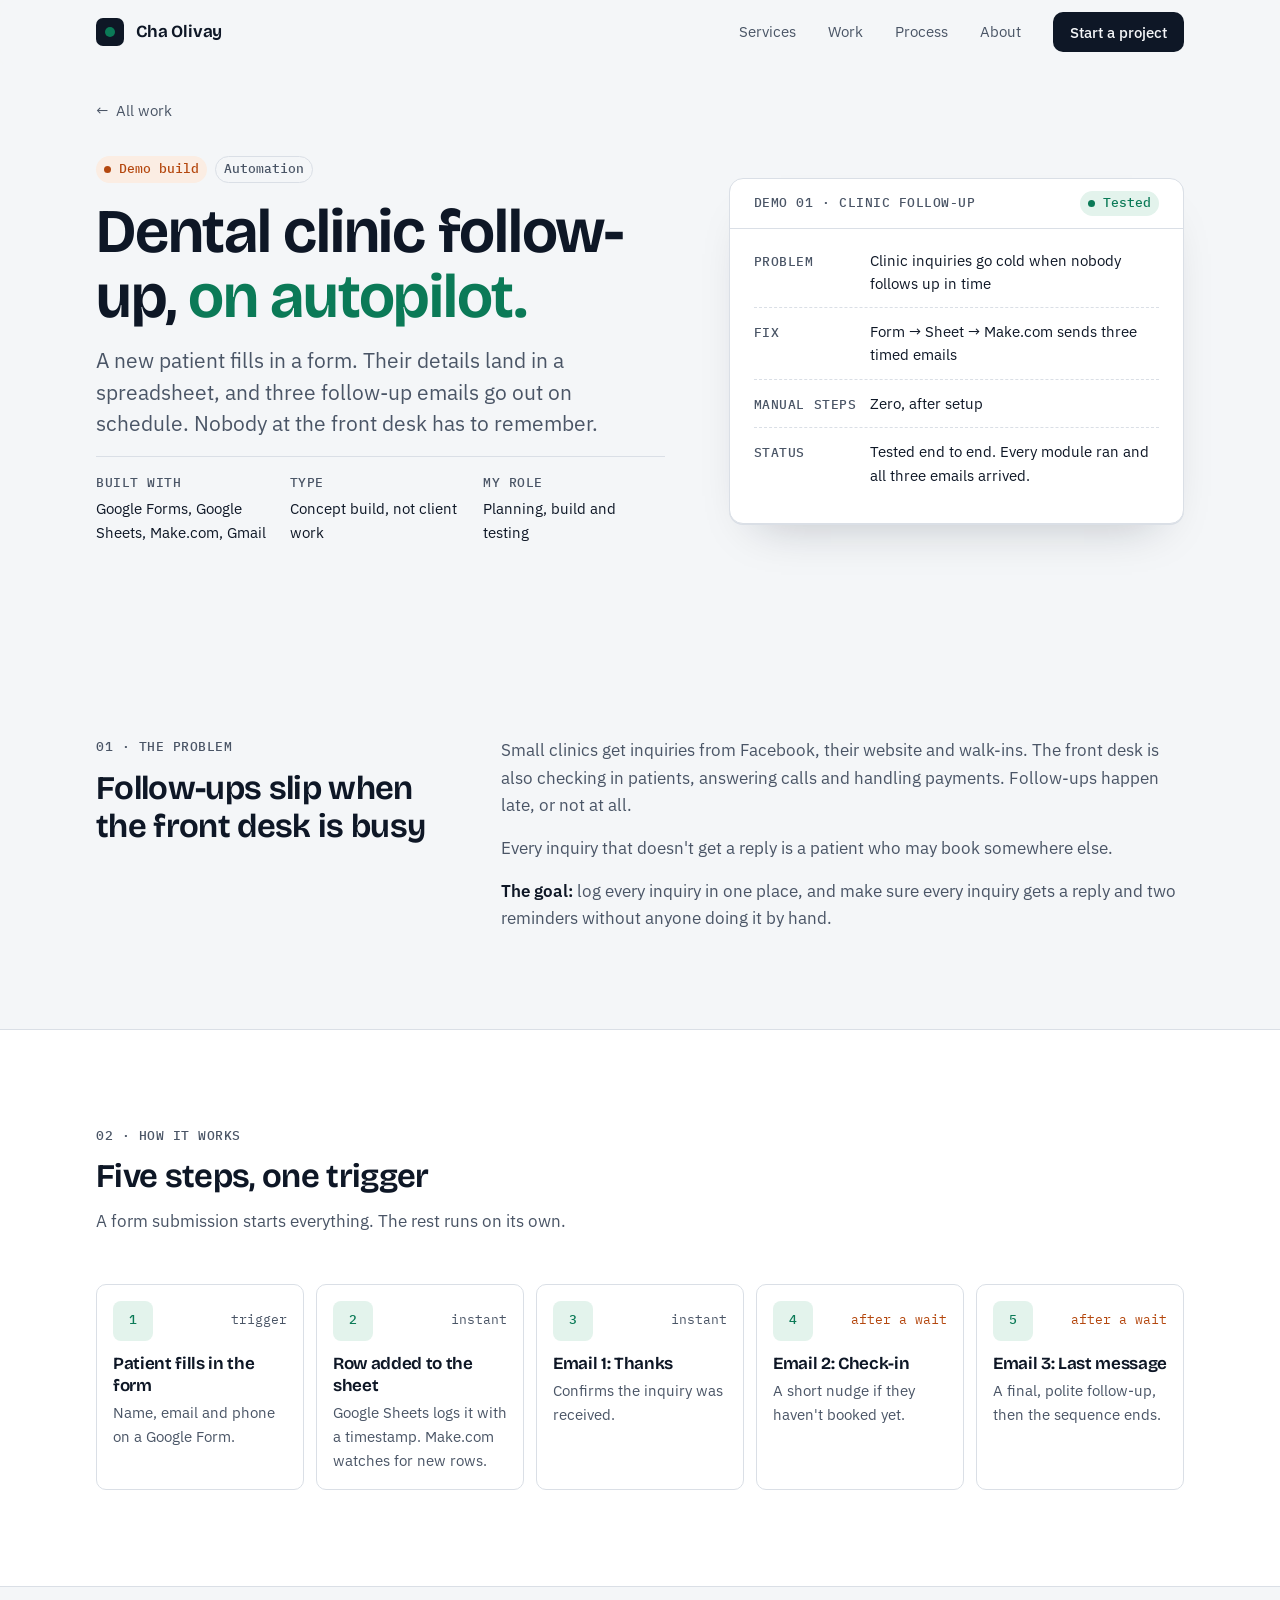
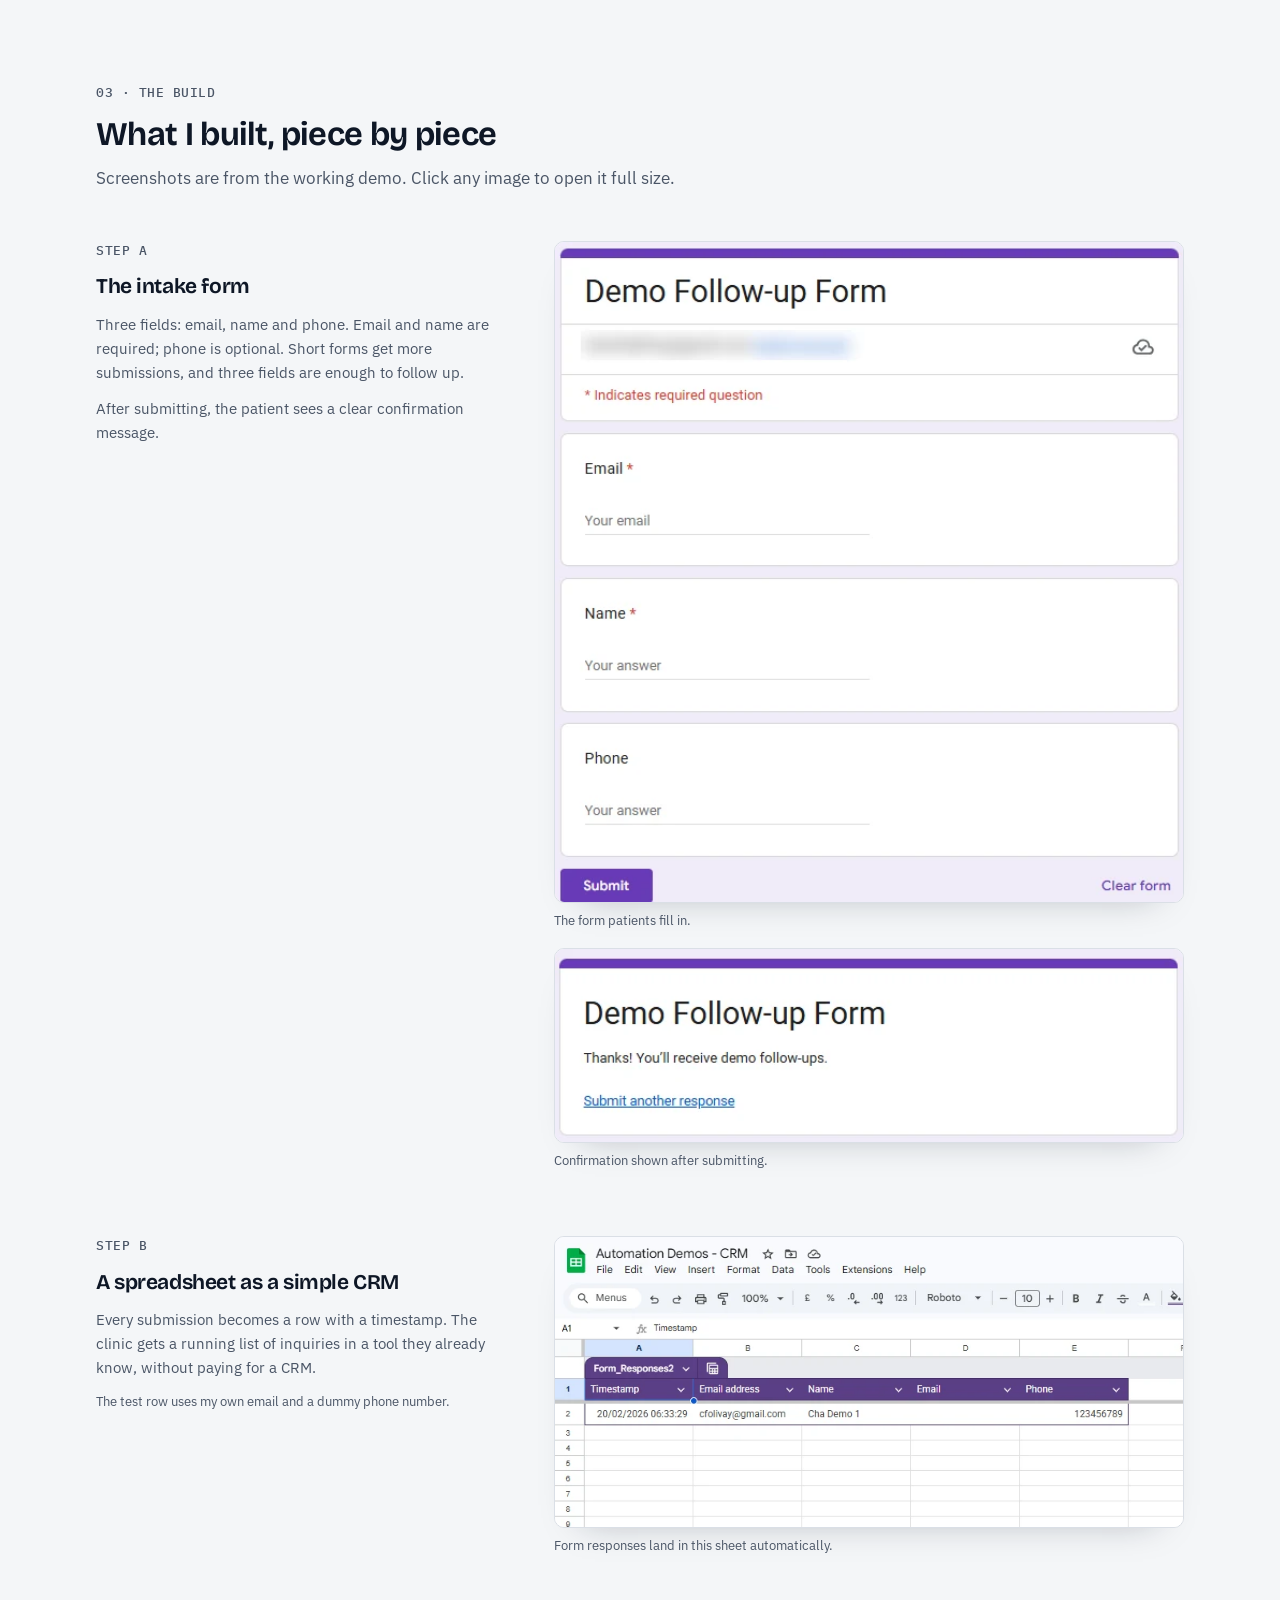
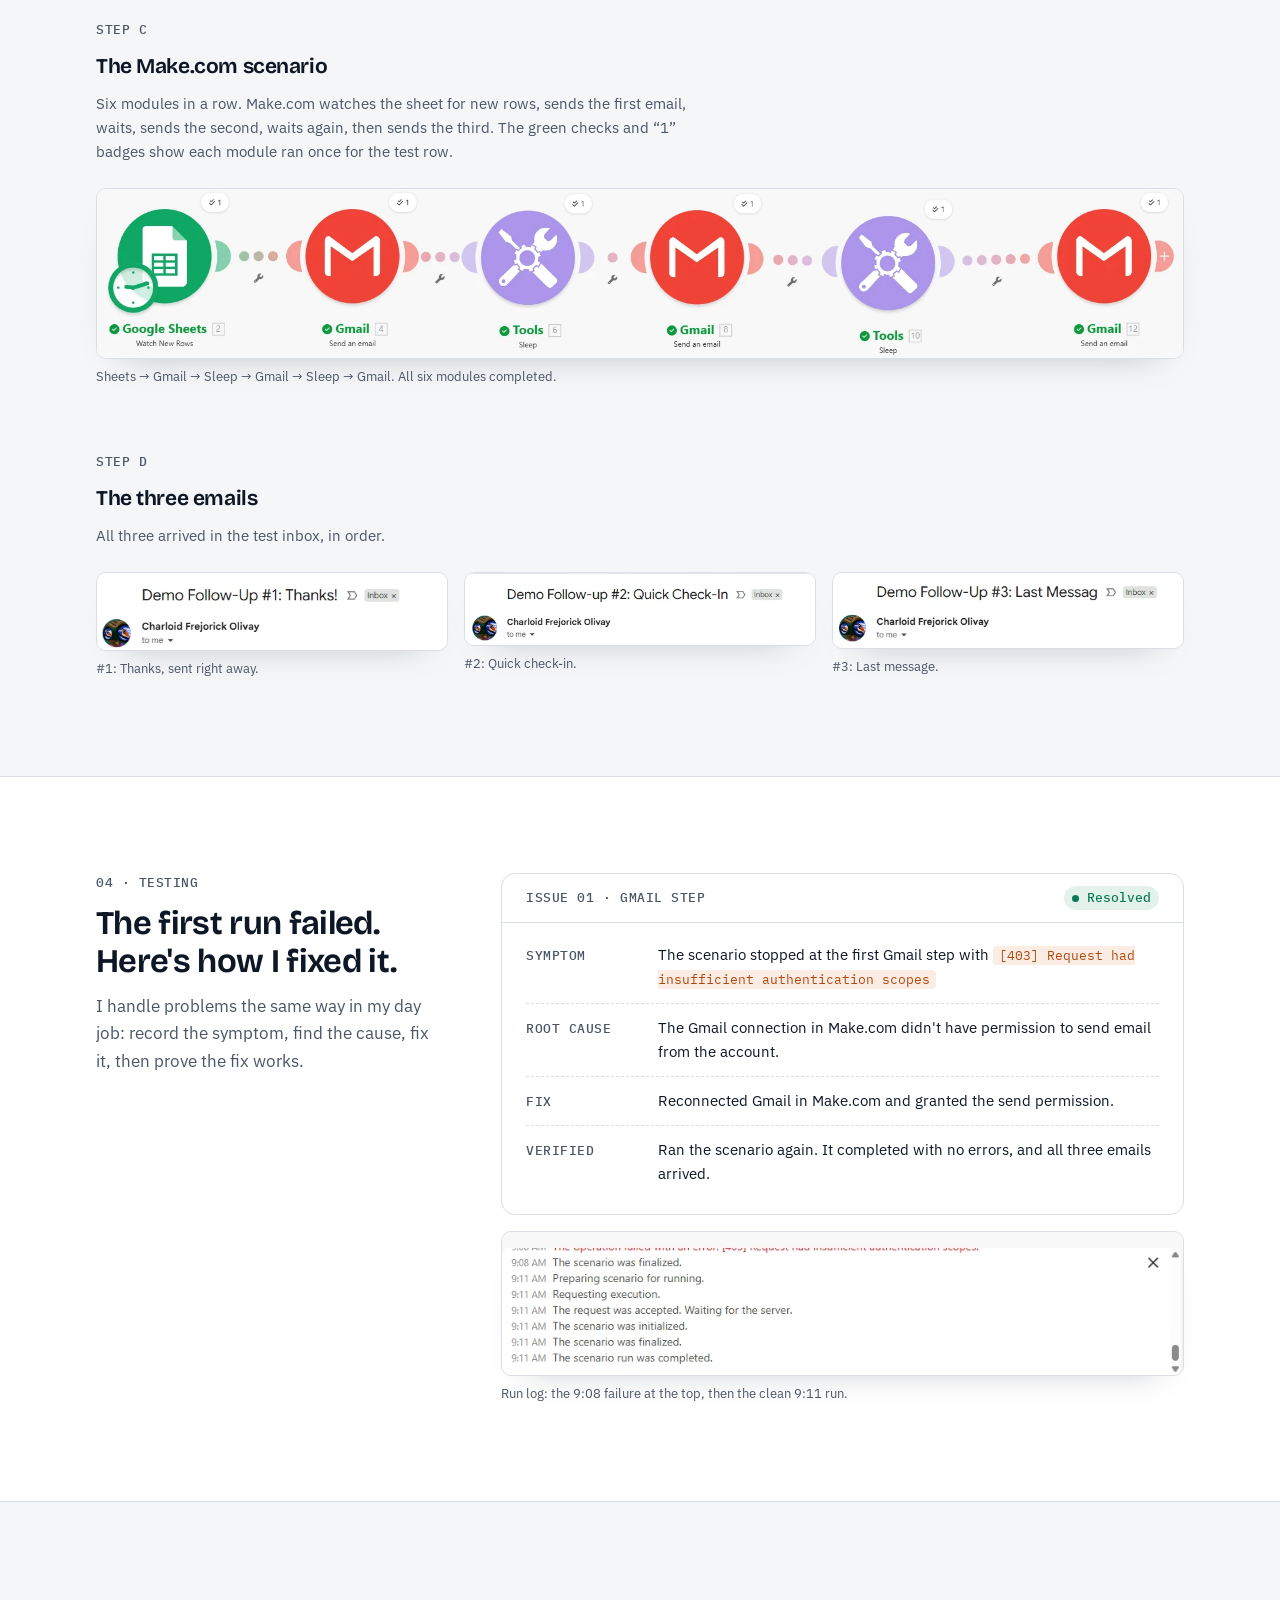
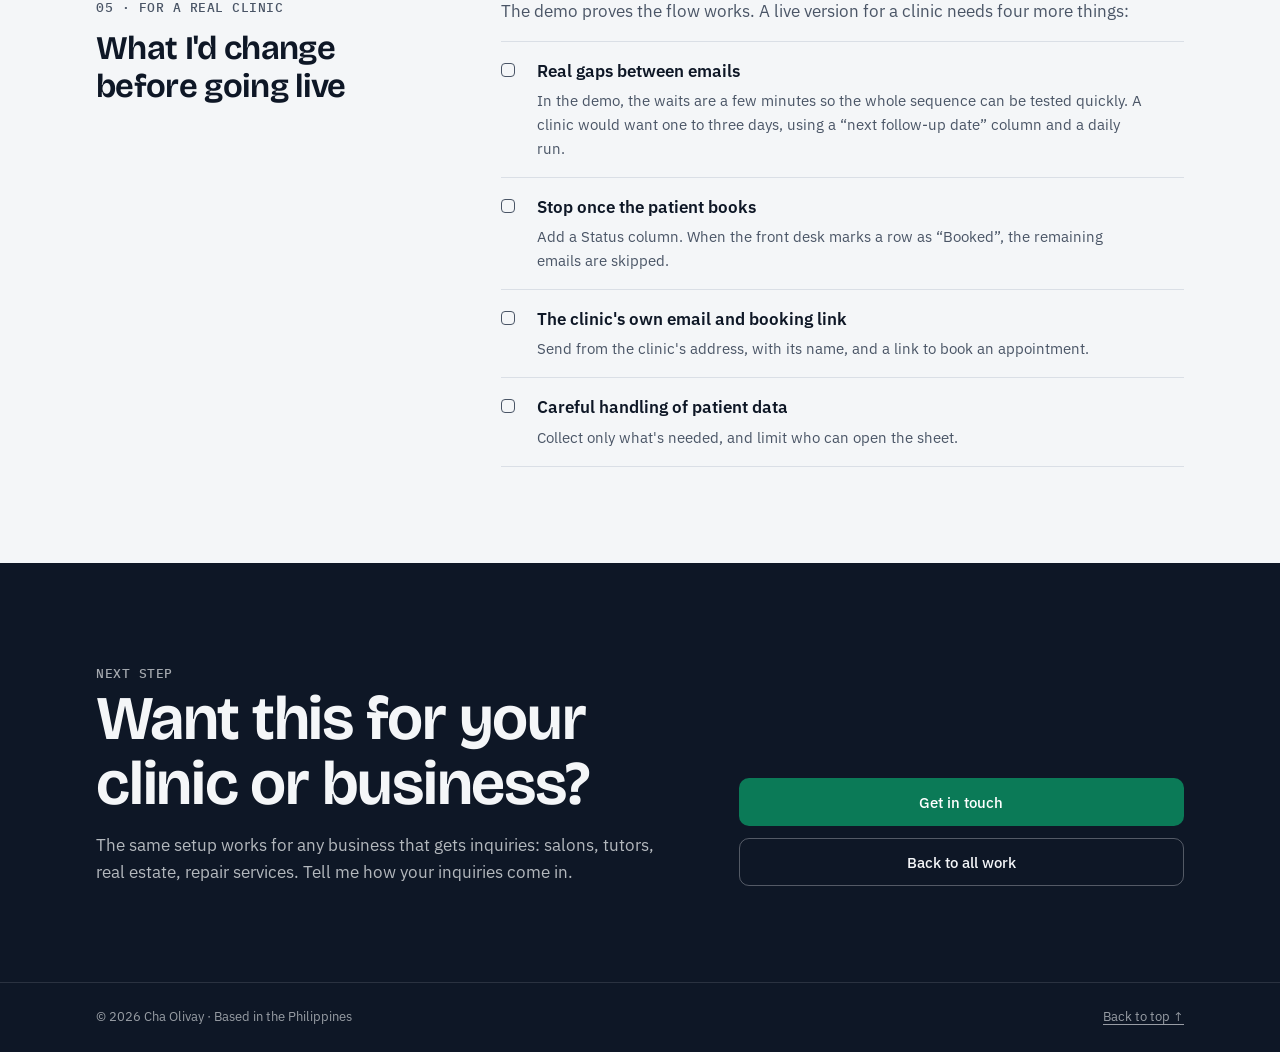
==== dental.html @ 1ecbb74f "Add dental clinic follow-up case study; share CSS/JS across pages - dental.html: problem, flow, buil" ====
<!doctype html>
<html lang="en">
<head>
  <meta charset="utf-8">
  <meta name="viewport" content="width=device-width, initial-scale=1">
  <title>Dental Clinic Follow-up Automation — Cha Olivay</title>
  <meta name="description" content="Demo build: a Google Form, Google Sheets and Make.com system that logs new patient inquiries and sends three timed follow-up emails automatically.">
  <meta property="og:title" content="Dental Clinic Follow-up Automation — Cha Olivay">
  <meta property="og:description" content="New patient inquiries get logged and followed up three times, with no manual steps.">
  <meta property="og:type" content="article">
  <link rel="icon" href="data:image/svg+xml,%3Csvg xmlns='http://www.w3.org/2000/svg' viewBox='0 0 32 32'%3E%3Crect width='32' height='32' rx='7' fill='%230E1726'/%3E%3Ccircle cx='16' cy='16' r='6' fill='%2316A374'/%3E%3C/svg%3E">
  <link rel="preconnect" href="https://fonts.googleapis.com">
  <link rel="preconnect" href="https://fonts.gstatic.com" crossorigin>
  <link href="https://fonts.googleapis.com/css2?family=Bricolage+Grotesque:opsz,wght@12..96,500;12..96,650&family=IBM+Plex+Mono:wght@400;500&family=IBM+Plex+Sans:ital,wght@0,400;0,500;0,600;1,400&display=swap" rel="stylesheet">
  <link rel="stylesheet" href="assets/css/site.css">
</head>

<body>
  <a class="skip" href="#main">Skip to content</a>

  <!-- ============================== HEADER ============================== -->
  <header class="site-header" id="top">
    <div class="wrap">
      <a class="brand" href="index.html" aria-label="Cha Olivay, home">
        <span class="brand-mark" aria-hidden="true"></span>
        Cha Olivay
      </a>

      <button class="nav-toggle" type="button" aria-expanded="false" aria-controls="site-nav" aria-label="Open menu">
        <svg viewBox="0 0 24 24" fill="none" stroke="currentColor" stroke-width="2" stroke-linecap="round" aria-hidden="true">
          <path d="M4 7h16M4 12h16M4 17h16"/>
        </svg>
      </button>

      <nav class="site-nav" id="site-nav" aria-label="Main">
        <ul>
          <li><a href="index.html#services">Services</a></li>
          <li><a href="index.html#work">Work</a></li>
          <li><a href="index.html#process">Process</a></li>
          <li><a href="index.html#about">About</a></li>
          <li class="nav-cta"><a class="btn btn--primary" href="index.html#contact">Start a project</a></li>
        </ul>
      </nav>
    </div>
  </header>

  <main id="main">

    <!-- ============================== HERO ============================== -->
    <section class="hero cs-hero" aria-labelledby="cs-title">
      <div class="wrap">
        <a class="crumb" href="index.html#work"><span aria-hidden="true">←</span> All work</a>
      </div>
      <div class="wrap hero-grid" style="margin-top: var(--s-6)">
        <div class="hero-copy">
          <div class="case-meta">
            <span class="tag tag--open">Demo build</span>
            <span class="tag tag--muted">Automation</span>
          </div>
          <h1 id="cs-title">Dental clinic follow-up, <em>on autopilot.</em></h1>
          <p class="hero-lede">
            A new patient fills in a form. Their details land in a spreadsheet, and three
            follow-up emails go out on schedule. Nobody at the front desk has to remember.
          </p>
          <dl class="cs-meta">
            <div>
              <dt class="label">Built with</dt>
              <dd>Google Forms, Google Sheets, Make.com, Gmail</dd>
            </div>
            <div>
              <dt class="label">Type</dt>
              <dd>Concept build, not client work</dd>
            </div>
            <div>
              <dt class="label">My role</dt>
              <dd>Planning, build and testing</dd>
            </div>
          </dl>
        </div>

        <article class="casefile reveal" aria-label="Case summary">
          <div class="casefile-top">
            <span class="label">Demo 01 · Clinic follow-up</span>
            <span class="tag">Tested</span>
          </div>
          <dl>
            <div class="row">
              <dt class="label">Problem</dt>
              <dd>Clinic inquiries go cold when nobody follows up in time</dd>
            </div>
            <div class="row">
              <dt class="label">Fix</dt>
              <dd>Form → Sheet → Make.com sends three timed emails</dd>
            </div>
            <div class="row">
              <dt class="label">Manual steps</dt>
              <dd>Zero, after setup</dd>
            </div>
            <div class="row">
              <dt class="label">Status</dt>
              <dd>Tested end to end. Every module ran and all three emails arrived.</dd>
            </div>
          </dl>
        </article>
      </div>
    </section>

    <!-- ============================== PROBLEM ============================== -->
    <section aria-labelledby="problem-title">
      <div class="wrap cs-block reveal">
        <header class="cs-block-head">
          <span class="label">01 · The problem</span>
          <h2 id="problem-title">Follow-ups slip when the front desk is busy</h2>
        </header>
        <div class="cs-block-body">
          <p>
            Small clinics get inquiries from Facebook, their website and walk-ins.
            The front desk is also checking in patients, answering calls and handling payments.
            Follow-ups happen late, or not at all.
          </p>
          <p>
            Every inquiry that doesn't get a reply is a patient who may book somewhere else.
          </p>
          <p>
            <strong>The goal:</strong> log every inquiry in one place, and make sure every inquiry
            gets a reply and two reminders without anyone doing it by hand.
          </p>
        </div>
      </div>
    </section>

    <!-- ============================== FLOW ============================== -->
    <section class="work" aria-labelledby="flow-title">
      <div class="wrap">
        <header class="section-head reveal">
          <span class="label">02 · How it works</span>
          <h2 id="flow-title">Five steps, one trigger</h2>
          <p>A form submission starts everything. The rest runs on its own.</p>
        </header>

        <ol class="flow reveal" aria-label="Automation flow">
          <li class="flow-node">
            <div class="flow-node-top"><span class="num">1</span><span class="when">trigger</span></div>
            <div><h3>Patient fills in the form</h3><p>Name, email and phone on a Google Form.</p></div>
          </li>
          <li class="flow-link" aria-hidden="true">instant</li>
          <li class="flow-node">
            <div class="flow-node-top"><span class="num">2</span><span class="when">instant</span></div>
            <div><h3>Row added to the sheet</h3><p>Google Sheets logs it with a timestamp. Make.com watches for new rows.</p></div>
          </li>
          <li class="flow-link" aria-hidden="true">instant</li>
          <li class="flow-node">
            <div class="flow-node-top"><span class="num">3</span><span class="when">instant</span></div>
            <div><h3>Email 1: Thanks</h3><p>Confirms the inquiry was received.</p></div>
          </li>
          <li class="flow-link flow-link--wait" aria-hidden="true">wait</li>
          <li class="flow-node">
            <div class="flow-node-top"><span class="num">4</span><span class="when when--wait">after a wait</span></div>
            <div><h3>Email 2: Check-in</h3><p>A short nudge if they haven't booked yet.</p></div>
          </li>
          <li class="flow-link flow-link--wait" aria-hidden="true">wait</li>
          <li class="flow-node">
            <div class="flow-node-top"><span class="num">5</span><span class="when when--wait">after a wait</span></div>
            <div><h3>Email 3: Last message</h3><p>A final, polite follow-up, then the sequence ends.</p></div>
          </li>
        </ol>
      </div>
    </section>

    <!-- ============================== BUILD ============================== -->
    <section aria-labelledby="build-title">
      <div class="wrap">
        <header class="section-head reveal">
          <span class="label">03 · The build</span>
          <h2 id="build-title">What I built, piece by piece</h2>
          <p>Screenshots are from the working demo. Click any image to open it full size.</p>
        </header>

        <ol class="build-steps">
          <!-- Step A: Form -->
          <li class="build-step reveal">
            <div class="build-step-copy">
              <span class="label">Step A</span>
              <h3>The intake form</h3>
              <p>
                Three fields: email, name and phone. Email and name are required; phone is optional.
                Short forms get more submissions, and three fields are enough to follow up.
              </p>
              <p>After submitting, the patient sees a clear confirmation message.</p>
            </div>
            <div class="shot-stack">
              <figure class="shot">
                <a class="shot-frame" href="assets/img/dental/form.webp" target="_blank" rel="noopener">
                  <img src="assets/img/dental/form.webp" width="585" height="615" loading="lazy"
                       alt="Google Form titled Demo Follow-up Form with Email, Name and Phone fields and a Submit button">
                </a>
                <figcaption>The form patients fill in.</figcaption>
              </figure>
              <figure class="shot">
                <a class="shot-frame" href="assets/img/dental/form-done.webp" target="_blank" rel="noopener">
                  <img src="assets/img/dental/form-done.webp" width="585" height="180" loading="lazy"
                       alt="Form confirmation reading: Thanks! You'll receive demo follow-ups.">
                </a>
                <figcaption>Confirmation shown after submitting.</figcaption>
              </figure>
            </div>
          </li>

          <!-- Step B: Sheet -->
          <li class="build-step reveal">
            <div class="build-step-copy">
              <span class="label">Step B</span>
              <h3>A spreadsheet as a simple CRM</h3>
              <p>
                Every submission becomes a row with a timestamp. The clinic gets a running list
                of inquiries in a tool they already know, without paying for a CRM.
              </p>
              <p class="note">The test row uses my own email and a dummy phone number.</p>
            </div>
            <figure class="shot">
              <a class="shot-frame" href="assets/img/dental/sheet.webp" target="_blank" rel="noopener">
                <img src="assets/img/dental/sheet.webp" width="785" height="362" loading="lazy"
                     alt="Google Sheet named Automation Demos - CRM with columns Timestamp, Email address, Name, Email and Phone, holding one test row">
              </a>
              <figcaption>Form responses land in this sheet automatically.</figcaption>
            </figure>
          </li>

          <!-- Step C: Make.com -->
          <li class="build-step build-step--wide reveal">
            <div class="build-step-copy">
              <span class="label">Step C</span>
              <h3>The Make.com scenario</h3>
              <p>
                Six modules in a row. Make.com watches the sheet for new rows, sends the first email,
                waits, sends the second, waits again, then sends the third.
                The green checks and “1” badges show each module ran once for the test row.
              </p>
            </div>
            <figure class="shot">
              <a class="shot-frame shot-scroll" href="assets/img/dental/scenario-run.webp" target="_blank" rel="noopener">
                <img src="assets/img/dental/scenario-run.webp" width="1740" height="270" loading="lazy"
                     alt="Make.com scenario: Google Sheets Watch New Rows, Gmail Send an email, Tools Sleep, Gmail Send an email, Tools Sleep, Gmail Send an email. All six modules show a green check.">
              </a>
              <figcaption>Sheets → Gmail → Sleep → Gmail → Sleep → Gmail. All six modules completed.<span class="swipe-hint"> Swipe sideways to see the full scenario.</span></figcaption>
            </figure>
          </li>

          <!-- Step D: Emails -->
          <li class="build-step build-step--wide reveal">
            <div class="build-step-copy">
              <span class="label">Step D</span>
              <h3>The three emails</h3>
              <p>All three arrived in the test inbox, in order.</p>
            </div>
            <div class="shot-row shot-row--3">
              <figure class="shot">
                <a class="shot-frame" href="assets/img/dental/email-1.webp" target="_blank" rel="noopener">
                  <img src="assets/img/dental/email-1.webp" width="500" height="110" loading="lazy"
                       alt="Inbox email with subject Demo Follow-Up #1: Thanks!">
                </a>
                <figcaption>#1: Thanks, sent right away.</figcaption>
              </figure>
              <figure class="shot">
                <a class="shot-frame" href="assets/img/dental/email-2.webp" target="_blank" rel="noopener">
                  <img src="assets/img/dental/email-2.webp" width="568" height="110" loading="lazy"
                       alt="Inbox email with subject Demo Follow-up #2: Quick Check-In">
                </a>
                <figcaption>#2: Quick check-in.</figcaption>
              </figure>
              <figure class="shot">
                <a class="shot-frame" href="assets/img/dental/email-3.webp" target="_blank" rel="noopener">
                  <img src="assets/img/dental/email-3.webp" width="523" height="110" loading="lazy"
                       alt="Inbox email with subject Demo Follow-Up #3: Last Message">
                </a>
                <figcaption>#3: Last message.</figcaption>
              </figure>
            </div>
          </li>
        </ol>
      </div>
    </section>

    <!-- ============================== TROUBLESHOOTING ============================== -->
    <section class="work" aria-labelledby="fix-title">
      <div class="wrap cs-block">
        <header class="cs-block-head reveal">
          <span class="label">04 · Testing</span>
          <h2 id="fix-title">The first run failed. Here's how I fixed it.</h2>
          <p style="color: var(--ink-soft)">
            I handle problems the same way in my day job:
            record the symptom, find the cause, fix it, then prove the fix works.
          </p>
        </header>

        <div class="cs-block-body reveal">
          <article class="incident" aria-label="Troubleshooting record">
            <div class="incident-top">
              <span class="label">Issue 01 · Gmail step</span>
              <span class="tag">Resolved</span>
            </div>
            <dl>
              <div class="row">
                <dt class="label">Symptom</dt>
                <dd>The scenario stopped at the first Gmail step with
                  <code>[403] Request had insufficient authentication scopes</code></dd>
              </div>
              <div class="row">
                <dt class="label">Root cause</dt>
                <dd>The Gmail connection in Make.com didn't have permission to send email from the account.</dd>
              </div>
              <div class="row">
                <dt class="label">Fix</dt>
                <dd>Reconnected Gmail in Make.com and granted the send permission.</dd>
              </div>
              <div class="row">
                <dt class="label">Verified</dt>
                <dd>Ran the scenario again. It completed with no errors, and all three emails arrived.</dd>
              </div>
            </dl>
          </article>

          <figure class="shot">
            <a class="shot-frame" href="assets/img/dental/runlog.webp" target="_blank" rel="noopener">
              <img src="assets/img/dental/runlog.webp" width="860" height="180" loading="lazy"
                   alt="Make.com run log: the failed 9:08 AM run is visible at the top, followed by a 9:11 AM run ending in: The scenario run was completed.">
            </a>
            <figcaption>Run log: the 9:08 failure at the top, then the clean 9:11 run.</figcaption>
          </figure>
        </div>
      </div>
    </section>

    <!-- ============================== NEXT ============================== -->
    <section aria-labelledby="next-title">
      <div class="wrap cs-block reveal">
        <header class="cs-block-head">
          <span class="label">05 · For a real clinic</span>
          <h2 id="next-title">What I'd change before going live</h2>
        </header>
        <div class="cs-block-body">
          <p>The demo proves the flow works. A live version for a clinic needs four more things:</p>
          <ul class="todo">
            <li>
              <div>
                <strong>Real gaps between emails</strong>
                <span>In the demo, the waits are a few minutes so the whole sequence can be tested quickly.
                  A clinic would want one to three days, using a “next follow-up date” column and a daily run.</span>
              </div>
            </li>
            <li>
              <div>
                <strong>Stop once the patient books</strong>
                <span>Add a Status column. When the front desk marks a row as “Booked”, the remaining emails are skipped.</span>
              </div>
            </li>
            <li>
              <div>
                <strong>The clinic's own email and booking link</strong>
                <span>Send from the clinic's address, with its name, and a link to book an appointment.</span>
              </div>
            </li>
            <li>
              <div>
                <strong>Careful handling of patient data</strong>
                <span>Collect only what's needed, and limit who can open the sheet.</span>
              </div>
            </li>
          </ul>
        </div>
      </div>
    </section>

    <!-- ============================== CTA ============================== -->
    <section class="contact" aria-labelledby="cta-title">
      <div class="wrap contact-grid">
        <div class="reveal">
          <span class="label">Next step</span>
          <h2 id="cta-title">Want this for your clinic or business?</h2>
          <p>
            The same setup works for any business that gets inquiries: salons, tutors,
            real estate, repair services. Tell me how your inquiries come in.
          </p>
        </div>
        <div class="contact-actions reveal">
          <a class="btn btn--primary" href="index.html#contact">Get in touch</a>
          <a class="btn btn--ghost" href="index.html#work">Back to all work</a>
        </div>
      </div>
    </section>
  </main>

  <!-- ============================== FOOTER ============================== -->
  <footer class="site-footer">
    <div class="wrap">
      <span>© <span id="year">2026</span> Cha Olivay · Based in the Philippines</span>
      <a href="#top">Back to top ↑</a>
    </div>
  </footer>

  <script src="assets/js/site.js"></script>
</body>
</html>
---- assets/css/site.css ----
/* Shared styles for every page. Edit tokens in :root to restyle the site. */
/* ============================================================
   1. TOKENS — change colours and spacing here, nowhere else
   ============================================================ */
:root {
  /* Colour */
  --bg:        #F4F6F8;   /* cool grey-white page */
  --surface:   #FFFFFF;
  --ink:       #0E1726;   /* near-black navy text */
  --ink-soft:  #4A5566;   /* secondary text */
  --line:      #DADFE6;
  --accent:    #0B7A57;   /* "resolved" green */
  --accent-ink:#FFFFFF;
  --accent-bg: #E3F3EC;
  --signal:    #B4470E;   /* "open problem" amber */
  --signal-bg: #FBEDE3;
  --focus:     #2563EB;

  /* Type — 1.25 scale on a 17px base */
  --font-display: "Bricolage Grotesque", "Segoe UI", system-ui, sans-serif;
  --font-body:    "IBM Plex Sans", "Segoe UI", system-ui, sans-serif;
  --font-mono:    "IBM Plex Mono", ui-monospace, Consolas, monospace;
  --fs-xs:  0.8125rem;  /* 13 */
  --fs-sm:  0.9375rem;  /* 15 */
  --fs-md:  1.0625rem;  /* 17 */
  --fs-lg:  1.3125rem;  /* 21 */
  --fs-xl:  1.625rem;   /* 26 */
  --fs-2xl: 2.0625rem;  /* 33 */
  --fs-3xl: clamp(2.375rem, 1.6rem + 3.4vw, 3.875rem); /* 38 → 62 */

  /* Space — 4px base */
  --s-1: 0.25rem; --s-2: 0.5rem;  --s-3: 0.75rem; --s-4: 1rem;
  --s-5: 1.5rem;  --s-6: 2rem;    --s-7: 3rem;    --s-8: 4rem;
  --s-9: 6rem;

  --radius: 10px;
  --wrap: 72rem;
  --measure: 68ch;
  --ease: cubic-bezier(.2, .7, .2, 1);
}

@media (prefers-color-scheme: dark) {
  :root {
    --bg:        #0D131C;
    --surface:   #151D29;
    --ink:       #E7ECF2;
    --ink-soft:  #9AA6B6;
    --line:      #253142;
    --accent:    #2FBF8A;
    --accent-ink:#06150F;
    --accent-bg: #10291F;
    --signal:    #F08A4B;
    --signal-bg: #2A1A10;
    --focus:     #7AA7FF;
  }
}

/* ============================================================
   2. BASE
   ============================================================ */
*, *::before, *::after { box-sizing: border-box; }
html { scroll-behavior: smooth; -webkit-text-size-adjust: 100%; }
body {
  margin: 0;
  background: var(--bg);
  color: var(--ink);
  font-family: var(--font-body);
  font-size: var(--fs-md);
  line-height: 1.6;
  -webkit-font-smoothing: antialiased;
}
h1, h2, h3 {
  font-family: var(--font-display);
  font-weight: 650;
  letter-spacing: -0.02em;
  margin: 0;
}
h1 { font-size: var(--fs-3xl); line-height: 1.05; }
h2 { font-size: var(--fs-2xl); line-height: 1.15; }
h3 { font-size: var(--fs-lg);  line-height: 1.3; }
p  { margin: 0; max-width: var(--measure); }
a  { color: inherit; }
ul, ol { margin: 0; padding: 0; }
img { max-width: 100%; display: block; }
:focus-visible { outline: 2px solid var(--focus); outline-offset: 3px; border-radius: 4px; }

.wrap { width: 100%; max-width: var(--wrap); margin: 0 auto; padding: 0 var(--s-4); }
@media (min-width: 640px) { .wrap { padding: 0 var(--s-6); } }

.skip {
  position: absolute; left: var(--s-4); top: -100px;
  background: var(--ink); color: var(--bg); padding: var(--s-2) var(--s-4);
  border-radius: var(--radius); z-index: 100; text-decoration: none;
}
.skip:focus { top: var(--s-4); }

/* Mono label used as section eyebrow and ticket IDs */
.label {
  font-family: var(--font-mono);
  font-size: var(--fs-xs);
  font-weight: 500;
  letter-spacing: 0.04em;
  text-transform: uppercase;
  color: var(--ink-soft);
}

.tag {
  display: inline-flex; align-items: center; gap: var(--s-2);
  font-family: var(--font-mono); font-size: var(--fs-xs); font-weight: 500;
  padding: 2px var(--s-2); border-radius: 999px;
  background: var(--accent-bg); color: var(--accent);
  white-space: nowrap;
}
.tag::before {
  content: ""; width: 7px; height: 7px; border-radius: 50%; background: currentColor;
}
.tag { justify-self: start; }
.tag--open { background: var(--signal-bg); color: var(--signal); }
.tag--muted { background: transparent; color: var(--ink-soft); border: 1px solid var(--line); }
.tag--muted::before { display: none; }

/* Buttons */
.btn {
  display: inline-flex; align-items: center; justify-content: center; gap: var(--s-2);
  min-height: 48px; padding: 0 var(--s-5);
  font: 500 var(--fs-sm)/1 var(--font-body);
  border-radius: var(--radius); text-decoration: none; cursor: pointer;
  border: 1px solid transparent;
  transition: transform .2s var(--ease), background-color .2s var(--ease), border-color .2s var(--ease);
}
.btn:hover { transform: translateY(-1px); }
.btn--primary { background: var(--ink); color: var(--bg); }
.btn--primary:hover { background: var(--accent); color: var(--accent-ink); }
.btn--ghost { background: transparent; color: var(--ink); border-color: var(--line); }
.btn--ghost:hover { border-color: var(--ink); }
.btn[aria-disabled="true"] {
  color: var(--ink-soft); border-style: dashed; cursor: not-allowed; transform: none;
}

/* Section rhythm */
section { padding: var(--s-8) 0; }
@media (min-width: 900px) { section { padding: var(--s-9) 0; } }
.section-head { display: grid; gap: var(--s-3); margin-bottom: var(--s-7); }
.section-head p { color: var(--ink-soft); }

/* Scroll reveal (only when JS is on and motion is allowed) */
.js .reveal { opacity: 0; transform: translateY(14px); transition: opacity .6s var(--ease), transform .6s var(--ease); }
.js .reveal.is-in { opacity: 1; transform: none; }
@media (prefers-reduced-motion: reduce) {
  html { scroll-behavior: auto; }
  .js .reveal { opacity: 1; transform: none; transition: none; }
  .btn { transition: none; }
}

/* ============================================================
   3. HEADER
   ============================================================ */
.site-header {
  position: sticky; top: 0; z-index: 50;
  background: color-mix(in srgb, var(--bg) 88%, transparent);
  backdrop-filter: saturate(140%) blur(10px);
  -webkit-backdrop-filter: saturate(140%) blur(10px);
  border-bottom: 1px solid transparent;
  transition: border-color .25s var(--ease);
}
.site-header.is-scrolled { border-bottom-color: var(--line); }
.site-header .wrap {
  display: flex; align-items: center; justify-content: space-between;
  min-height: 64px; gap: var(--s-4);
}
.brand {
  display: inline-flex; align-items: center; gap: var(--s-3);
  font-family: var(--font-display); font-weight: 650; font-size: var(--fs-md);
  text-decoration: none; letter-spacing: -0.01em;
}
.brand-mark {
  width: 28px; height: 28px; border-radius: 7px; background: var(--ink);
  display: grid; place-items: center;
}
.brand-mark::after { content: ""; width: 10px; height: 10px; border-radius: 50%; background: var(--accent); }

.nav-toggle {
  display: inline-flex; align-items: center; justify-content: center;
  width: 44px; height: 44px; border-radius: var(--radius);
  background: transparent; border: 1px solid var(--line); color: var(--ink); cursor: pointer;
}
.nav-toggle svg { width: 20px; height: 20px; }
.site-nav {
  position: absolute; left: 0; right: 0; top: 100%;
  background: var(--bg); border-bottom: 1px solid var(--line);
  padding: var(--s-2) var(--s-4) var(--s-5);
  display: none;
}
.site-nav.is-open { display: block; }
.site-nav ul { list-style: none; display: grid; gap: var(--s-1); }
.site-nav a {
  display: block; padding: var(--s-3) 0; text-decoration: none;
  font-size: var(--fs-md); color: var(--ink-soft);
  transition: color .2s var(--ease);
}
.site-nav a:hover { color: var(--ink); }
.site-nav .nav-cta { margin-top: var(--s-3); }
.site-nav .nav-cta a { color: var(--bg); padding: 0 var(--s-5); display: inline-flex; }

@media (min-width: 860px) {
  .nav-toggle { display: none; }
  .site-nav {
    position: static; display: block; background: none; border: 0; padding: 0;
  }
  .site-nav ul { display: flex; align-items: center; gap: var(--s-6); }
  .site-nav a { padding: var(--s-2) 0; font-size: var(--fs-sm); }
  .site-nav .nav-cta { margin-top: 0; }
  .site-nav .nav-cta a { min-height: 40px; padding: 0 var(--s-4); }
}

/* ============================================================
   4. HERO
   ============================================================ */
.hero { padding-top: var(--s-7); }
.hero-grid { display: grid; gap: var(--s-7); align-items: center; }
@media (min-width: 960px) {
  .hero { padding-top: var(--s-8); }
  .hero-grid { grid-template-columns: 1.25fr 1fr; gap: var(--s-8); }
}
.hero-copy { display: grid; gap: var(--s-5); }
.hero h1 em { font-style: normal; color: var(--accent); }
.hero-lede { font-size: var(--fs-lg); line-height: 1.5; color: var(--ink-soft); max-width: 34ch; }
@media (min-width: 640px) { .hero-lede { max-width: 44ch; } }
.hero-actions { display: flex; flex-wrap: wrap; gap: var(--s-3); padding-top: var(--s-2); }
.hero-facts {
  list-style: none; display: flex; flex-wrap: wrap; gap: var(--s-2) var(--s-5);
  padding-top: var(--s-4); border-top: 1px solid var(--line);
  font-size: var(--fs-sm); color: var(--ink-soft);
}
.hero-facts strong { color: var(--ink); font-weight: 600; }

/* Case-file card — the signature element */
.casefile {
  background: var(--surface); border: 1px solid var(--line); border-radius: 14px;
  box-shadow: 0 1px 0 var(--line), 0 24px 48px -28px rgba(14, 23, 38, .28);
  overflow: hidden;
}
.casefile-top {
  display: flex; justify-content: space-between; align-items: center; gap: var(--s-3);
  padding: var(--s-3) var(--s-5); border-bottom: 1px solid var(--line);
}
.casefile dl { margin: 0; padding: var(--s-2) var(--s-5) var(--s-5); }
.casefile .row {
  display: grid; grid-template-columns: 6.5rem 1fr; gap: var(--s-3);
  padding: var(--s-3) 0; border-bottom: 1px dashed var(--line);
}
.casefile .row:last-child { border-bottom: 0; }
.casefile dt { padding-top: 3px; }
.casefile dd { margin: 0; font-size: var(--fs-sm); line-height: 1.55; }
@media (max-width: 420px) {
  .casefile .row { grid-template-columns: 1fr; gap: var(--s-1); }
}

/* ============================================================
   5. SERVICES
   ============================================================ */
.services-list { list-style: none; display: grid; gap: var(--s-4); }
@media (min-width: 760px) { .services-list { grid-template-columns: 1fr 1fr; } }
.service {
  display: grid; gap: var(--s-3); align-content: start;
  background: var(--surface); border: 1px solid var(--line); border-radius: 14px;
  padding: var(--s-5);
  transition: border-color .25s var(--ease), transform .25s var(--ease);
}
@media (min-width: 640px) { .service { padding: var(--s-6); } }
.service:hover { border-color: var(--ink-soft); }
.service p { color: var(--ink-soft); font-size: var(--fs-sm); }
.service ul {
  list-style: none; display: grid; gap: var(--s-2); padding-top: var(--s-2);
  font-size: var(--fs-sm);
}
.service li { display: grid; grid-template-columns: 1rem 1fr; gap: var(--s-2); }
.service li::before { content: "→"; color: var(--accent); font-family: var(--font-mono); }
.service .good-for {
  margin-top: var(--s-2); padding-top: var(--s-3); border-top: 1px solid var(--line);
  font-size: var(--fs-xs); color: var(--ink-soft);
}
.service .good-for b { font-family: var(--font-mono); font-weight: 500; text-transform: uppercase; letter-spacing: .04em; }

/* ============================================================
   6. WORK
   ============================================================ */
.work { background: var(--surface); border-top: 1px solid var(--line); border-bottom: 1px solid var(--line); }
.case {
  display: grid; gap: var(--s-6);
  padding-bottom: var(--s-7); margin-bottom: var(--s-7); border-bottom: 1px solid var(--line);
}
@media (min-width: 960px) { .case { grid-template-columns: 1fr 1.4fr; gap: var(--s-8); } }
.case-intro { display: grid; gap: var(--s-4); align-content: start; }
.case-intro p { color: var(--ink-soft); }
.case-meta { display: flex; flex-wrap: wrap; gap: var(--s-2); }
.case-steps { list-style: none; display: grid; gap: 0; counter-reset: step; }
.case-steps li {
  display: grid; grid-template-columns: 7rem 1fr; gap: var(--s-4);
  padding: var(--s-4) 0; border-top: 1px solid var(--line);
}
.case-steps li:last-child { border-bottom: 1px solid var(--line); }
.case-steps .label { padding-top: 4px; }
.case-steps p { font-size: var(--fs-sm); }
.case-steps .chips { display: flex; flex-wrap: wrap; gap: var(--s-2); }
.chip {
  font-size: var(--fs-xs); padding: 3px var(--s-3); border-radius: 999px;
  border: 1px solid var(--line); background: var(--bg);
}
@media (max-width: 560px) {
  .case-steps li { grid-template-columns: 1fr; gap: var(--s-2); }
}

.demos-head { display: grid; gap: var(--s-2); margin-bottom: var(--s-5); }
.demos-head p { color: var(--ink-soft); font-size: var(--fs-sm); }
.demos { list-style: none; display: grid; gap: var(--s-4); }
@media (min-width: 760px) { .demos { grid-template-columns: repeat(3, 1fr); } }
.demo {
  display: grid; gap: var(--s-3); align-content: start;
  border: 1px solid var(--line); border-radius: 14px; padding: var(--s-5);
  background: var(--bg);
}
.demo p { color: var(--ink-soft); font-size: var(--fs-sm); }
.demo .btn { margin-top: var(--s-2); justify-self: start; min-height: 40px; padding: 0 var(--s-4); font-size: var(--fs-xs); }

/* ============================================================
   7. PROCESS
   ============================================================ */
.steps { list-style: none; display: grid; gap: var(--s-5); counter-reset: step; }
@media (min-width: 760px) { .steps { grid-template-columns: repeat(2, 1fr); gap: var(--s-6); } }
@media (min-width: 1080px) { .steps { grid-template-columns: repeat(4, 1fr); } }
.step { display: grid; gap: var(--s-3); align-content: start; padding-top: var(--s-4); border-top: 2px solid var(--ink); }
.step p { color: var(--ink-soft); font-size: var(--fs-sm); }
.step .num { font-family: var(--font-mono); font-size: var(--fs-xs); color: var(--accent); }

/* ============================================================
   8. ABOUT
   ============================================================ */
.about-grid { display: grid; gap: var(--s-7); }
@media (min-width: 960px) { .about-grid { grid-template-columns: 1.2fr 1fr; gap: var(--s-8); } }
.about-copy { display: grid; gap: var(--s-4); }
.about-copy p { color: var(--ink-soft); }
.about-copy p:first-of-type { color: var(--ink); font-size: var(--fs-lg); line-height: 1.5; }
.ledger { list-style: none; display: grid; }
.ledger li {
  display: grid; grid-template-columns: 1fr auto; gap: var(--s-4); align-items: baseline;
  padding: var(--s-4) 0; border-bottom: 1px solid var(--line);
}
.ledger li:first-child { border-top: 1px solid var(--line); }
.ledger span:first-child { font-size: var(--fs-sm); }
.tools { display: flex; flex-wrap: wrap; gap: var(--s-2); margin-top: var(--s-5); }
.tools-note { margin-top: var(--s-3); font-size: var(--fs-xs); color: var(--ink-soft); }

/* ============================================================
   9. CONTACT
   ============================================================ */
.contact { background: var(--ink); color: var(--bg); }
.contact .label { color: color-mix(in srgb, var(--bg) 65%, transparent); }
.contact-grid { display: grid; gap: var(--s-6); }
@media (min-width: 960px) { .contact-grid { grid-template-columns: 1.3fr 1fr; align-items: end; gap: var(--s-8); } }
.contact h2 { font-size: var(--fs-3xl); line-height: 1.05; }
.contact p { color: color-mix(in srgb, var(--bg) 72%, transparent); margin-top: var(--s-4); }
.contact-actions { display: grid; gap: var(--s-3); }
.contact .btn--primary { background: var(--accent); color: var(--accent-ink); }
.contact .btn--primary:hover { background: var(--bg); color: var(--ink); }
.contact .btn--ghost { color: var(--bg); border-color: color-mix(in srgb, var(--bg) 30%, transparent); }
.contact .btn--ghost:hover { border-color: var(--bg); }
.copy-status { min-height: 1.4em; font-family: var(--font-mono); font-size: var(--fs-xs); }
.copy-status.is-ok { color: var(--accent); }
.copy-status.is-error { color: var(--signal); }
.btn-icon { width: 18px; height: 18px; flex: none; }
.btn--sm { min-height: 40px; padding: 0 var(--s-4); font-size: var(--fs-xs); flex: 1 1 0; }
.email-options {
  display: grid; gap: var(--s-2);
  padding: var(--s-4); border-radius: var(--radius);
  border: 1px solid color-mix(in srgb, var(--bg) 18%, transparent);
  animation: drop .25s var(--ease);
}
.email-options[hidden] { display: none; }
.contact .email-options-label { margin: 0; font-size: var(--fs-xs); font-family: var(--font-mono); text-transform: uppercase; letter-spacing: .04em; }
.email-options-row { display: flex; flex-wrap: wrap; gap: var(--s-2); }
@keyframes drop { from { opacity: 0; transform: translateY(-6px); } to { opacity: 1; transform: none; } }
@media (prefers-reduced-motion: reduce) { .email-options { animation: none; } }

/* ============================================================
   10. FOOTER
   ============================================================ */
.site-footer { background: var(--ink); color: color-mix(in srgb, var(--bg) 60%, transparent); border-top: 1px solid color-mix(in srgb, var(--bg) 12%, transparent); }
.site-footer .wrap { display: flex; flex-wrap: wrap; justify-content: space-between; gap: var(--s-3); padding-top: var(--s-5); padding-bottom: var(--s-5); font-size: var(--fs-xs); }
.site-footer a { text-underline-offset: 3px; }

/* ============================================================
   11. CASE STUDY PAGES
   ============================================================ */
.crumb {
  display: inline-flex; align-items: center; gap: var(--s-2);
  font-size: var(--fs-sm); color: var(--ink-soft); text-decoration: none;
  transition: color .2s var(--ease);
}
.crumb:hover { color: var(--ink); }

.cs-hero { padding-top: var(--s-6); }
.cs-hero .hero-copy { gap: var(--s-4); }
.cs-meta {
  display: grid; gap: var(--s-3); margin: 0; padding-top: var(--s-4);
  border-top: 1px solid var(--line);
}
@media (min-width: 640px) { .cs-meta { grid-template-columns: repeat(3, 1fr); } }
.cs-meta dd { margin: var(--s-1) 0 0; font-size: var(--fs-sm); }

/* Prose block: heading left, text right on wide screens */
.cs-block { display: grid; gap: var(--s-4); }
@media (min-width: 960px) { .cs-block { grid-template-columns: 1fr 2fr; gap: var(--s-8); } }
.cs-block-head { display: grid; gap: var(--s-3); align-content: start; }
.cs-block-body { display: grid; gap: var(--s-4); align-content: start; }
.cs-block-body > p { color: var(--ink-soft); }
.cs-block-body > p strong { color: var(--ink); font-weight: 600; }

/* Flow diagram */
.flow { list-style: none; display: grid; gap: 0; }
.flow-node {
  display: grid; grid-template-columns: 2.5rem 1fr; gap: var(--s-3); align-items: start;
  background: var(--surface); border: 1px solid var(--line); border-radius: var(--radius);
  padding: var(--s-4);
}
.flow-node .num {
  width: 2.5rem; height: 2.5rem; border-radius: 8px; display: grid; place-items: center;
  font-family: var(--font-mono); font-size: var(--fs-xs); font-weight: 500;
  background: var(--accent-bg); color: var(--accent);
}
.flow-node h3 { font-size: var(--fs-md); line-height: 1.3; }
.flow-node p { font-size: var(--fs-sm); color: var(--ink-soft); margin-top: var(--s-1); }
.flow-link {
  display: flex; align-items: center; gap: var(--s-2);
  padding: var(--s-2) 0 var(--s-2) calc(var(--s-4) + 1.25rem - 1px);
  font-family: var(--font-mono); font-size: var(--fs-xs); color: var(--ink-soft);
}
.flow-link::before { content: ""; width: 2px; height: 1.5rem; background: var(--line); }
.flow-link--wait { color: var(--signal); }
.flow-link--wait::before { background: repeating-linear-gradient(to bottom, var(--signal) 0 3px, transparent 3px 6px); }
.flow-node-top { display: contents; }
.when { display: none; }
@media (min-width: 1080px) {
  .flow { grid-template-columns: repeat(5, minmax(0, 1fr)); gap: var(--s-3); }
  .flow-link { display: none; }
  .flow-node { grid-template-columns: 1fr; align-content: start; gap: var(--s-3); }
  .flow-node-top { display: flex; align-items: center; justify-content: space-between; gap: var(--s-2); }
  .when { display: inline; font-family: var(--font-mono); font-size: var(--fs-xs); color: var(--ink-soft); }
  .when--wait { color: var(--signal); }
}

/* Build steps */
.build-steps { list-style: none; display: grid; gap: var(--s-8); }
.build-step { display: grid; gap: var(--s-5); }
@media (min-width: 960px) {
  .build-step { grid-template-columns: 1fr 1.6fr; gap: var(--s-8); align-items: start; }
  .build-step--wide { grid-template-columns: 1fr; gap: var(--s-5); }
}
.build-step-copy { display: grid; gap: var(--s-3); align-content: start; }
.build-step-copy p { color: var(--ink-soft); font-size: var(--fs-sm); }
.build-step-copy .note { font-size: var(--fs-xs); }

/* Screenshot frames */
.shot { margin: 0; display: grid; gap: var(--s-2); }
.shot-frame {
  display: block; background: #FFFFFF; border: 1px solid var(--line); border-radius: var(--radius);
  overflow: hidden; box-shadow: 0 18px 36px -28px rgba(14, 23, 38, .35);
  transition: transform .25s var(--ease), box-shadow .25s var(--ease);
}
a.shot-frame:hover { transform: translateY(-2px); box-shadow: 0 22px 40px -26px rgba(14, 23, 38, .4); }
.shot-frame img { width: 100%; height: auto; }
.shot figcaption { font-size: var(--fs-xs); color: var(--ink-soft); }
.shot-stack { display: grid; gap: var(--s-4); }
.shot-row { display: grid; gap: var(--s-4); }
@media (min-width: 760px) { .shot-row--3 { grid-template-columns: repeat(3, 1fr); } }
.shot-scroll { overflow-x: auto; -webkit-overflow-scrolling: touch; }
.shot-scroll img { min-width: 720px; }
@media (min-width: 900px) { .shot-scroll img { min-width: 0; } }

/* Incident-style troubleshooting record */
.incident {
  background: var(--surface); border: 1px solid var(--line); border-radius: 14px; overflow: hidden;
}
.incident-top {
  display: flex; justify-content: space-between; align-items: center; gap: var(--s-3); flex-wrap: wrap;
  padding: var(--s-3) var(--s-5); border-bottom: 1px solid var(--line);
}
.incident dl { margin: 0; padding: var(--s-2) var(--s-5) var(--s-4); }
.incident .row {
  display: grid; grid-template-columns: 7.5rem 1fr; gap: var(--s-3);
  padding: var(--s-3) 0; border-bottom: 1px dashed var(--line);
}
.incident .row:last-child { border-bottom: 0; }
.incident dt { padding-top: 3px; }
.incident dd { margin: 0; font-size: var(--fs-sm); }
.incident code {
  font-family: var(--font-mono); font-size: 0.85em; background: var(--signal-bg); color: var(--signal);
  padding: 1px 6px; border-radius: 4px; overflow-wrap: anywhere;
}
@media (max-width: 480px) { .incident .row { grid-template-columns: 1fr; gap: var(--s-1); } }

/* Next-steps list */
.todo { list-style: none; display: grid; }
.todo li {
  display: grid; grid-template-columns: 1.5rem 1fr; gap: var(--s-3);
  padding: var(--s-4) 0; border-bottom: 1px solid var(--line);
}
.todo li:first-child { border-top: 1px solid var(--line); }
.todo li::before {
  content: ""; width: 14px; height: 14px; margin-top: 5px; border-radius: 4px;
  border: 1.5px solid var(--ink-soft);
}
.todo strong { display: block; font-weight: 600; }
.todo span { display: block; font-size: var(--fs-sm); color: var(--ink-soft); margin-top: var(--s-1); max-width: var(--measure); }

.cs-divider { border: 0; border-top: 1px solid var(--line); margin: 0; }
.swipe-hint { color: var(--signal); }
@media (min-width: 900px) { .swipe-hint { display: none; } }
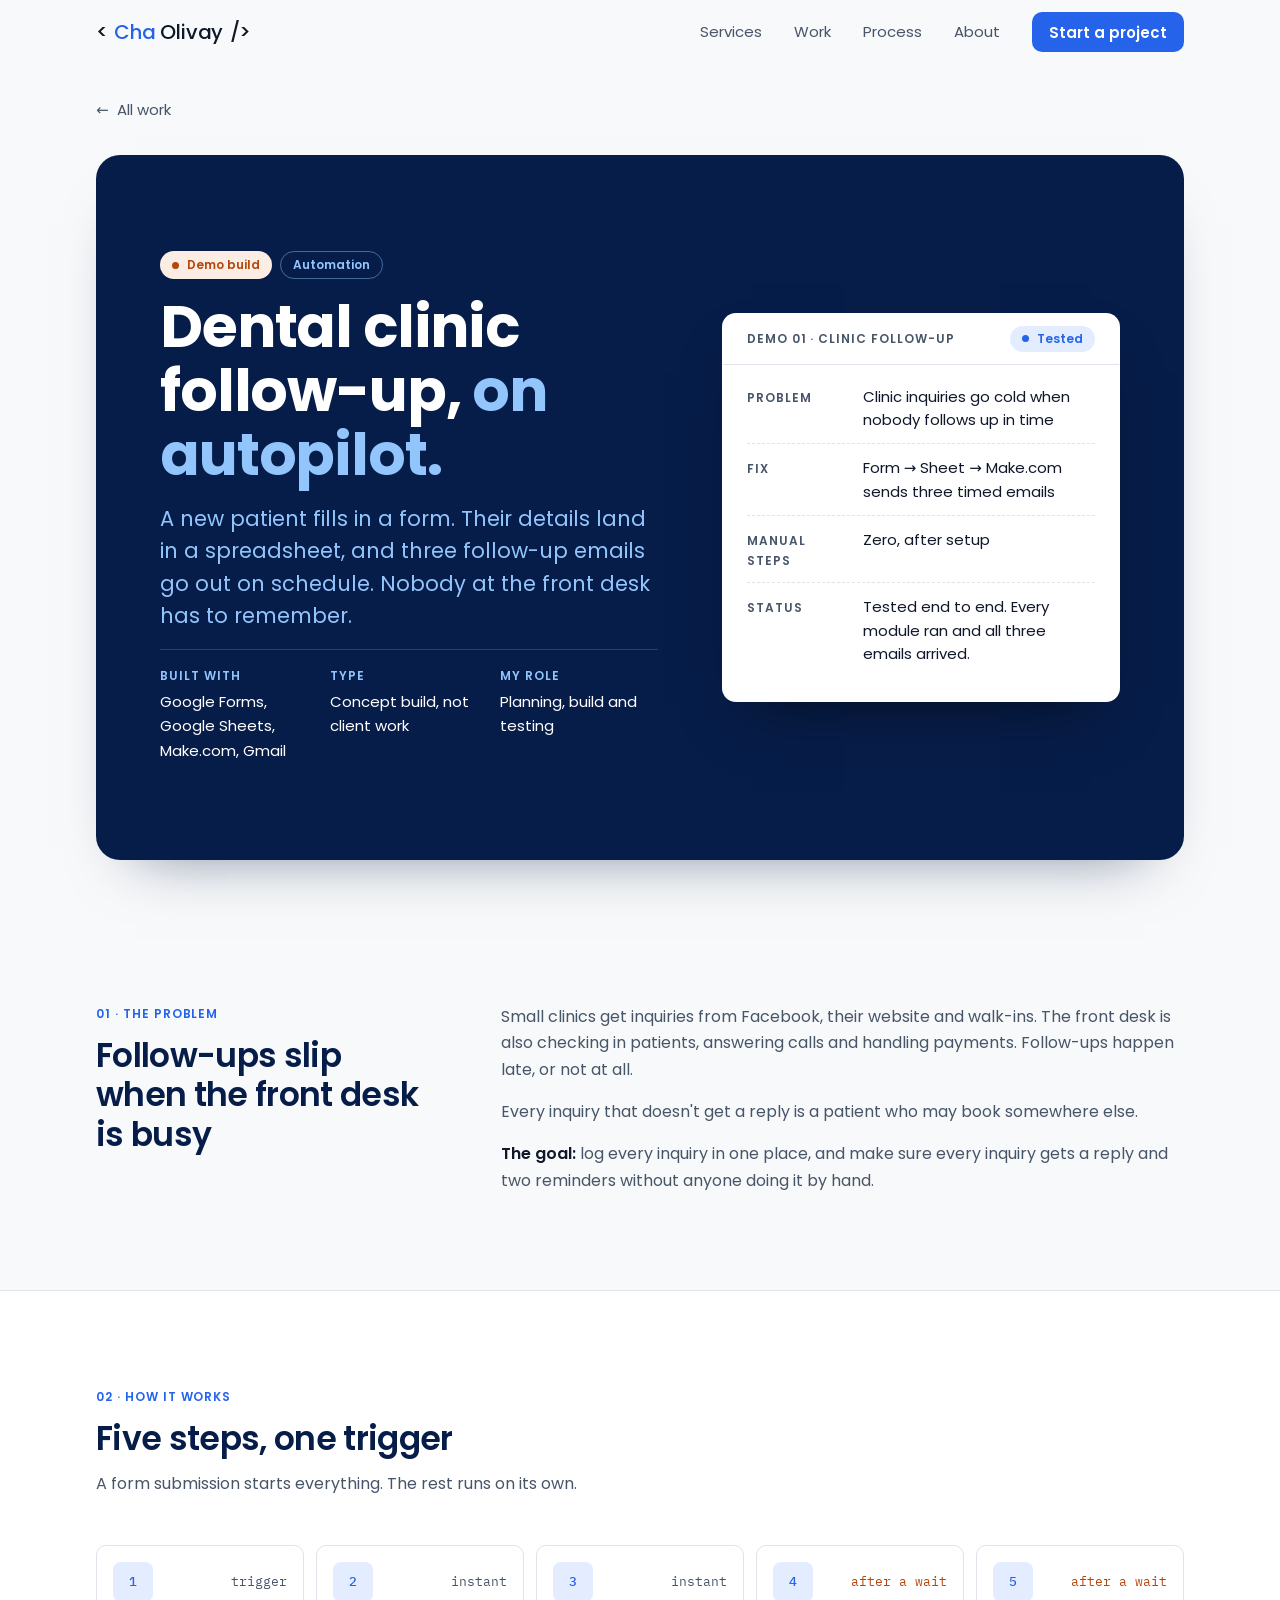
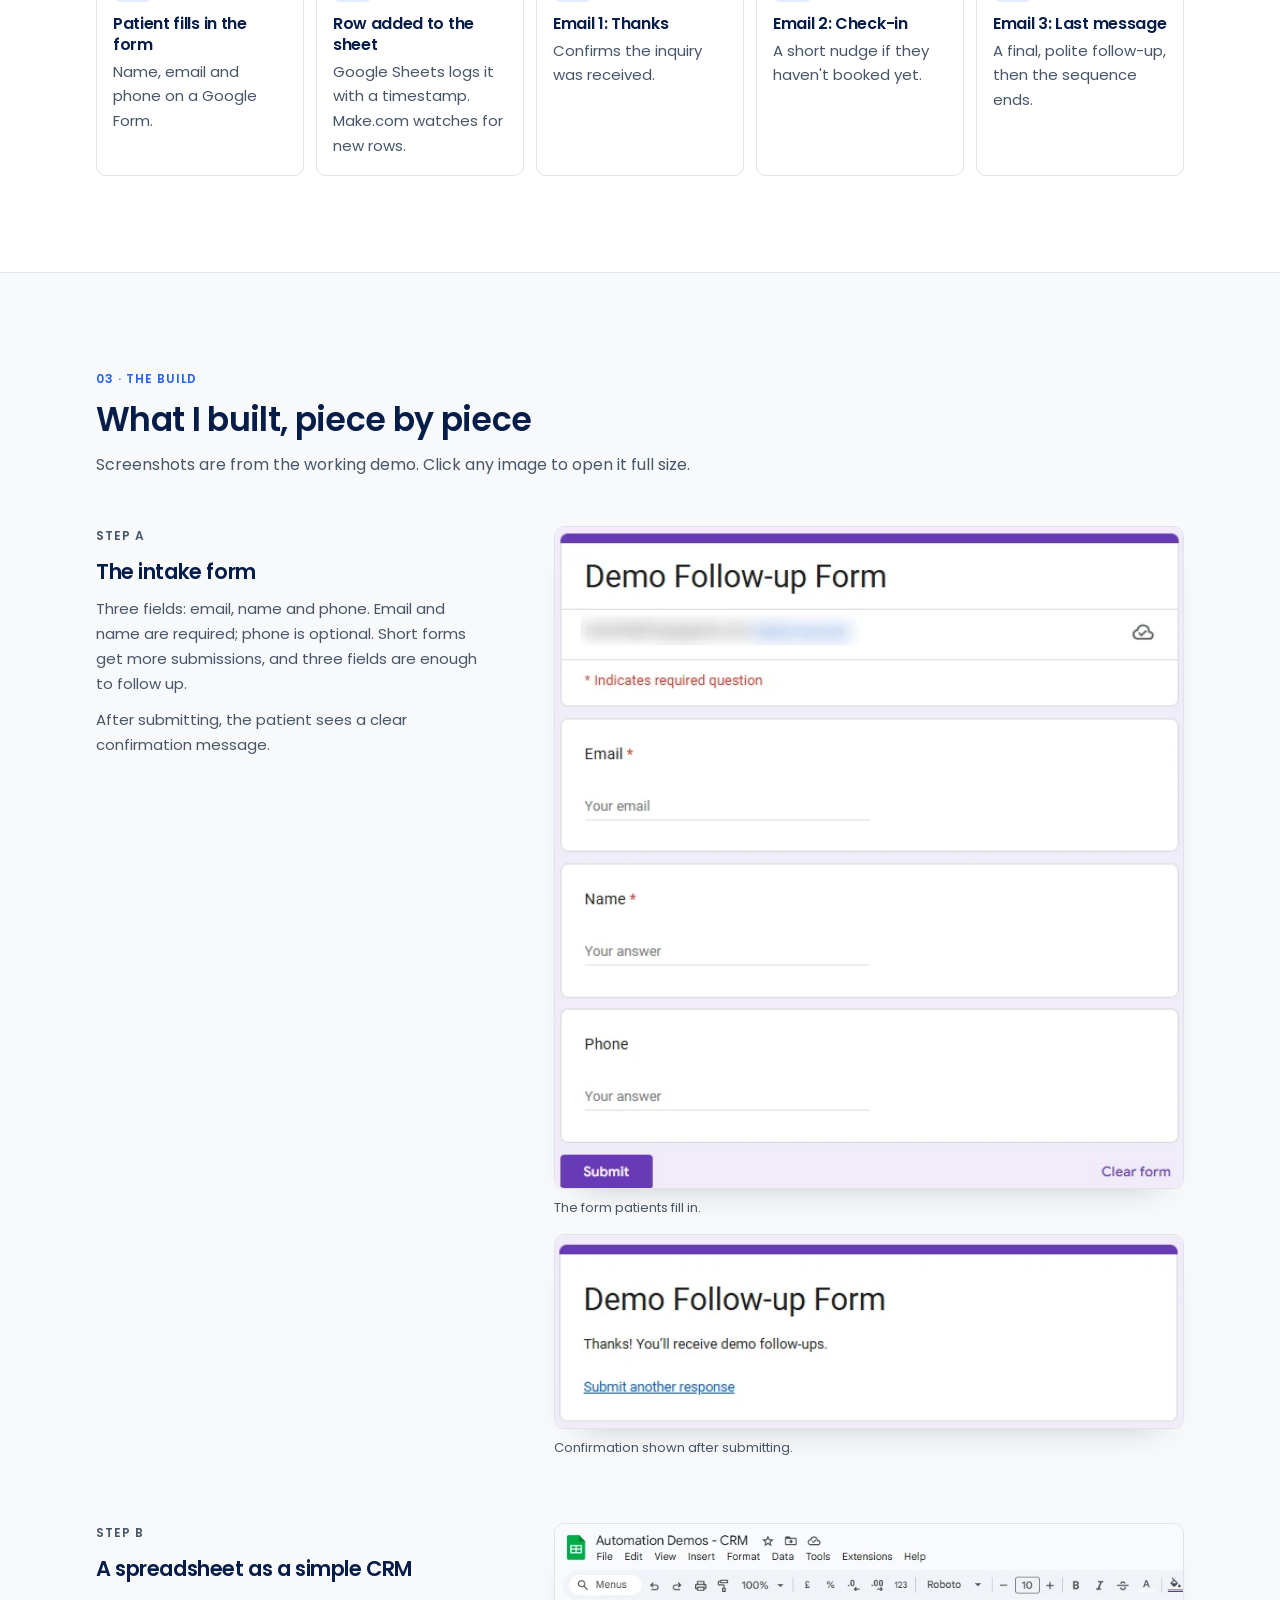
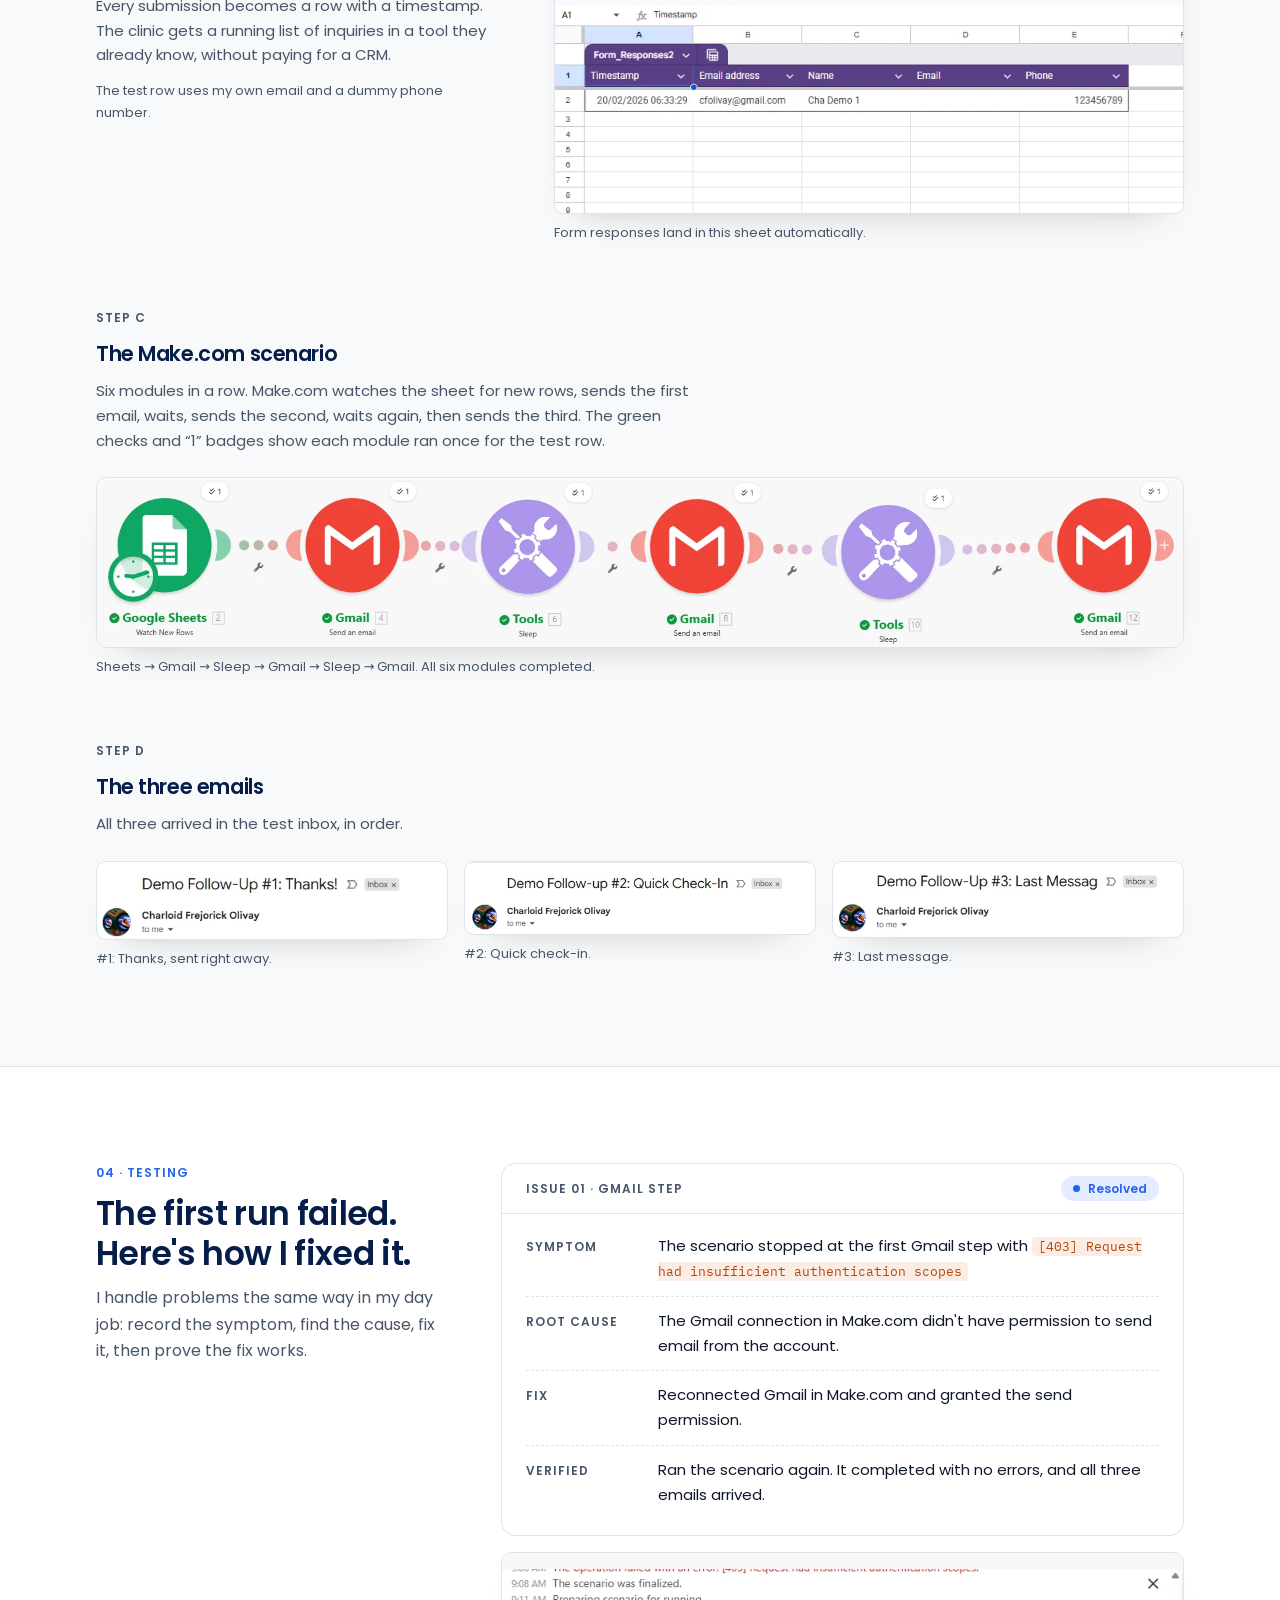
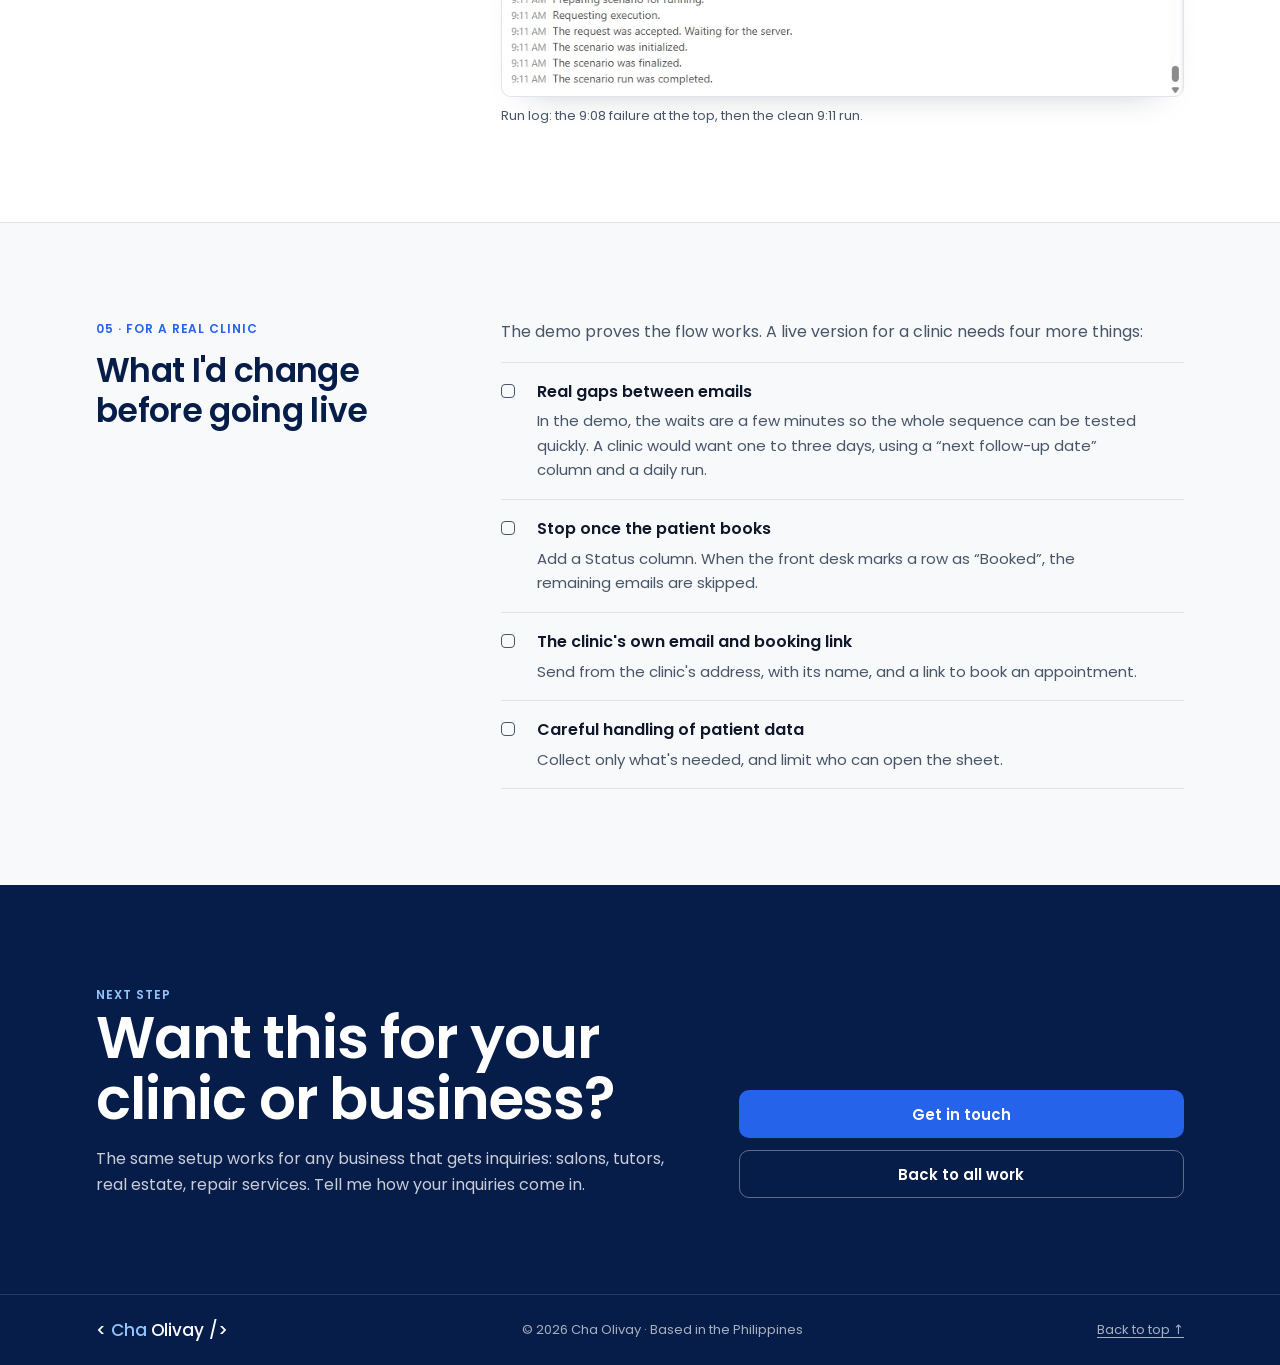
==== commit e1c7ff58: "Rebrand: navy/blue palette, Poppins, < Cha Olivay /> logo - Brand tokens from color.png: navy #071D4" ====
--- a/dental.html
+++ b/dental.html
@@ -8,10 +8,11 @@
   <meta property="og:title" content="Dental Clinic Follow-up Automation — Cha Olivay">
   <meta property="og:description" content="New patient inquiries get logged and followed up three times, with no manual steps.">
   <meta property="og:type" content="article">
-  <link rel="icon" href="data:image/svg+xml,%3Csvg xmlns='http://www.w3.org/2000/svg' viewBox='0 0 32 32'%3E%3Crect width='32' height='32' rx='7' fill='%230E1726'/%3E%3Ccircle cx='16' cy='16' r='6' fill='%2316A374'/%3E%3C/svg%3E">
+  <link rel="icon" type="image/svg+xml" href="assets/img/favicon.svg">
+  <meta name="theme-color" content="#071D49">
   <link rel="preconnect" href="https://fonts.googleapis.com">
   <link rel="preconnect" href="https://fonts.gstatic.com" crossorigin>
-  <link href="https://fonts.googleapis.com/css2?family=Bricolage+Grotesque:opsz,wght@12..96,500;12..96,650&family=IBM+Plex+Mono:wght@400;500&family=IBM+Plex+Sans:ital,wght@0,400;0,500;0,600;1,400&display=swap" rel="stylesheet">
+  <link href="https://fonts.googleapis.com/css2?family=Poppins:wght@400;500;600;700&family=IBM+Plex+Mono:wght@500&display=swap" rel="stylesheet">
   <link rel="stylesheet" href="assets/css/site.css">
 </head>
 
@@ -21,9 +22,10 @@
   <!-- ============================== HEADER ============================== -->
   <header class="site-header" id="top">
     <div class="wrap">
-      <a class="brand" href="index.html" aria-label="Cha Olivay, home">
-        <span class="brand-mark" aria-hidden="true"></span>
-        Cha Olivay
+      <a class="logo" href="index.html" aria-label="Cha Olivay, home">
+        <span class="logo-br" aria-hidden="true">&lt;</span>
+        <span><span class="logo-first">Cha</span> Olivay</span>
+        <span class="logo-br" aria-hidden="true">/&gt;</span>
       </a>
 
       <button class="nav-toggle" type="button" aria-expanded="false" aria-controls="site-nav" aria-label="Open menu">
@@ -51,7 +53,8 @@
       <div class="wrap">
         <a class="crumb" href="index.html#work"><span aria-hidden="true">←</span> All work</a>
       </div>
-      <div class="wrap hero-grid" style="margin-top: var(--s-6)">
+      <div class="wrap" style="margin-top: var(--s-6)">
+        <div class="hero-panel hero-grid">
         <div class="hero-copy">
           <div class="case-meta">
             <span class="tag tag--open">Demo build</span>
@@ -102,6 +105,7 @@
             </div>
           </dl>
         </article>
+        </div>
       </div>
     </section>
 
@@ -393,6 +397,11 @@
   <!-- ============================== FOOTER ============================== -->
   <footer class="site-footer">
     <div class="wrap">
+      <a class="logo logo--on-navy" href="index.html" aria-label="Cha Olivay, home">
+        <span class="logo-br" aria-hidden="true">&lt;</span>
+          <span><span class="logo-first">Cha</span> Olivay</span>
+          <span class="logo-br" aria-hidden="true">/&gt;</span>
+      </a>
       <span>© <span id="year">2026</span> Cha Olivay · Based in the Philippines</span>
       <a href="#top">Back to top ↑</a>
     </div>
--- a/assets/css/site.css
+++ b/assets/css/site.css
@@ -3,30 +3,35 @@
    1. TOKENS — change colours and spacing here, nowhere else
    ============================================================ */
 :root {
-  /* Colour */
-  --bg:        #F4F6F8;   /* cool grey-white page */
-  --surface:   #FFFFFF;
-  --ink:       #0E1726;   /* near-black navy text */
-  --ink-soft:  #4A5566;   /* secondary text */
-  --line:      #DADFE6;
-  --accent:    #0B7A57;   /* "resolved" green */
-  --accent-ink:#FFFFFF;
-  --accent-bg: #E3F3EC;
-  --signal:    #B4470E;   /* "open problem" amber */
-  --signal-bg: #FBEDE3;
-  --focus:     #2563EB;
+  /* Colour — brand palette (from color.png) */
+  --bg:          #F8F9FA;   /* page */
+  --surface:     #FFFFFF;
+  --ink:         #0F172A;   /* body text, logo */
+  --heading:     #071D49;   /* headings */
+  --ink-soft:    #475569;   /* secondary text */
+  --line:        #E0E3E9;
+  --navy:        #071D49;   /* hero panel, contact, footer */
+  --on-navy:     #FFFFFF;
+  --sky:         #93C5FD;   /* pill tags, text on navy */
+  --accent:      #2563EB;   /* primary blue */
+  --accent-hover:#1D4ED8;
+  --accent-ink:  #FFFFFF;
+  --accent-bg:   #E3EDFF;
+  --signal:      #B4470E;   /* "demo / wait" amber */
+  --signal-bg:   #FBEDE3;
+  --focus:       #2563EB;
 
   /* Type — 1.25 scale on a 17px base */
-  --font-display: "Bricolage Grotesque", "Segoe UI", system-ui, sans-serif;
-  --font-body:    "IBM Plex Sans", "Segoe UI", system-ui, sans-serif;
+  --font-display: "Poppins", "Segoe UI", system-ui, sans-serif;
+  --font-body:    "Poppins", "Segoe UI", system-ui, sans-serif;
   --font-mono:    "IBM Plex Mono", ui-monospace, Consolas, monospace;
   --fs-xs:  0.8125rem;  /* 13 */
   --fs-sm:  0.9375rem;  /* 15 */
-  --fs-md:  1.0625rem;  /* 17 */
+  --fs-md:  1rem;       /* 16 — Poppins runs wide */
   --fs-lg:  1.3125rem;  /* 21 */
   --fs-xl:  1.625rem;   /* 26 */
   --fs-2xl: 2.0625rem;  /* 33 */
-  --fs-3xl: clamp(2.375rem, 1.6rem + 3.4vw, 3.875rem); /* 38 → 62 */
+  --fs-3xl: clamp(2.25rem, 1.5rem + 3.2vw, 3.625rem); /* 36 → 58 */
 
   /* Space — 4px base */
   --s-1: 0.25rem; --s-2: 0.5rem;  --s-3: 0.75rem; --s-4: 1rem;
@@ -34,6 +39,7 @@
   --s-9: 6rem;
 
   --radius: 10px;
+  --radius-lg: 24px;
   --wrap: 72rem;
   --measure: 68ch;
   --ease: cubic-bezier(.2, .7, .2, 1);
@@ -41,17 +47,20 @@
 
 @media (prefers-color-scheme: dark) {
   :root {
-    --bg:        #0D131C;
-    --surface:   #151D29;
-    --ink:       #E7ECF2;
-    --ink-soft:  #9AA6B6;
-    --line:      #253142;
-    --accent:    #2FBF8A;
-    --accent-ink:#06150F;
-    --accent-bg: #10291F;
-    --signal:    #F08A4B;
-    --signal-bg: #2A1A10;
-    --focus:     #7AA7FF;
+    --bg:          #050E24;
+    --surface:     #0C1A3A;
+    --ink:         #E6ECF7;
+    --heading:     #FFFFFF;
+    --ink-soft:    #A3B2CC;
+    --line:        #1D2E55;
+    --navy:        #0A1838;
+    --accent:      #4F86F7;
+    --accent-hover:#6E9BFA;
+    --accent-ink:  #FFFFFF;
+    --accent-bg:   #132A5E;
+    --signal:      #F08A4B;
+    --signal-bg:   #2A1A10;
+    --focus:       #93C5FD;
   }
 }
 
@@ -66,17 +75,18 @@
   color: var(--ink);
   font-family: var(--font-body);
   font-size: var(--fs-md);
-  line-height: 1.6;
+  line-height: 1.65;
   -webkit-font-smoothing: antialiased;
 }
 h1, h2, h3 {
   font-family: var(--font-display);
-  font-weight: 650;
+  font-weight: 600;
   letter-spacing: -0.02em;
+  color: var(--heading);
   margin: 0;
 }
-h1 { font-size: var(--fs-3xl); line-height: 1.05; }
-h2 { font-size: var(--fs-2xl); line-height: 1.15; }
+h1 { font-size: var(--fs-3xl); line-height: 1.1; font-weight: 700; }
+h2 { font-size: var(--fs-2xl); line-height: 1.2; }
 h3 { font-size: var(--fs-lg);  line-height: 1.3; }
 p  { margin: 0; max-width: var(--measure); }
 a  { color: inherit; }
@@ -89,25 +99,25 @@
 
 .skip {
   position: absolute; left: var(--s-4); top: -100px;
-  background: var(--ink); color: var(--bg); padding: var(--s-2) var(--s-4);
+  background: var(--accent); color: var(--accent-ink); padding: var(--s-2) var(--s-4);
   border-radius: var(--radius); z-index: 100; text-decoration: none;
 }
 .skip:focus { top: var(--s-4); }
 
 /* Mono label used as section eyebrow and ticket IDs */
 .label {
-  font-family: var(--font-mono);
-  font-size: var(--fs-xs);
-  font-weight: 500;
-  letter-spacing: 0.04em;
+  font-family: var(--font-body);
+  font-size: 0.75rem;
+  font-weight: 600;
+  letter-spacing: 0.08em;
   text-transform: uppercase;
   color: var(--ink-soft);
 }
 
 .tag {
   display: inline-flex; align-items: center; gap: var(--s-2);
-  font-family: var(--font-mono); font-size: var(--fs-xs); font-weight: 500;
-  padding: 2px var(--s-2); border-radius: 999px;
+  font-family: var(--font-body); font-size: 0.75rem; font-weight: 600;
+  padding: 3px var(--s-3); border-radius: 999px;
   background: var(--accent-bg); color: var(--accent);
   white-space: nowrap;
 }
@@ -123,16 +133,16 @@
 .btn {
   display: inline-flex; align-items: center; justify-content: center; gap: var(--s-2);
   min-height: 48px; padding: 0 var(--s-5);
-  font: 500 var(--fs-sm)/1 var(--font-body);
+  font: 600 var(--fs-sm)/1 var(--font-body);
   border-radius: var(--radius); text-decoration: none; cursor: pointer;
   border: 1px solid transparent;
   transition: transform .2s var(--ease), background-color .2s var(--ease), border-color .2s var(--ease);
 }
 .btn:hover { transform: translateY(-1px); }
-.btn--primary { background: var(--ink); color: var(--bg); }
-.btn--primary:hover { background: var(--accent); color: var(--accent-ink); }
+.btn--primary { background: var(--accent); color: var(--accent-ink); }
+.btn--primary:hover { background: var(--accent-hover); }
 .btn--ghost { background: transparent; color: var(--ink); border-color: var(--line); }
-.btn--ghost:hover { border-color: var(--ink); }
+.btn--ghost:hover { border-color: var(--accent); color: var(--accent); }
 .btn[aria-disabled="true"] {
   color: var(--ink-soft); border-style: dashed; cursor: not-allowed; transform: none;
 }
@@ -168,16 +178,19 @@
   display: flex; align-items: center; justify-content: space-between;
   min-height: 64px; gap: var(--s-4);
 }
-.brand {
-  display: inline-flex; align-items: center; gap: var(--s-3);
-  font-family: var(--font-display); font-weight: 650; font-size: var(--fs-md);
-  text-decoration: none; letter-spacing: -0.01em;
-}
-.brand-mark {
-  width: 28px; height: 28px; border-radius: 7px; background: var(--ink);
-  display: grid; place-items: center;
-}
-.brand-mark::after { content: ""; width: 10px; height: 10px; border-radius: 50%; background: var(--accent); }
+/* Logo: < Cha Olivay />  — set in Poppins, "Cha" in primary blue */
+.logo {
+  display: inline-flex; align-items: baseline; gap: 0.32em;
+  font-family: var(--font-display); font-weight: 500; font-size: 1.25rem; line-height: 1;
+  color: var(--ink); text-decoration: none; letter-spacing: -0.01em; white-space: nowrap;
+}
+.logo-first { color: var(--accent); }
+.logo-br { font-weight: 500; transition: transform .25s var(--ease); }
+.logo:hover .logo-br:first-child { transform: translateX(-3px); }
+.logo:hover .logo-br:last-child  { transform: translateX(3px); }
+.logo--on-navy { color: var(--on-navy); font-size: 1.0625rem; }
+.logo--on-navy .logo-first { color: var(--sky); }
+@media (prefers-reduced-motion: reduce) { .logo-br { transition: none; } }
 
 .nav-toggle {
   display: inline-flex; align-items: center; justify-content: center;
@@ -200,7 +213,7 @@
 }
 .site-nav a:hover { color: var(--ink); }
 .site-nav .nav-cta { margin-top: var(--s-3); }
-.site-nav .nav-cta a { color: var(--bg); padding: 0 var(--s-5); display: inline-flex; }
+.site-nav .nav-cta a { color: var(--accent-ink); padding: 0 var(--s-5); display: inline-flex; }
 
 @media (min-width: 860px) {
   .nav-toggle { display: none; }
@@ -216,26 +229,50 @@
 /* ============================================================
    4. HERO
    ============================================================ */
-.hero { padding-top: var(--s-7); }
+.hero { padding-top: var(--s-4); padding-bottom: var(--s-7); }
+@media (min-width: 640px) { .hero { padding-top: var(--s-5); } }
 .hero-grid { display: grid; gap: var(--s-7); align-items: center; }
 @media (min-width: 960px) {
-  .hero { padding-top: var(--s-8); }
   .hero-grid { grid-template-columns: 1.25fr 1fr; gap: var(--s-8); }
 }
+
+/* The navy panel from the brand reference */
+.hero-panel {
+  background: var(--navy); color: var(--on-navy);
+  border-radius: var(--radius-lg);
+  padding: var(--s-7) var(--s-5);
+  box-shadow: 0 30px 60px -40px rgba(7, 29, 73, .6);
+}
+@media (min-width: 640px) { .hero-panel { padding: var(--s-8) var(--s-7); } }
+@media (min-width: 1080px) { .hero-panel { padding: var(--s-9) var(--s-8); } }
+.hero-panel h1 { color: var(--on-navy); }
+.hero-panel h1 em { font-style: normal; color: var(--sky); }
+
 .hero-copy { display: grid; gap: var(--s-5); }
-.hero h1 em { font-style: normal; color: var(--accent); }
-.hero-lede { font-size: var(--fs-lg); line-height: 1.5; color: var(--ink-soft); max-width: 34ch; }
+.hero-chip {
+  justify-self: start;
+  background: var(--sky); color: var(--navy);
+  font-size: 0.75rem; font-weight: 600; letter-spacing: 0.06em; text-transform: uppercase;
+  padding: var(--s-2) var(--s-4); border-radius: 999px; line-height: 1.4;
+}
+.hero-lede { font-size: var(--fs-lg); line-height: 1.55; color: var(--sky); max-width: 34ch; }
 @media (min-width: 640px) { .hero-lede { max-width: 44ch; } }
 .hero-actions { display: flex; flex-wrap: wrap; gap: var(--s-3); padding-top: var(--s-2); }
+.hero-panel .btn--ghost { color: var(--on-navy); border: 2px solid var(--on-navy); }
+.hero-panel .btn--ghost:hover { background: var(--on-navy); color: var(--navy); border-color: var(--on-navy); }
 .hero-facts {
   list-style: none; display: flex; flex-wrap: wrap; gap: var(--s-2) var(--s-5);
-  padding-top: var(--s-4); border-top: 1px solid var(--line);
-  font-size: var(--fs-sm); color: var(--ink-soft);
-}
-.hero-facts strong { color: var(--ink); font-weight: 600; }
+  padding-top: var(--s-2);
+  font-size: var(--fs-xs); color: #CBD5E1;
+}
+.hero-facts li { display: inline-flex; align-items: center; gap: var(--s-2); }
+.hero-facts li::before { content: ""; width: 10px; height: 10px; border-radius: 50%; background: #A5D9EF; flex: none; }
+.hero-facts strong { color: var(--on-navy); font-weight: 600; }
+.hero-panel .casefile { box-shadow: 0 30px 60px -30px rgba(0, 0, 0, .55); border-color: transparent; }
 
 /* Case-file card — the signature element */
 .casefile {
+  color: var(--ink);
   background: var(--surface); border: 1px solid var(--line); border-radius: 14px;
   box-shadow: 0 1px 0 var(--line), 0 24px 48px -28px rgba(14, 23, 38, .28);
   overflow: hidden;
@@ -329,7 +366,7 @@
 .steps { list-style: none; display: grid; gap: var(--s-5); counter-reset: step; }
 @media (min-width: 760px) { .steps { grid-template-columns: repeat(2, 1fr); gap: var(--s-6); } }
 @media (min-width: 1080px) { .steps { grid-template-columns: repeat(4, 1fr); } }
-.step { display: grid; gap: var(--s-3); align-content: start; padding-top: var(--s-4); border-top: 2px solid var(--ink); }
+.step { display: grid; gap: var(--s-3); align-content: start; padding-top: var(--s-4); border-top: 2px solid var(--accent); }
 .step p { color: var(--ink-soft); font-size: var(--fs-sm); }
 .step .num { font-family: var(--font-mono); font-size: var(--fs-xs); color: var(--accent); }
 
@@ -354,30 +391,31 @@
 /* ============================================================
    9. CONTACT
    ============================================================ */
-.contact { background: var(--ink); color: var(--bg); }
-.contact .label { color: color-mix(in srgb, var(--bg) 65%, transparent); }
+.contact { background: var(--navy); color: var(--on-navy); }
+.contact h2 { color: var(--on-navy); }
+.contact .label { color: var(--sky); }
 .contact-grid { display: grid; gap: var(--s-6); }
 @media (min-width: 960px) { .contact-grid { grid-template-columns: 1.3fr 1fr; align-items: end; gap: var(--s-8); } }
 .contact h2 { font-size: var(--fs-3xl); line-height: 1.05; }
-.contact p { color: color-mix(in srgb, var(--bg) 72%, transparent); margin-top: var(--s-4); }
+.contact p { color: color-mix(in srgb, var(--on-navy) 78%, transparent); margin-top: var(--s-4); }
 .contact-actions { display: grid; gap: var(--s-3); }
 .contact .btn--primary { background: var(--accent); color: var(--accent-ink); }
-.contact .btn--primary:hover { background: var(--bg); color: var(--ink); }
-.contact .btn--ghost { color: var(--bg); border-color: color-mix(in srgb, var(--bg) 30%, transparent); }
-.contact .btn--ghost:hover { border-color: var(--bg); }
+.contact .btn--primary:hover { background: var(--on-navy); color: var(--navy); }
+.contact .btn--ghost { color: var(--on-navy); border-color: color-mix(in srgb, var(--on-navy) 35%, transparent); }
+.contact .btn--ghost:hover { border-color: var(--on-navy); color: var(--on-navy); }
 .copy-status { min-height: 1.4em; font-family: var(--font-mono); font-size: var(--fs-xs); }
-.copy-status.is-ok { color: var(--accent); }
+.copy-status.is-ok { color: var(--sky); }
 .copy-status.is-error { color: var(--signal); }
 .btn-icon { width: 18px; height: 18px; flex: none; }
 .btn--sm { min-height: 40px; padding: 0 var(--s-4); font-size: var(--fs-xs); flex: 1 1 0; }
 .email-options {
   display: grid; gap: var(--s-2);
   padding: var(--s-4); border-radius: var(--radius);
-  border: 1px solid color-mix(in srgb, var(--bg) 18%, transparent);
+  border: 1px solid color-mix(in srgb, var(--on-navy) 20%, transparent);
   animation: drop .25s var(--ease);
 }
 .email-options[hidden] { display: none; }
-.contact .email-options-label { margin: 0; font-size: var(--fs-xs); font-family: var(--font-mono); text-transform: uppercase; letter-spacing: .04em; }
+.contact .email-options-label { margin: 0; font-size: var(--fs-xs); font-weight: 600; text-transform: uppercase; letter-spacing: .08em; color: var(--sky); }
 .email-options-row { display: flex; flex-wrap: wrap; gap: var(--s-2); }
 @keyframes drop { from { opacity: 0; transform: translateY(-6px); } to { opacity: 1; transform: none; } }
 @media (prefers-reduced-motion: reduce) { .email-options { animation: none; } }
@@ -385,8 +423,8 @@
 /* ============================================================
    10. FOOTER
    ============================================================ */
-.site-footer { background: var(--ink); color: color-mix(in srgb, var(--bg) 60%, transparent); border-top: 1px solid color-mix(in srgb, var(--bg) 12%, transparent); }
-.site-footer .wrap { display: flex; flex-wrap: wrap; justify-content: space-between; gap: var(--s-3); padding-top: var(--s-5); padding-bottom: var(--s-5); font-size: var(--fs-xs); }
+.site-footer { background: var(--navy); color: color-mix(in srgb, var(--on-navy) 65%, transparent); border-top: 1px solid color-mix(in srgb, var(--on-navy) 12%, transparent); }
+.site-footer .wrap { display: flex; flex-wrap: wrap; justify-content: space-between; gap: var(--s-3); padding-top: var(--s-5); padding-bottom: var(--s-5); font-size: var(--fs-xs); align-items: center; }
 .site-footer a { text-underline-offset: 3px; }
 
 /* ============================================================
@@ -516,3 +554,18 @@
 .cs-divider { border: 0; border-top: 1px solid var(--line); margin: 0; }
 .swipe-hint { color: var(--signal); }
 @media (min-width: 900px) { .swipe-hint { display: none; } }
+
+/* ============================================================
+   12. BRAND ACCENTS
+   ============================================================ */
+.section-head > .label,
+.cs-block-head > .label,
+.about-copy > .label,
+.demos-head .label { color: var(--accent); }
+::selection { background: var(--sky); color: var(--navy); }
+
+/* Case study hero bits that sit on the navy panel */
+.hero-panel .cs-meta { border-top-color: color-mix(in srgb, var(--on-navy) 15%, transparent); }
+.hero-panel .cs-meta .label { color: var(--sky); }
+.hero-panel .cs-meta dd { color: var(--on-navy); }
+.hero-panel .tag--muted { color: var(--sky); border-color: color-mix(in srgb, var(--sky) 45%, transparent); }
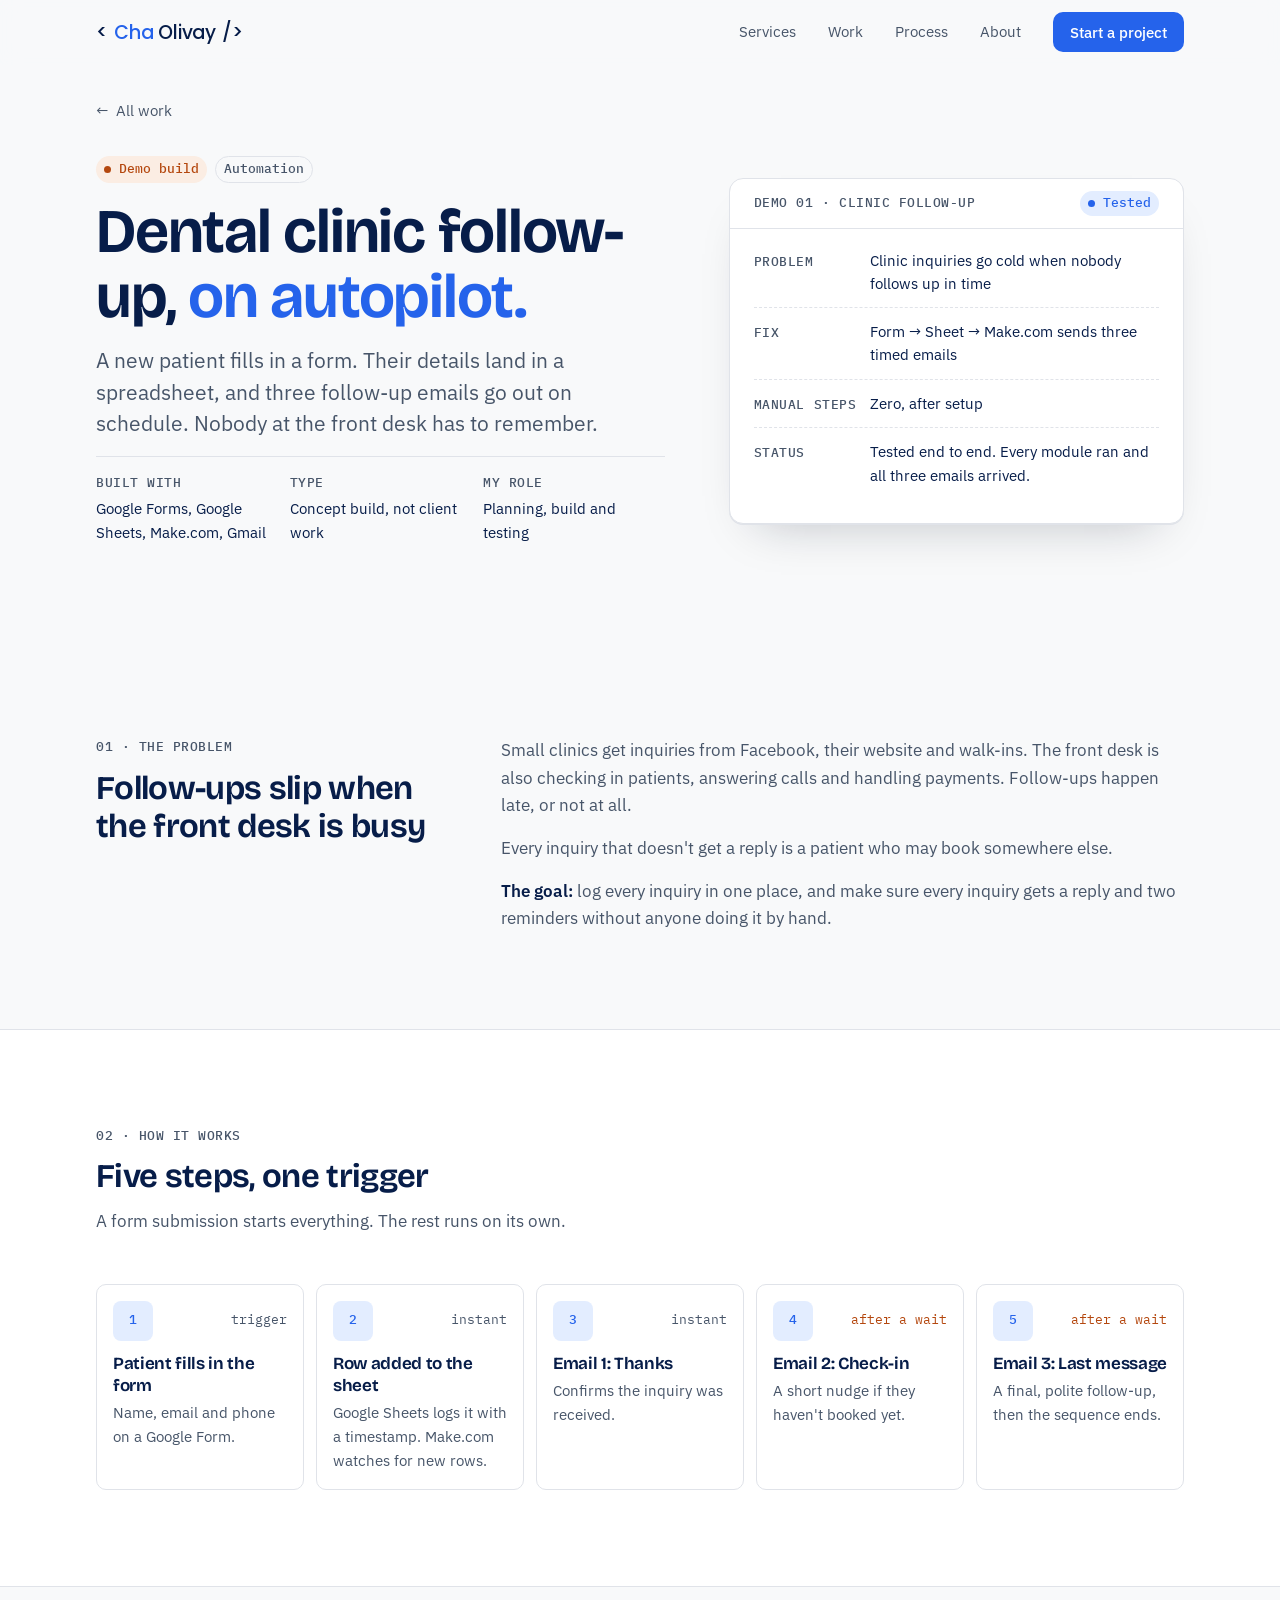
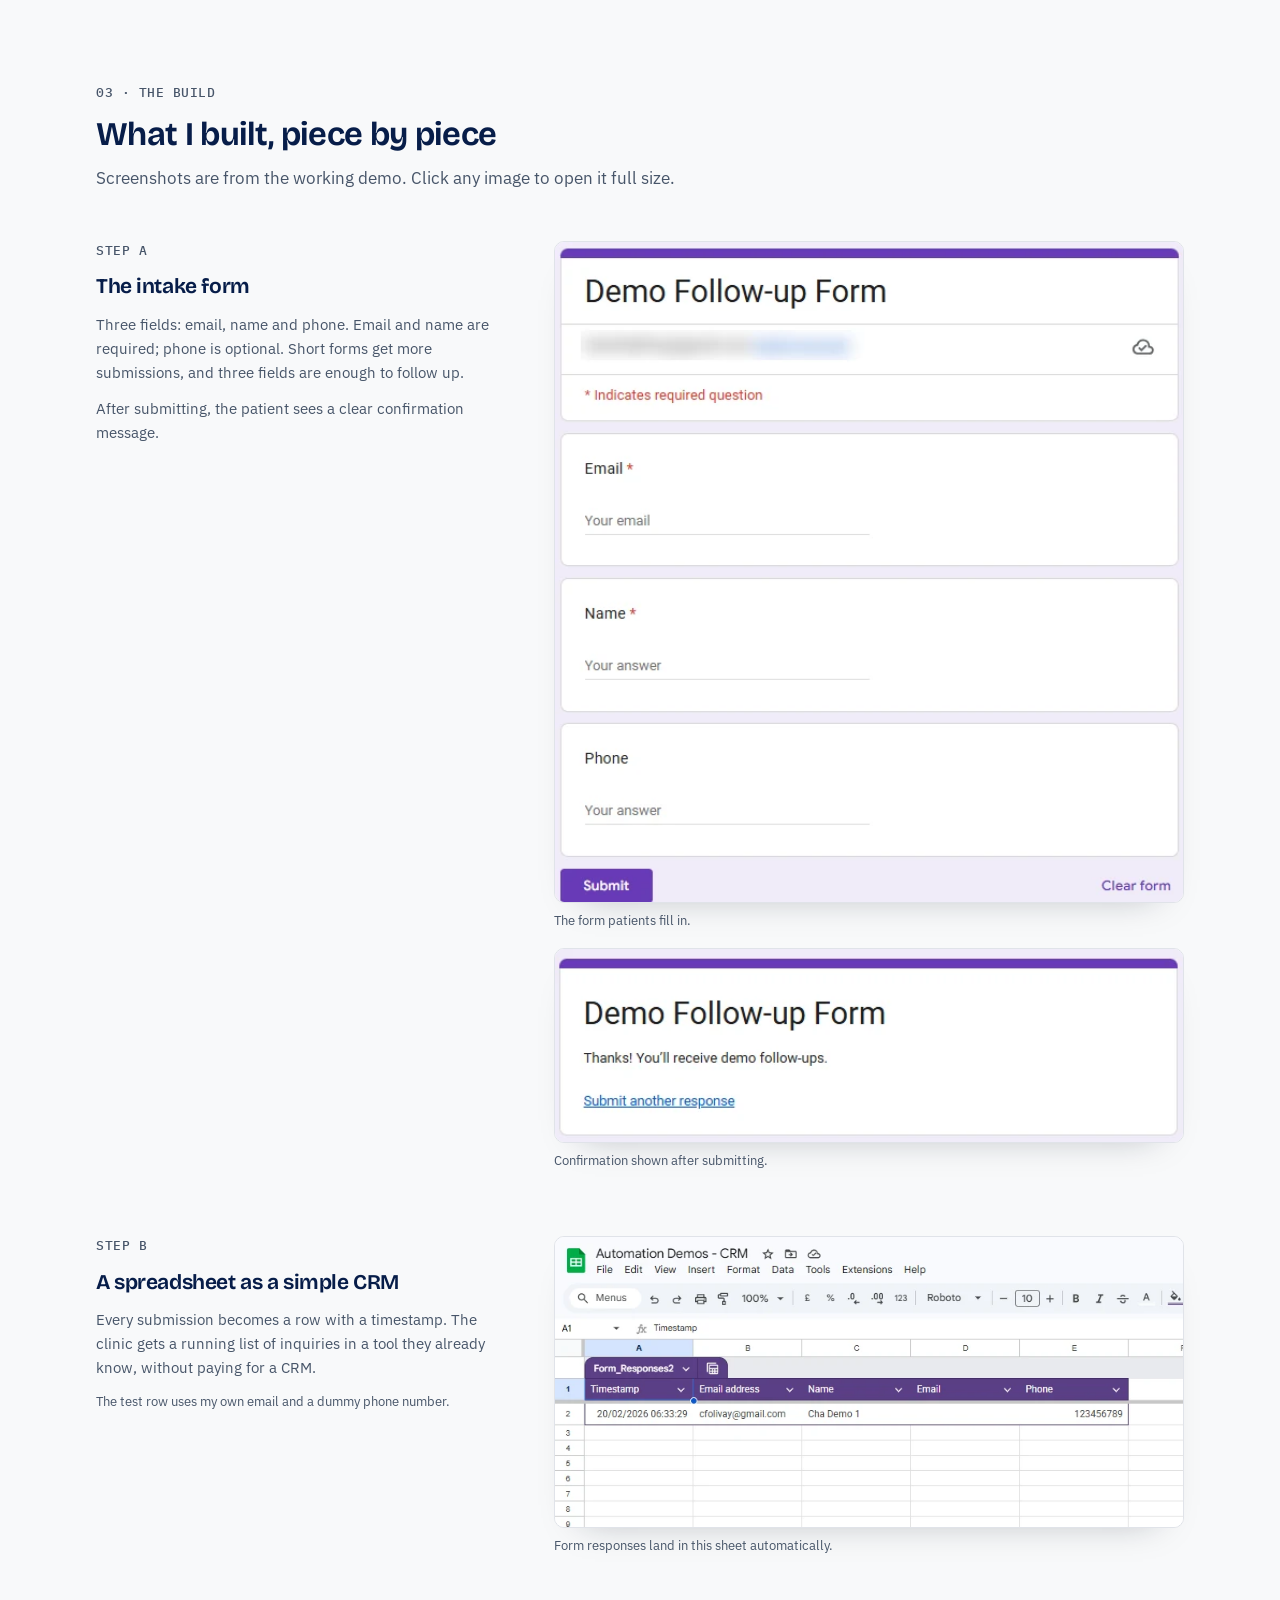
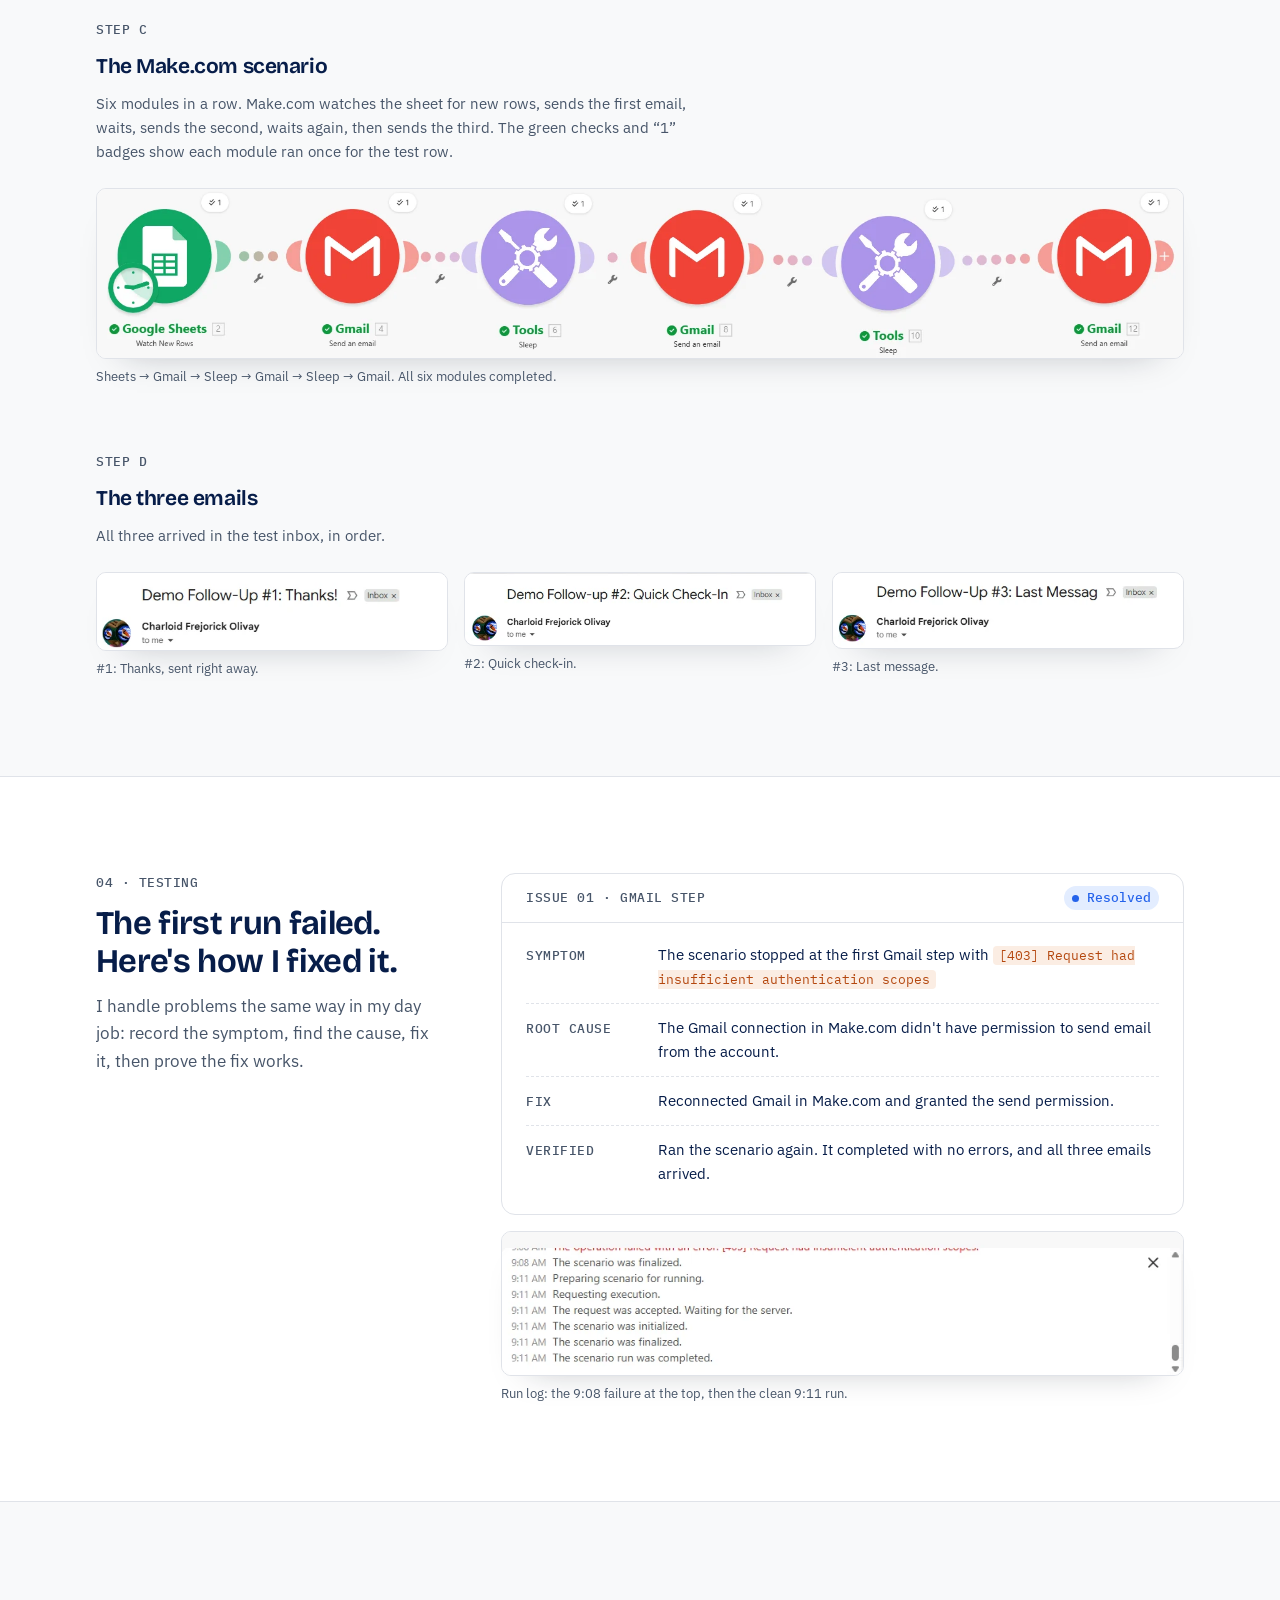
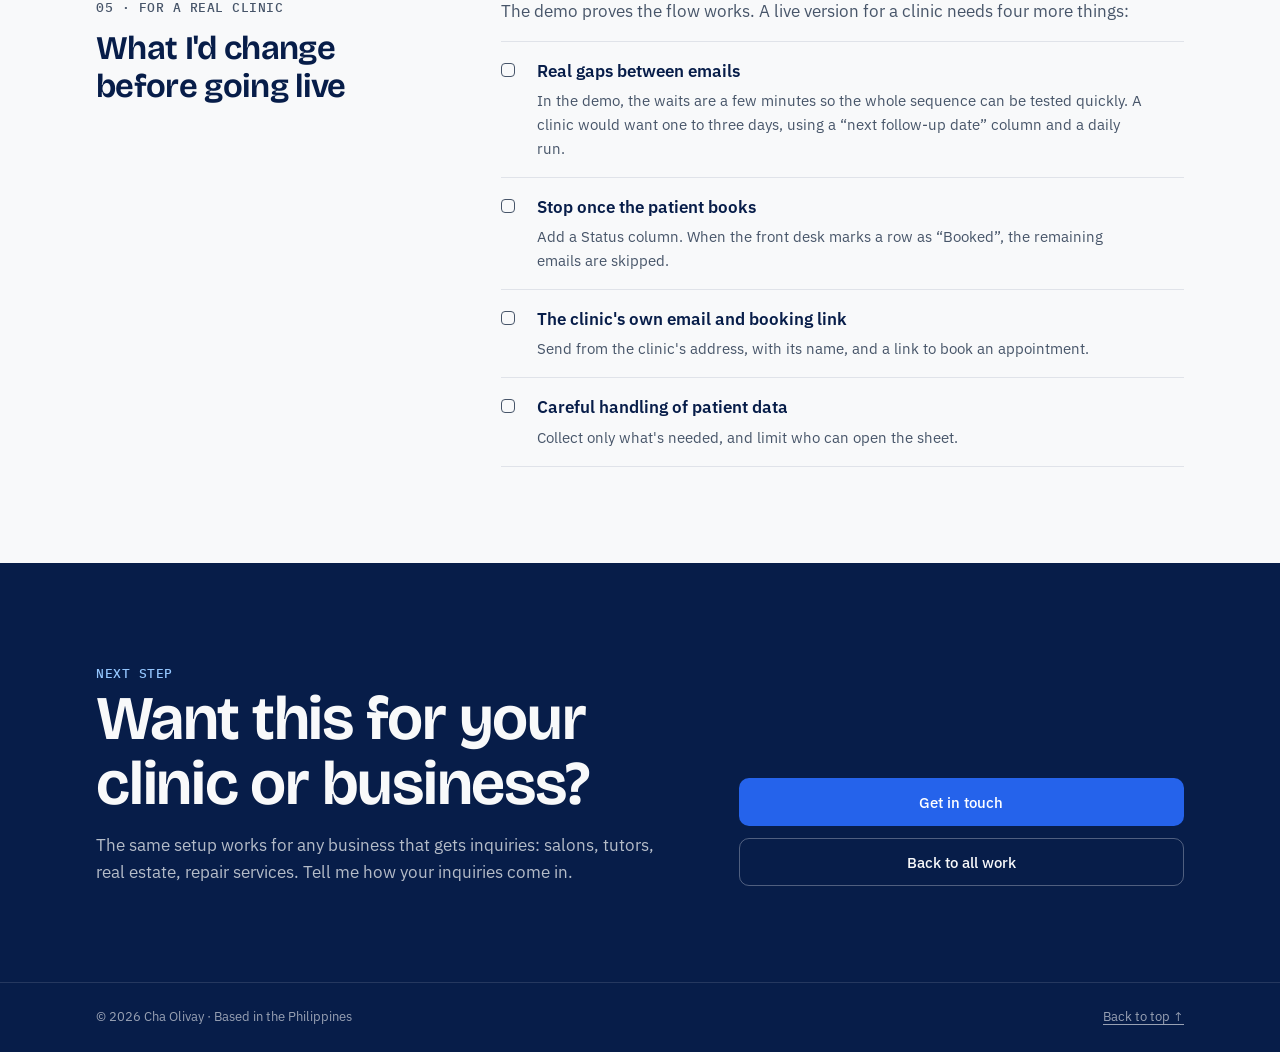
==== commit 5361a613: "Restore previous fonts and layout; keep brand colours and logo Reverts the navy hero panel, Poppins " ====
--- a/dental.html
+++ b/dental.html
@@ -12,8 +12,8 @@
   <meta name="theme-color" content="#071D49">
   <link rel="preconnect" href="https://fonts.googleapis.com">
   <link rel="preconnect" href="https://fonts.gstatic.com" crossorigin>
-  <link href="https://fonts.googleapis.com/css2?family=Poppins:wght@400;500;600;700&family=IBM+Plex+Mono:wght@500&display=swap" rel="stylesheet">
-  <link rel="stylesheet" href="assets/css/site.css">
+  <link href="https://fonts.googleapis.com/css2?family=Bricolage+Grotesque:opsz,wght@12..96,500;12..96,650&family=IBM+Plex+Mono:wght@400;500&family=IBM+Plex+Sans:ital,wght@0,400;0,500;0,600;1,400&family=Poppins:wght@500&display=swap" rel="stylesheet">
+  <link rel="stylesheet" href="assets/css/site.css?v=3">
 </head>
 
 <body>
@@ -53,8 +53,7 @@
       <div class="wrap">
         <a class="crumb" href="index.html#work"><span aria-hidden="true">←</span> All work</a>
       </div>
-      <div class="wrap" style="margin-top: var(--s-6)">
-        <div class="hero-panel hero-grid">
+      <div class="wrap hero-grid" style="margin-top: var(--s-6)">
         <div class="hero-copy">
           <div class="case-meta">
             <span class="tag tag--open">Demo build</span>
@@ -105,7 +104,6 @@
             </div>
           </dl>
         </article>
-        </div>
       </div>
     </section>
 
@@ -397,16 +395,11 @@
   <!-- ============================== FOOTER ============================== -->
   <footer class="site-footer">
     <div class="wrap">
-      <a class="logo logo--on-navy" href="index.html" aria-label="Cha Olivay, home">
-        <span class="logo-br" aria-hidden="true">&lt;</span>
-          <span><span class="logo-first">Cha</span> Olivay</span>
-          <span class="logo-br" aria-hidden="true">/&gt;</span>
-      </a>
       <span>© <span id="year">2026</span> Cha Olivay · Based in the Philippines</span>
       <a href="#top">Back to top ↑</a>
     </div>
   </footer>
 
-  <script src="assets/js/site.js"></script>
+  <script src="assets/js/site.js?v=3"></script>
 </body>
 </html>
--- a/assets/css/site.css
+++ b/assets/css/site.css
@@ -3,35 +3,32 @@
    1. TOKENS — change colours and spacing here, nowhere else
    ============================================================ */
 :root {
-  /* Colour — brand palette (from color.png) */
-  --bg:          #F8F9FA;   /* page */
-  --surface:     #FFFFFF;
-  --ink:         #0F172A;   /* body text, logo */
-  --heading:     #071D49;   /* headings */
-  --ink-soft:    #475569;   /* secondary text */
-  --line:        #E0E3E9;
-  --navy:        #071D49;   /* hero panel, contact, footer */
-  --on-navy:     #FFFFFF;
-  --sky:         #93C5FD;   /* pill tags, text on navy */
-  --accent:      #2563EB;   /* primary blue */
-  --accent-hover:#1D4ED8;
-  --accent-ink:  #FFFFFF;
-  --accent-bg:   #E3EDFF;
-  --signal:      #B4470E;   /* "demo / wait" amber */
-  --signal-bg:   #FBEDE3;
-  --focus:       #2563EB;
+  /* Colour */
+  /* Brand palette from color.png */
+  --bg:        #F8F9FA;   /* page */
+  --surface:   #FFFFFF;
+  --ink:       #071D49;   /* navy: text, dark sections */
+  --ink-soft:  #475569;   /* secondary text */
+  --line:      #E0E3E9;
+  --accent:    #2563EB;   /* primary blue */
+  --accent-ink:#FFFFFF;
+  --accent-bg: #E3EDFF;
+  --sky:       #93C5FD;   /* light blue on navy */
+  --signal:    #B4470E;   /* "open problem" amber */
+  --signal-bg: #FBEDE3;
+  --focus:     #2563EB;
 
   /* Type — 1.25 scale on a 17px base */
-  --font-display: "Poppins", "Segoe UI", system-ui, sans-serif;
-  --font-body:    "Poppins", "Segoe UI", system-ui, sans-serif;
+  --font-display: "Bricolage Grotesque", "Segoe UI", system-ui, sans-serif;
+  --font-body:    "IBM Plex Sans", "Segoe UI", system-ui, sans-serif;
   --font-mono:    "IBM Plex Mono", ui-monospace, Consolas, monospace;
   --fs-xs:  0.8125rem;  /* 13 */
   --fs-sm:  0.9375rem;  /* 15 */
-  --fs-md:  1rem;       /* 16 — Poppins runs wide */
+  --fs-md:  1.0625rem;  /* 17 */
   --fs-lg:  1.3125rem;  /* 21 */
   --fs-xl:  1.625rem;   /* 26 */
   --fs-2xl: 2.0625rem;  /* 33 */
-  --fs-3xl: clamp(2.25rem, 1.5rem + 3.2vw, 3.625rem); /* 36 → 58 */
+  --fs-3xl: clamp(2.375rem, 1.6rem + 3.4vw, 3.875rem); /* 38 → 62 */
 
   /* Space — 4px base */
   --s-1: 0.25rem; --s-2: 0.5rem;  --s-3: 0.75rem; --s-4: 1rem;
@@ -39,7 +36,6 @@
   --s-9: 6rem;
 
   --radius: 10px;
-  --radius-lg: 24px;
   --wrap: 72rem;
   --measure: 68ch;
   --ease: cubic-bezier(.2, .7, .2, 1);
@@ -47,20 +43,17 @@
 
 @media (prefers-color-scheme: dark) {
   :root {
-    --bg:          #050E24;
-    --surface:     #0C1A3A;
-    --ink:         #E6ECF7;
-    --heading:     #FFFFFF;
-    --ink-soft:    #A3B2CC;
-    --line:        #1D2E55;
-    --navy:        #0A1838;
-    --accent:      #4F86F7;
-    --accent-hover:#6E9BFA;
-    --accent-ink:  #FFFFFF;
-    --accent-bg:   #132A5E;
-    --signal:      #F08A4B;
-    --signal-bg:   #2A1A10;
-    --focus:       #93C5FD;
+    --bg:        #050E24;
+    --surface:   #0C1A3A;
+    --ink:       #E6ECF7;
+    --ink-soft:  #A3B2CC;
+    --line:      #1D2E55;
+    --accent:    #4F86F7;
+    --accent-ink:#FFFFFF;
+    --accent-bg: #132A5E;
+    --signal:    #F08A4B;
+    --signal-bg: #2A1A10;
+    --focus:     #7AA7FF;
   }
 }
 
@@ -75,18 +68,17 @@
   color: var(--ink);
   font-family: var(--font-body);
   font-size: var(--fs-md);
-  line-height: 1.65;
+  line-height: 1.6;
   -webkit-font-smoothing: antialiased;
 }
 h1, h2, h3 {
   font-family: var(--font-display);
-  font-weight: 600;
+  font-weight: 650;
   letter-spacing: -0.02em;
-  color: var(--heading);
   margin: 0;
 }
-h1 { font-size: var(--fs-3xl); line-height: 1.1; font-weight: 700; }
-h2 { font-size: var(--fs-2xl); line-height: 1.2; }
+h1 { font-size: var(--fs-3xl); line-height: 1.05; }
+h2 { font-size: var(--fs-2xl); line-height: 1.15; }
 h3 { font-size: var(--fs-lg);  line-height: 1.3; }
 p  { margin: 0; max-width: var(--measure); }
 a  { color: inherit; }
@@ -99,25 +91,25 @@
 
 .skip {
   position: absolute; left: var(--s-4); top: -100px;
-  background: var(--accent); color: var(--accent-ink); padding: var(--s-2) var(--s-4);
+  background: var(--ink); color: var(--bg); padding: var(--s-2) var(--s-4);
   border-radius: var(--radius); z-index: 100; text-decoration: none;
 }
 .skip:focus { top: var(--s-4); }
 
 /* Mono label used as section eyebrow and ticket IDs */
 .label {
-  font-family: var(--font-body);
-  font-size: 0.75rem;
-  font-weight: 600;
-  letter-spacing: 0.08em;
+  font-family: var(--font-mono);
+  font-size: var(--fs-xs);
+  font-weight: 500;
+  letter-spacing: 0.04em;
   text-transform: uppercase;
   color: var(--ink-soft);
 }
 
 .tag {
   display: inline-flex; align-items: center; gap: var(--s-2);
-  font-family: var(--font-body); font-size: 0.75rem; font-weight: 600;
-  padding: 3px var(--s-3); border-radius: 999px;
+  font-family: var(--font-mono); font-size: var(--fs-xs); font-weight: 500;
+  padding: 2px var(--s-2); border-radius: 999px;
   background: var(--accent-bg); color: var(--accent);
   white-space: nowrap;
 }
@@ -133,16 +125,16 @@
 .btn {
   display: inline-flex; align-items: center; justify-content: center; gap: var(--s-2);
   min-height: 48px; padding: 0 var(--s-5);
-  font: 600 var(--fs-sm)/1 var(--font-body);
+  font: 500 var(--fs-sm)/1 var(--font-body);
   border-radius: var(--radius); text-decoration: none; cursor: pointer;
   border: 1px solid transparent;
   transition: transform .2s var(--ease), background-color .2s var(--ease), border-color .2s var(--ease);
 }
 .btn:hover { transform: translateY(-1px); }
 .btn--primary { background: var(--accent); color: var(--accent-ink); }
-.btn--primary:hover { background: var(--accent-hover); }
+.btn--primary:hover { background: var(--ink); color: var(--bg); }
 .btn--ghost { background: transparent; color: var(--ink); border-color: var(--line); }
-.btn--ghost:hover { border-color: var(--accent); color: var(--accent); }
+.btn--ghost:hover { border-color: var(--ink); }
 .btn[aria-disabled="true"] {
   color: var(--ink-soft); border-style: dashed; cursor: not-allowed; transform: none;
 }
@@ -178,18 +170,22 @@
   display: flex; align-items: center; justify-content: space-between;
   min-height: 64px; gap: var(--s-4);
 }
-/* Logo: < Cha Olivay />  — set in Poppins, "Cha" in primary blue */
+.brand {
+  display: inline-flex; align-items: center; gap: var(--s-3);
+  font-family: var(--font-display); font-weight: 650; font-size: var(--fs-md);
+  text-decoration: none; letter-spacing: -0.01em;
+}
+/* Logo: < Cha Olivay />, set in Poppins to match logo.png */
 .logo {
   display: inline-flex; align-items: baseline; gap: 0.32em;
-  font-family: var(--font-display); font-weight: 500; font-size: 1.25rem; line-height: 1;
-  color: var(--ink); text-decoration: none; letter-spacing: -0.01em; white-space: nowrap;
+  font-family: "Poppins", "Segoe UI", system-ui, sans-serif; font-weight: 500;
+  font-size: 1.1875rem; line-height: 1; letter-spacing: -0.01em;
+  color: var(--ink); text-decoration: none; white-space: nowrap;
 }
 .logo-first { color: var(--accent); }
-.logo-br { font-weight: 500; transition: transform .25s var(--ease); }
+.logo-br { transition: transform .25s var(--ease); }
 .logo:hover .logo-br:first-child { transform: translateX(-3px); }
 .logo:hover .logo-br:last-child  { transform: translateX(3px); }
-.logo--on-navy { color: var(--on-navy); font-size: 1.0625rem; }
-.logo--on-navy .logo-first { color: var(--sky); }
 @media (prefers-reduced-motion: reduce) { .logo-br { transition: none; } }
 
 .nav-toggle {
@@ -229,50 +225,26 @@
 /* ============================================================
    4. HERO
    ============================================================ */
-.hero { padding-top: var(--s-4); padding-bottom: var(--s-7); }
-@media (min-width: 640px) { .hero { padding-top: var(--s-5); } }
+.hero { padding-top: var(--s-7); }
 .hero-grid { display: grid; gap: var(--s-7); align-items: center; }
 @media (min-width: 960px) {
+  .hero { padding-top: var(--s-8); }
   .hero-grid { grid-template-columns: 1.25fr 1fr; gap: var(--s-8); }
 }
-
-/* The navy panel from the brand reference */
-.hero-panel {
-  background: var(--navy); color: var(--on-navy);
-  border-radius: var(--radius-lg);
-  padding: var(--s-7) var(--s-5);
-  box-shadow: 0 30px 60px -40px rgba(7, 29, 73, .6);
-}
-@media (min-width: 640px) { .hero-panel { padding: var(--s-8) var(--s-7); } }
-@media (min-width: 1080px) { .hero-panel { padding: var(--s-9) var(--s-8); } }
-.hero-panel h1 { color: var(--on-navy); }
-.hero-panel h1 em { font-style: normal; color: var(--sky); }
-
 .hero-copy { display: grid; gap: var(--s-5); }
-.hero-chip {
-  justify-self: start;
-  background: var(--sky); color: var(--navy);
-  font-size: 0.75rem; font-weight: 600; letter-spacing: 0.06em; text-transform: uppercase;
-  padding: var(--s-2) var(--s-4); border-radius: 999px; line-height: 1.4;
-}
-.hero-lede { font-size: var(--fs-lg); line-height: 1.55; color: var(--sky); max-width: 34ch; }
+.hero h1 em { font-style: normal; color: var(--accent); }
+.hero-lede { font-size: var(--fs-lg); line-height: 1.5; color: var(--ink-soft); max-width: 34ch; }
 @media (min-width: 640px) { .hero-lede { max-width: 44ch; } }
 .hero-actions { display: flex; flex-wrap: wrap; gap: var(--s-3); padding-top: var(--s-2); }
-.hero-panel .btn--ghost { color: var(--on-navy); border: 2px solid var(--on-navy); }
-.hero-panel .btn--ghost:hover { background: var(--on-navy); color: var(--navy); border-color: var(--on-navy); }
 .hero-facts {
   list-style: none; display: flex; flex-wrap: wrap; gap: var(--s-2) var(--s-5);
-  padding-top: var(--s-2);
-  font-size: var(--fs-xs); color: #CBD5E1;
-}
-.hero-facts li { display: inline-flex; align-items: center; gap: var(--s-2); }
-.hero-facts li::before { content: ""; width: 10px; height: 10px; border-radius: 50%; background: #A5D9EF; flex: none; }
-.hero-facts strong { color: var(--on-navy); font-weight: 600; }
-.hero-panel .casefile { box-shadow: 0 30px 60px -30px rgba(0, 0, 0, .55); border-color: transparent; }
+  padding-top: var(--s-4); border-top: 1px solid var(--line);
+  font-size: var(--fs-sm); color: var(--ink-soft);
+}
+.hero-facts strong { color: var(--ink); font-weight: 600; }
 
 /* Case-file card — the signature element */
 .casefile {
-  color: var(--ink);
   background: var(--surface); border: 1px solid var(--line); border-radius: 14px;
   box-shadow: 0 1px 0 var(--line), 0 24px 48px -28px rgba(14, 23, 38, .28);
   overflow: hidden;
@@ -366,7 +338,7 @@
 .steps { list-style: none; display: grid; gap: var(--s-5); counter-reset: step; }
 @media (min-width: 760px) { .steps { grid-template-columns: repeat(2, 1fr); gap: var(--s-6); } }
 @media (min-width: 1080px) { .steps { grid-template-columns: repeat(4, 1fr); } }
-.step { display: grid; gap: var(--s-3); align-content: start; padding-top: var(--s-4); border-top: 2px solid var(--accent); }
+.step { display: grid; gap: var(--s-3); align-content: start; padding-top: var(--s-4); border-top: 2px solid var(--ink); }
 .step p { color: var(--ink-soft); font-size: var(--fs-sm); }
 .step .num { font-family: var(--font-mono); font-size: var(--fs-xs); color: var(--accent); }
 
@@ -391,18 +363,17 @@
 /* ============================================================
    9. CONTACT
    ============================================================ */
-.contact { background: var(--navy); color: var(--on-navy); }
-.contact h2 { color: var(--on-navy); }
+.contact { background: var(--ink); color: var(--bg); }
 .contact .label { color: var(--sky); }
 .contact-grid { display: grid; gap: var(--s-6); }
 @media (min-width: 960px) { .contact-grid { grid-template-columns: 1.3fr 1fr; align-items: end; gap: var(--s-8); } }
 .contact h2 { font-size: var(--fs-3xl); line-height: 1.05; }
-.contact p { color: color-mix(in srgb, var(--on-navy) 78%, transparent); margin-top: var(--s-4); }
+.contact p { color: color-mix(in srgb, var(--bg) 72%, transparent); margin-top: var(--s-4); }
 .contact-actions { display: grid; gap: var(--s-3); }
 .contact .btn--primary { background: var(--accent); color: var(--accent-ink); }
-.contact .btn--primary:hover { background: var(--on-navy); color: var(--navy); }
-.contact .btn--ghost { color: var(--on-navy); border-color: color-mix(in srgb, var(--on-navy) 35%, transparent); }
-.contact .btn--ghost:hover { border-color: var(--on-navy); color: var(--on-navy); }
+.contact .btn--primary:hover { background: var(--bg); color: var(--ink); }
+.contact .btn--ghost { color: var(--bg); border-color: color-mix(in srgb, var(--bg) 30%, transparent); }
+.contact .btn--ghost:hover { border-color: var(--bg); }
 .copy-status { min-height: 1.4em; font-family: var(--font-mono); font-size: var(--fs-xs); }
 .copy-status.is-ok { color: var(--sky); }
 .copy-status.is-error { color: var(--signal); }
@@ -411,11 +382,11 @@
 .email-options {
   display: grid; gap: var(--s-2);
   padding: var(--s-4); border-radius: var(--radius);
-  border: 1px solid color-mix(in srgb, var(--on-navy) 20%, transparent);
+  border: 1px solid color-mix(in srgb, var(--bg) 18%, transparent);
   animation: drop .25s var(--ease);
 }
 .email-options[hidden] { display: none; }
-.contact .email-options-label { margin: 0; font-size: var(--fs-xs); font-weight: 600; text-transform: uppercase; letter-spacing: .08em; color: var(--sky); }
+.contact .email-options-label { margin: 0; font-size: var(--fs-xs); font-family: var(--font-mono); text-transform: uppercase; letter-spacing: .04em; }
 .email-options-row { display: flex; flex-wrap: wrap; gap: var(--s-2); }
 @keyframes drop { from { opacity: 0; transform: translateY(-6px); } to { opacity: 1; transform: none; } }
 @media (prefers-reduced-motion: reduce) { .email-options { animation: none; } }
@@ -423,8 +394,8 @@
 /* ============================================================
    10. FOOTER
    ============================================================ */
-.site-footer { background: var(--navy); color: color-mix(in srgb, var(--on-navy) 65%, transparent); border-top: 1px solid color-mix(in srgb, var(--on-navy) 12%, transparent); }
-.site-footer .wrap { display: flex; flex-wrap: wrap; justify-content: space-between; gap: var(--s-3); padding-top: var(--s-5); padding-bottom: var(--s-5); font-size: var(--fs-xs); align-items: center; }
+.site-footer { background: var(--ink); color: color-mix(in srgb, var(--bg) 60%, transparent); border-top: 1px solid color-mix(in srgb, var(--bg) 12%, transparent); }
+.site-footer .wrap { display: flex; flex-wrap: wrap; justify-content: space-between; gap: var(--s-3); padding-top: var(--s-5); padding-bottom: var(--s-5); font-size: var(--fs-xs); }
 .site-footer a { text-underline-offset: 3px; }
 
 /* ============================================================
@@ -554,18 +525,3 @@
 .cs-divider { border: 0; border-top: 1px solid var(--line); margin: 0; }
 .swipe-hint { color: var(--signal); }
 @media (min-width: 900px) { .swipe-hint { display: none; } }
-
-/* ============================================================
-   12. BRAND ACCENTS
-   ============================================================ */
-.section-head > .label,
-.cs-block-head > .label,
-.about-copy > .label,
-.demos-head .label { color: var(--accent); }
-::selection { background: var(--sky); color: var(--navy); }
-
-/* Case study hero bits that sit on the navy panel */
-.hero-panel .cs-meta { border-top-color: color-mix(in srgb, var(--on-navy) 15%, transparent); }
-.hero-panel .cs-meta .label { color: var(--sky); }
-.hero-panel .cs-meta dd { color: var(--on-navy); }
-.hero-panel .tag--muted { color: var(--sky); border-color: color-mix(in srgb, var(--sky) 45%, transparent); }
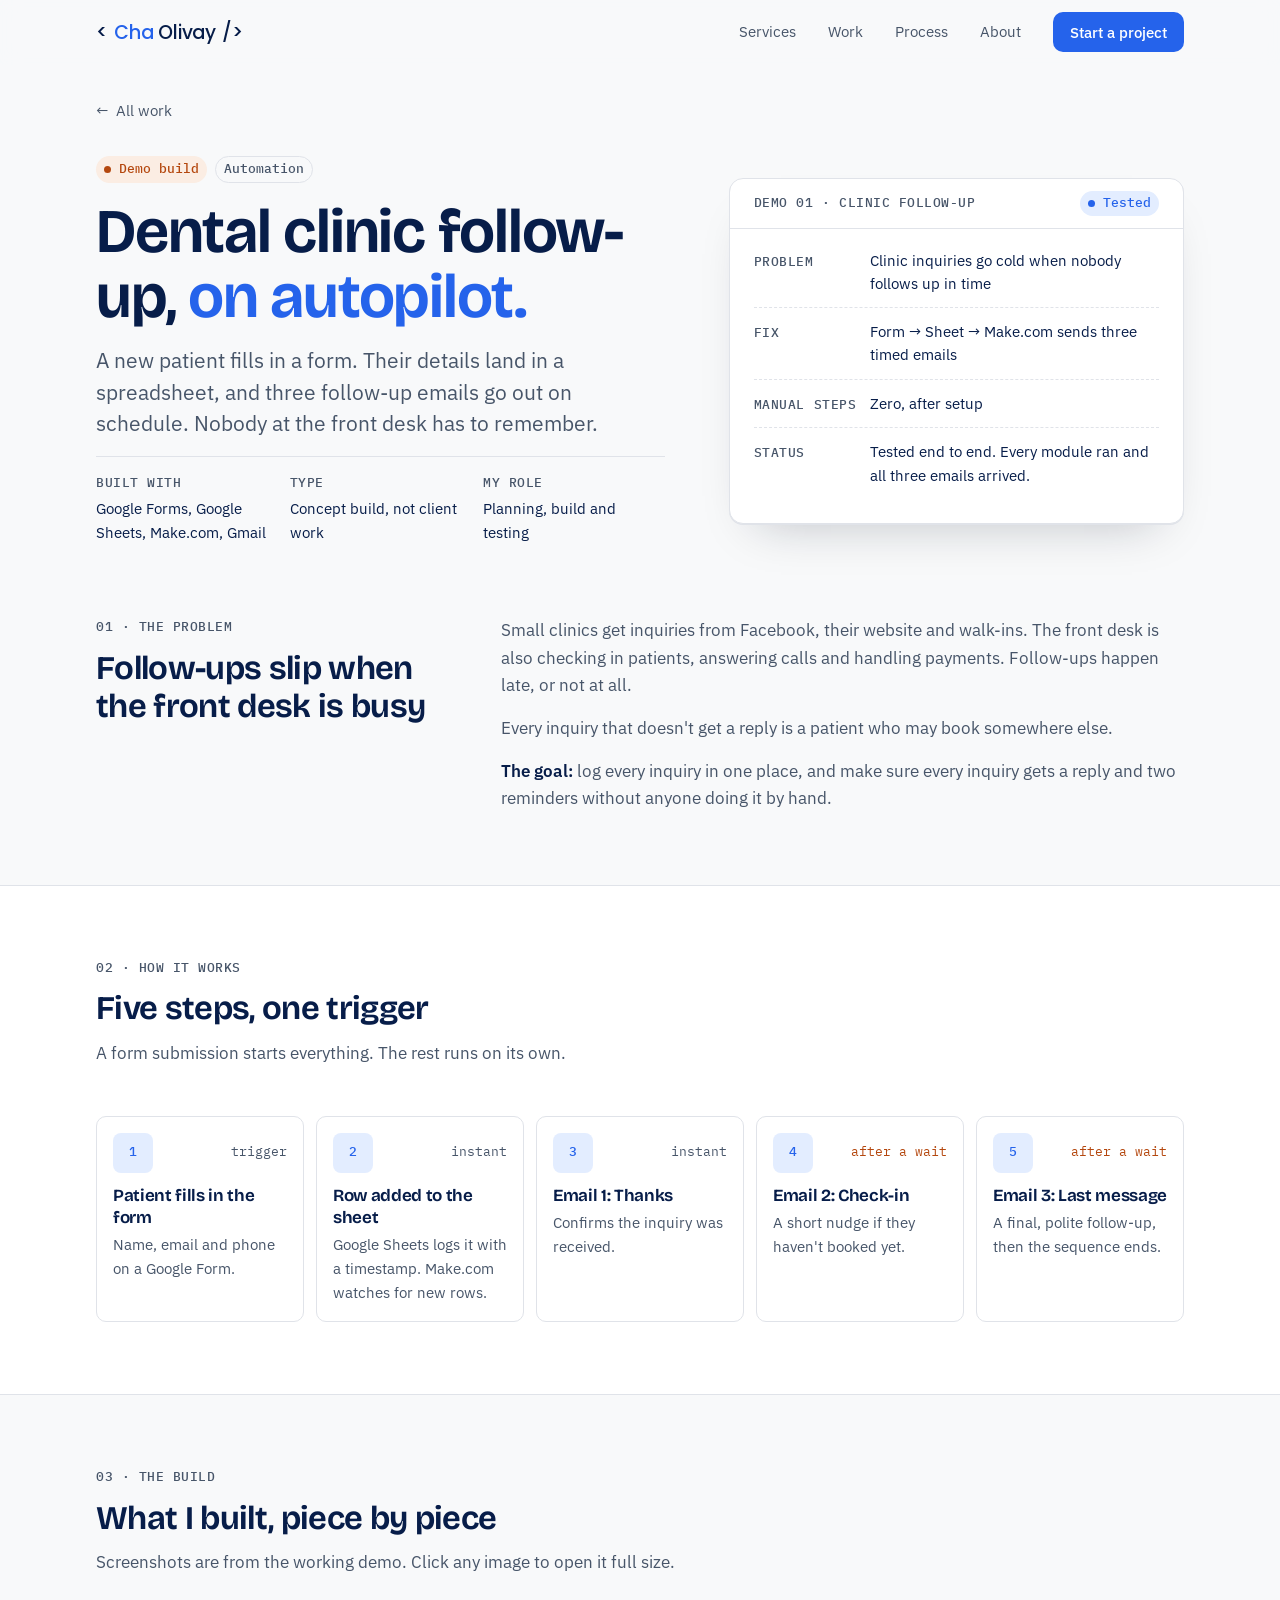
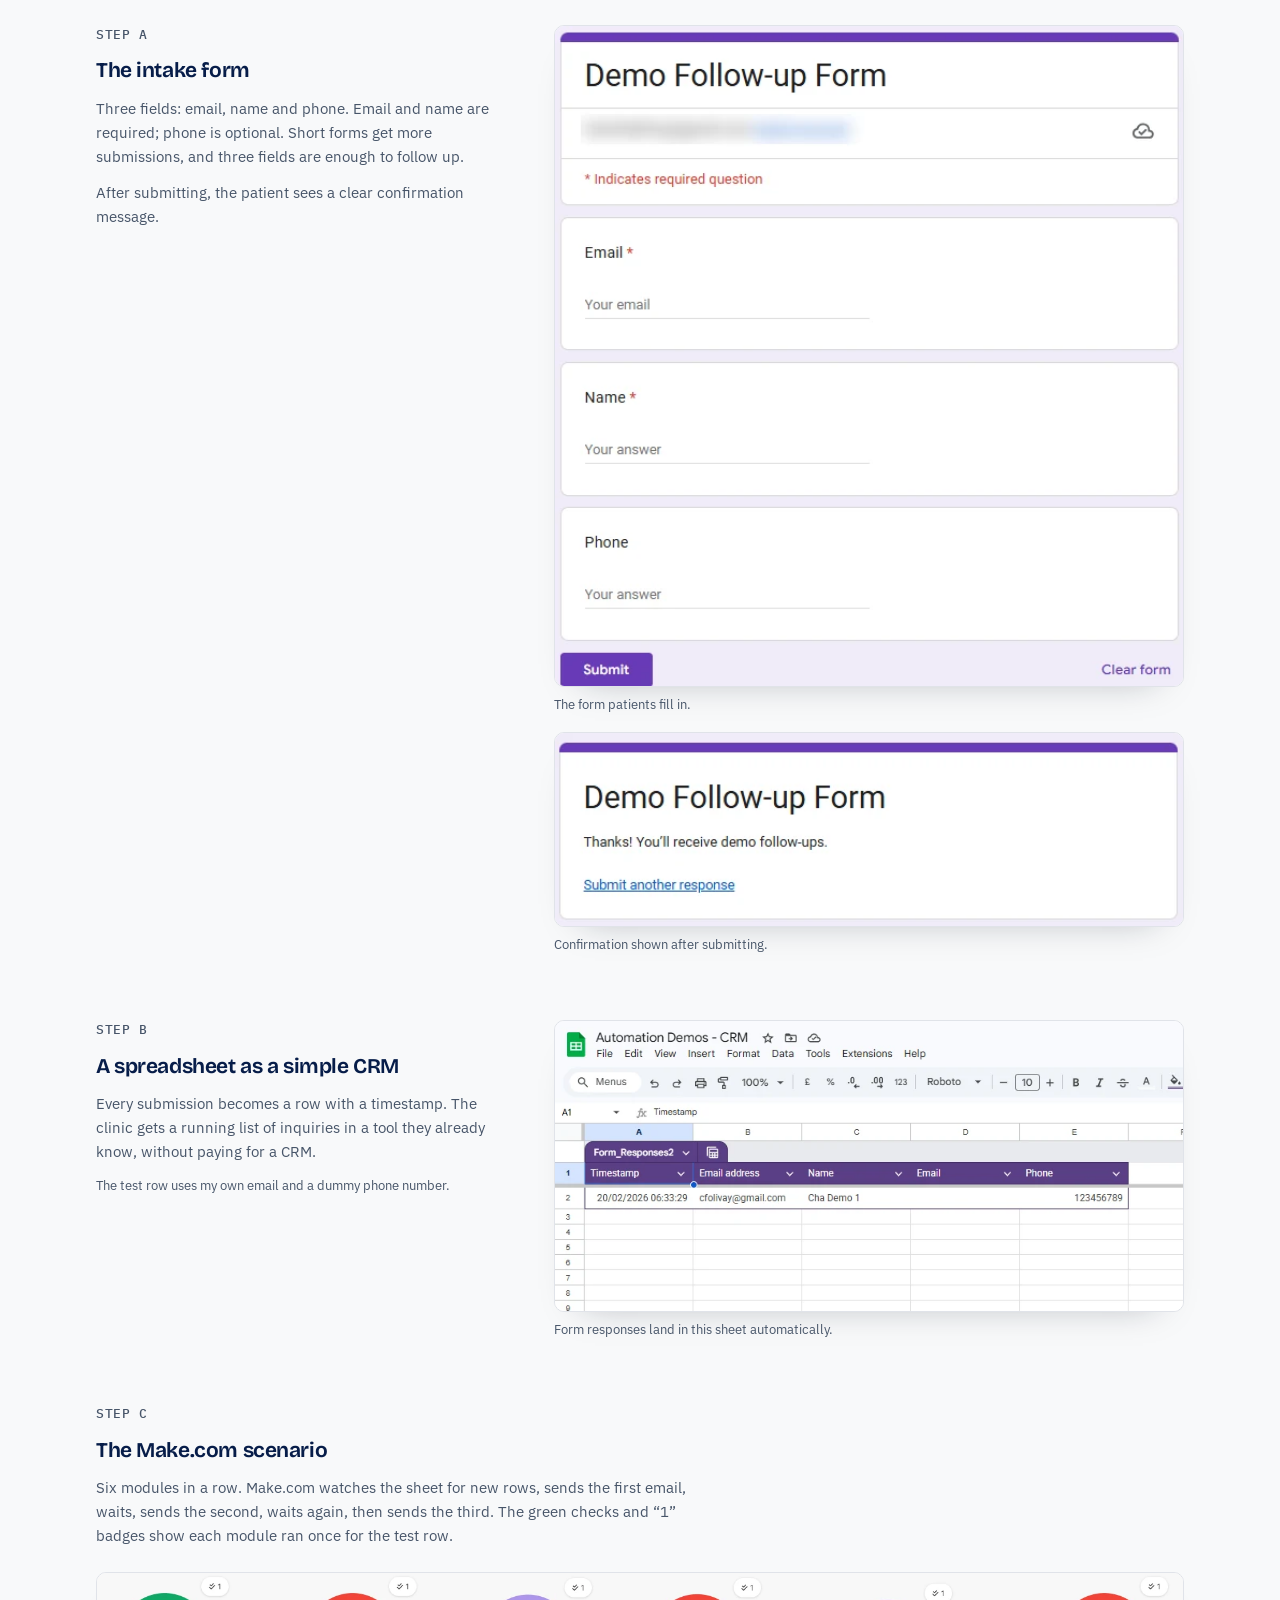
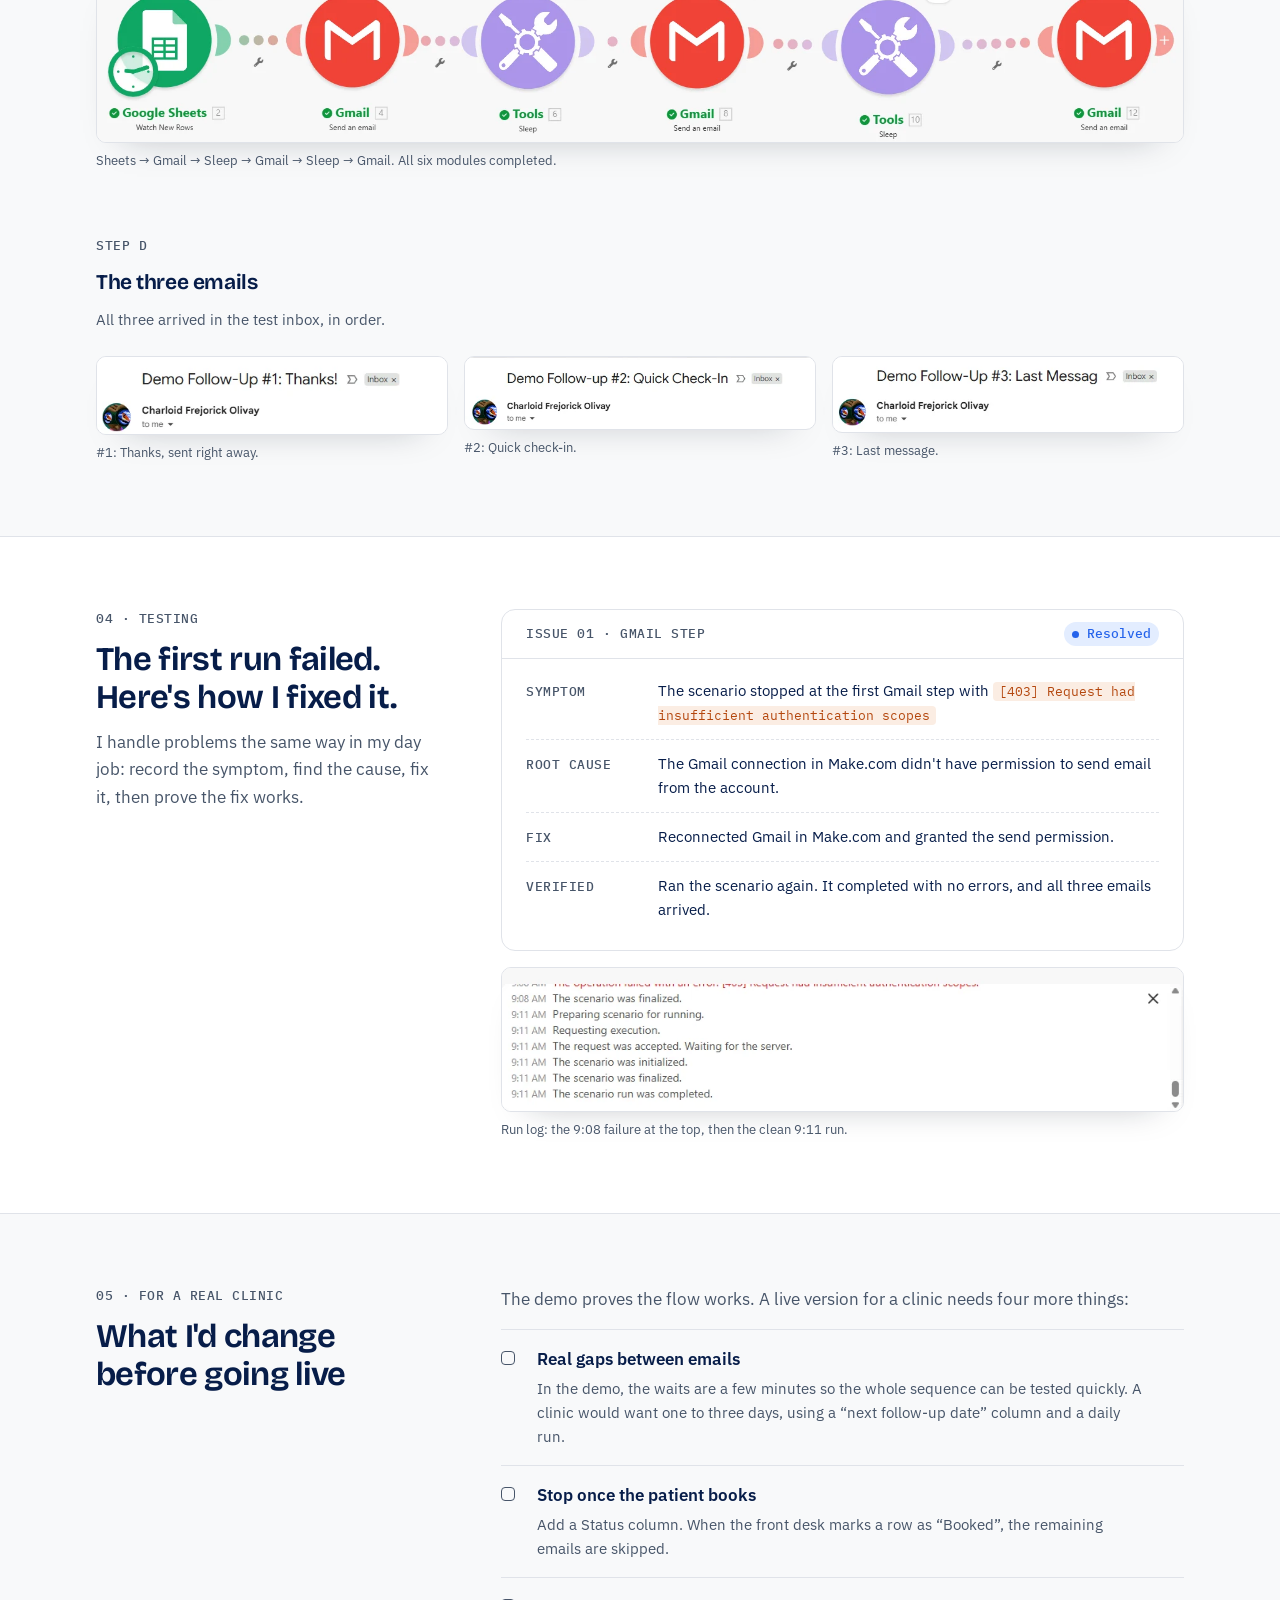
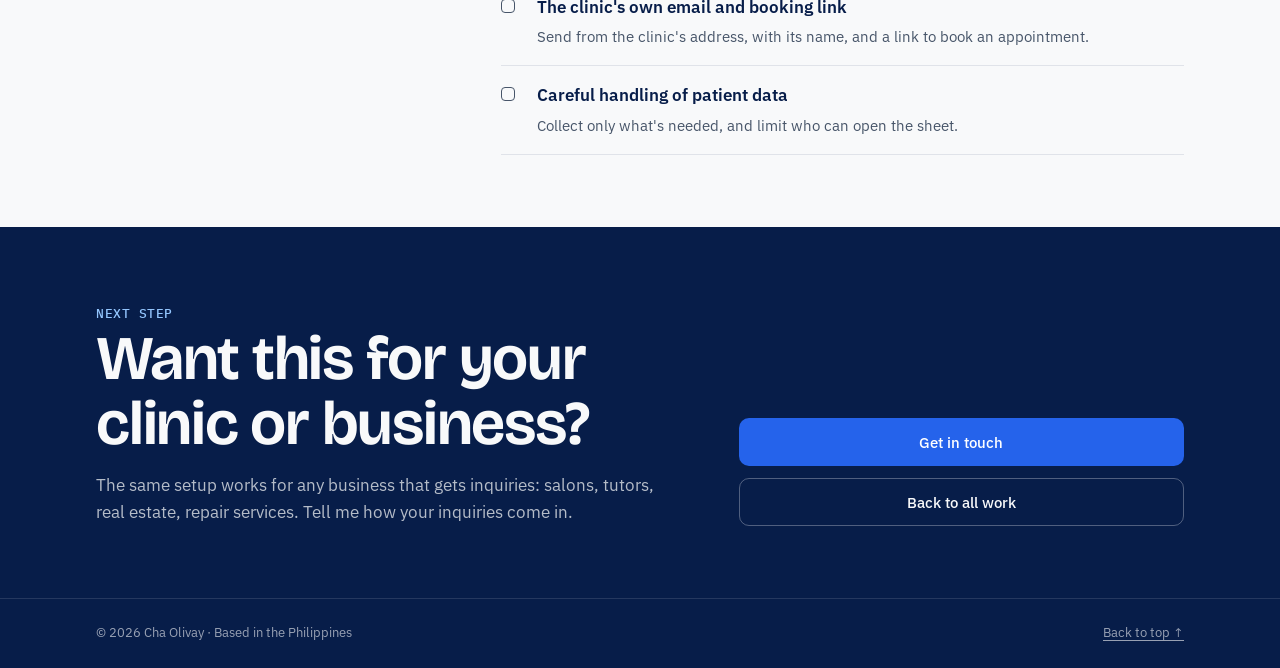
==== commit 749a467d: "Tighten section spacing - Section padding 96px -> 72px desktop, 64px -> 48px phone - Same-background" ====
--- a/dental.html
+++ b/dental.html
@@ -13,7 +13,7 @@
   <link rel="preconnect" href="https://fonts.googleapis.com">
   <link rel="preconnect" href="https://fonts.gstatic.com" crossorigin>
   <link href="https://fonts.googleapis.com/css2?family=Bricolage+Grotesque:opsz,wght@12..96,500;12..96,650&family=IBM+Plex+Mono:wght@400;500&family=IBM+Plex+Sans:ital,wght@0,400;0,500;0,600;1,400&family=Poppins:wght@500&display=swap" rel="stylesheet">
-  <link rel="stylesheet" href="assets/css/site.css?v=3">
+  <link rel="stylesheet" href="assets/css/site.css?v=4">
 </head>
 
 <body>
@@ -108,7 +108,7 @@
     </section>
 
     <!-- ============================== PROBLEM ============================== -->
-    <section aria-labelledby="problem-title">
+    <section class="section--flush-top" aria-labelledby="problem-title">
       <div class="wrap cs-block reveal">
         <header class="cs-block-head">
           <span class="label">01 · The problem</span>
@@ -400,6 +400,6 @@
     </div>
   </footer>
 
-  <script src="assets/js/site.js?v=3"></script>
+  <script src="assets/js/site.js?v=4"></script>
 </body>
 </html>
--- a/assets/css/site.css
+++ b/assets/css/site.css
@@ -140,8 +140,13 @@
 }
 
 /* Section rhythm */
-section { padding: var(--s-8) 0; }
-@media (min-width: 900px) { section { padding: var(--s-9) 0; } }
+/* One spacing value for every section: 48px phone, 72px desktop.
+   Sections with a different background get the full gap (top + bottom).
+   Back-to-back sections on the same background use .section--flush-top. */
+:root { --section-y: var(--s-7); }
+@media (min-width: 900px) { :root { --section-y: 4.5rem; } }
+section { padding: var(--section-y) 0; }
+.section--flush-top { padding-top: 0; }
 .section-head { display: grid; gap: var(--s-3); margin-bottom: var(--s-7); }
 .section-head p { color: var(--ink-soft); }
 
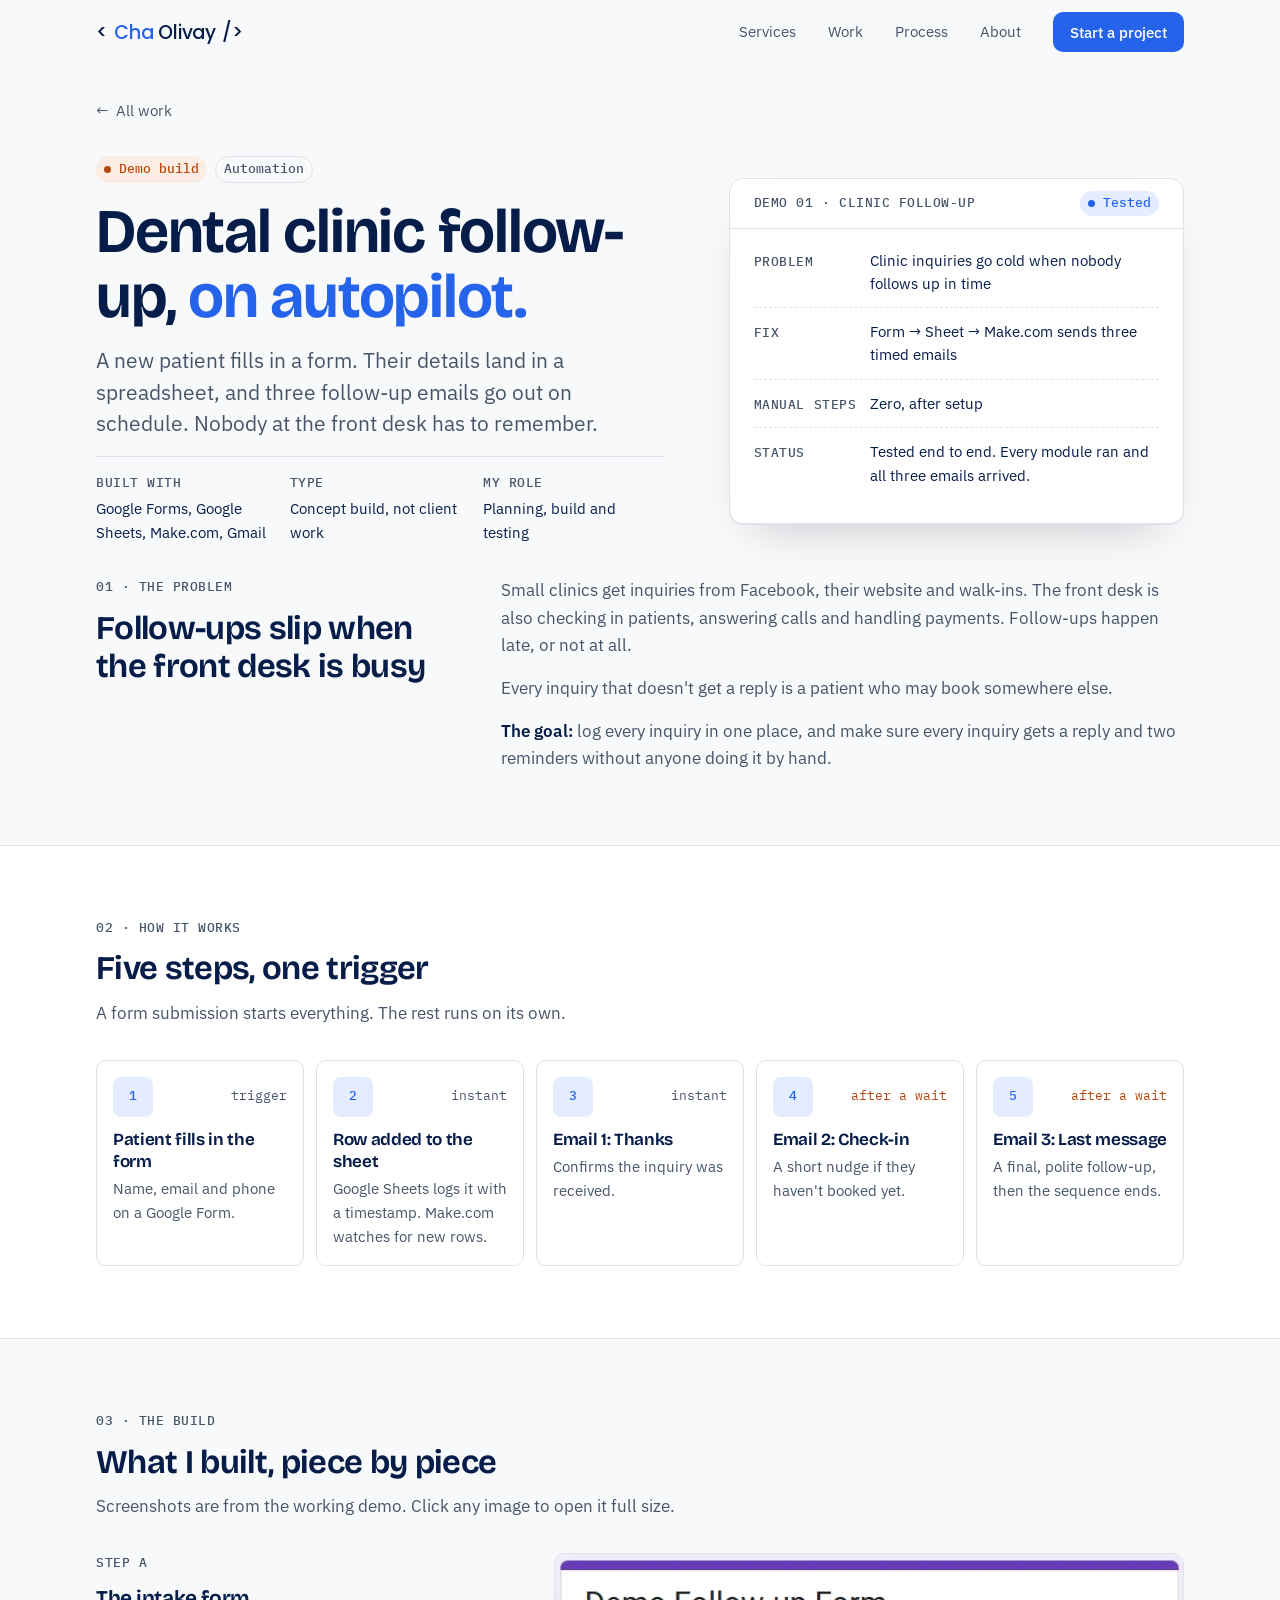
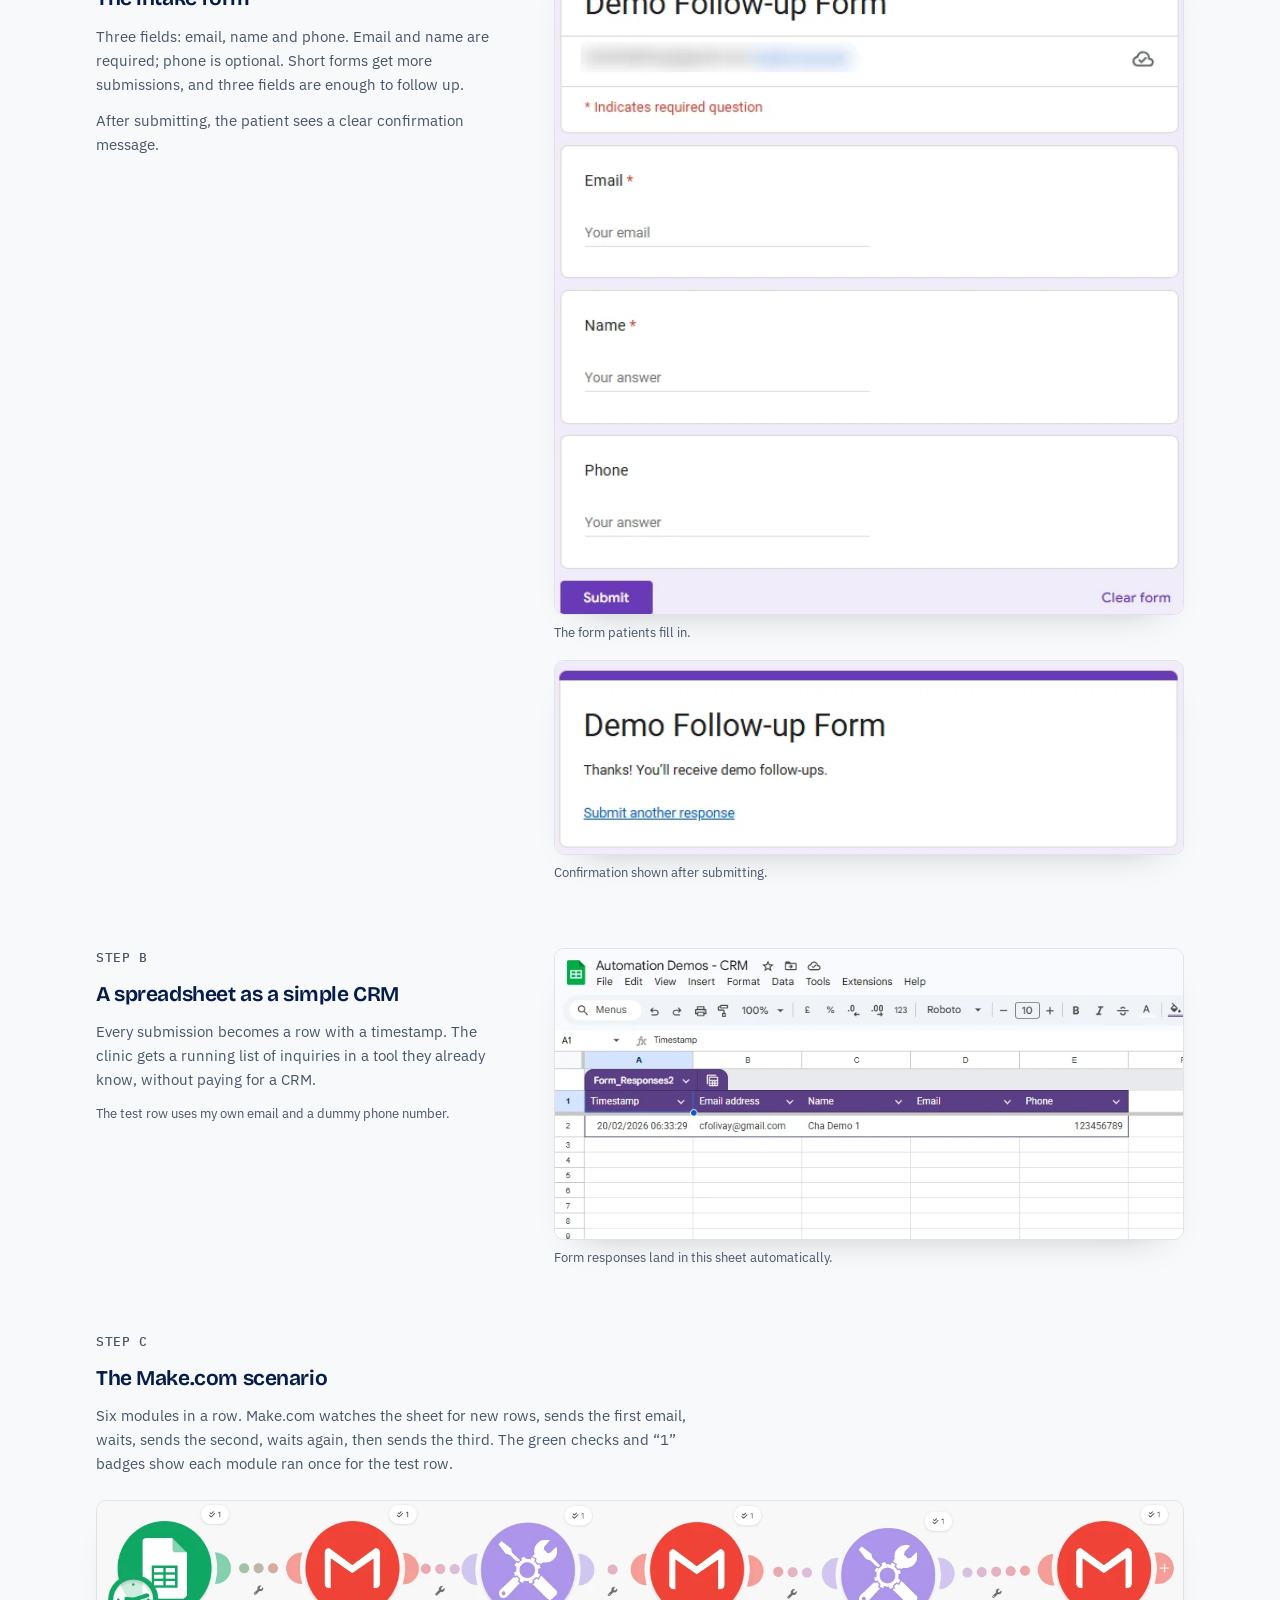
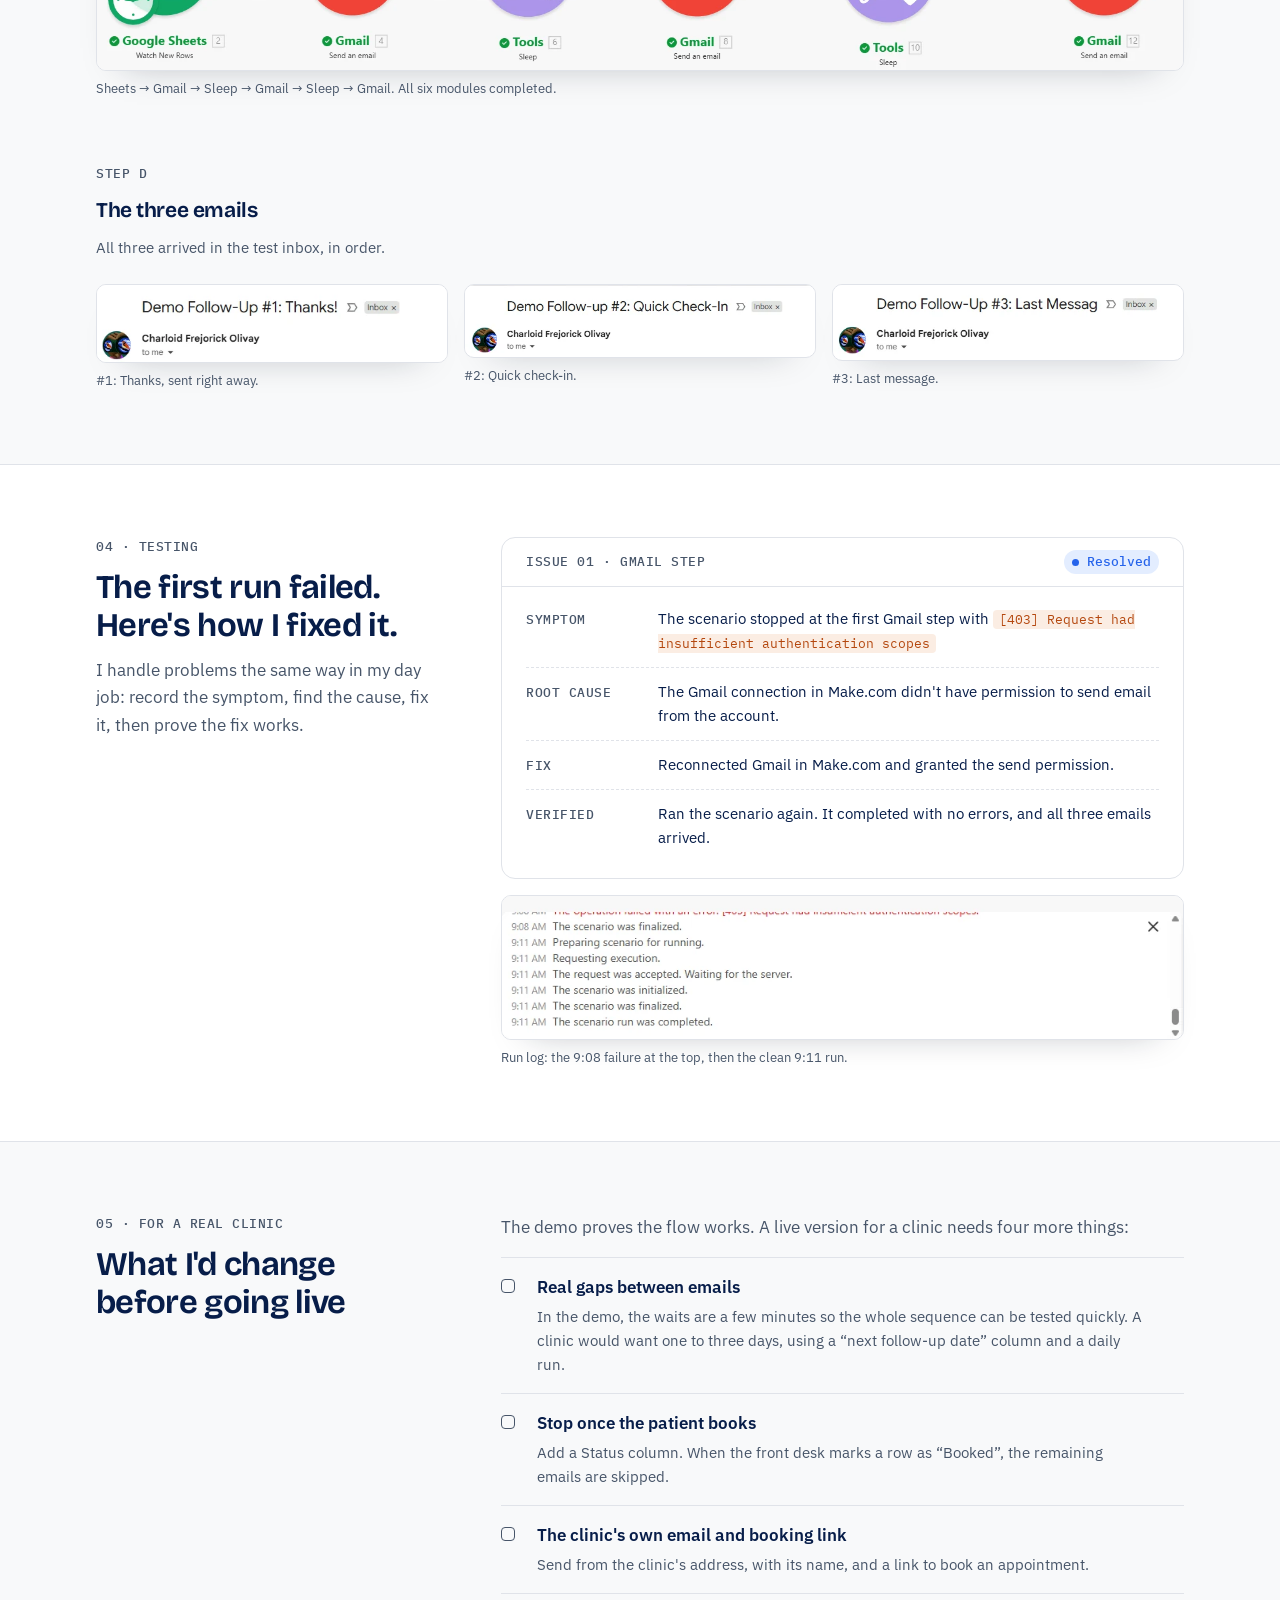
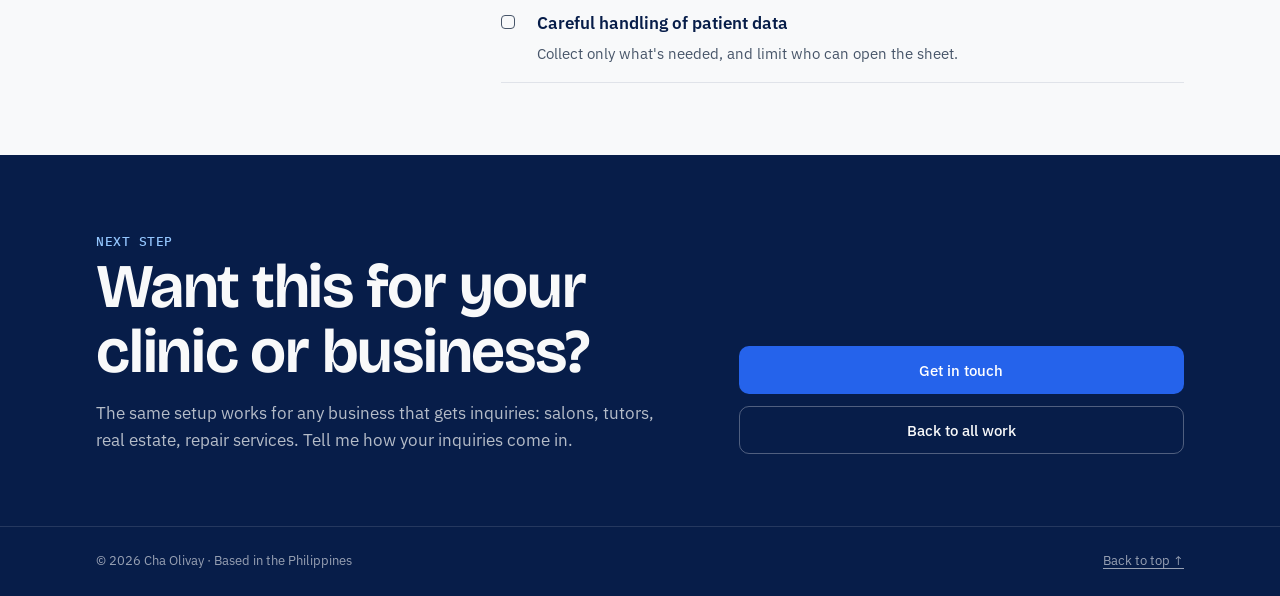
==== commit 32a45824: "Close gap between hero and Services - Hero bottom padding 72/48px -> 32px so it flows into Services " ====
--- a/dental.html
+++ b/dental.html
@@ -13,7 +13,7 @@
   <link rel="preconnect" href="https://fonts.googleapis.com">
   <link rel="preconnect" href="https://fonts.gstatic.com" crossorigin>
   <link href="https://fonts.googleapis.com/css2?family=Bricolage+Grotesque:opsz,wght@12..96,500;12..96,650&family=IBM+Plex+Mono:wght@400;500&family=IBM+Plex+Sans:ital,wght@0,400;0,500;0,600;1,400&family=Poppins:wght@500&display=swap" rel="stylesheet">
-  <link rel="stylesheet" href="assets/css/site.css?v=4">
+  <link rel="stylesheet" href="assets/css/site.css?v=5">
 </head>
 
 <body>
@@ -400,6 +400,6 @@
     </div>
   </footer>
 
-  <script src="assets/js/site.js?v=4"></script>
+  <script src="assets/js/site.js?v=5"></script>
 </body>
 </html>
--- a/assets/css/site.css
+++ b/assets/css/site.css
@@ -147,7 +147,7 @@
 @media (min-width: 900px) { :root { --section-y: 4.5rem; } }
 section { padding: var(--section-y) 0; }
 .section--flush-top { padding-top: 0; }
-.section-head { display: grid; gap: var(--s-3); margin-bottom: var(--s-7); }
+.section-head { display: grid; gap: var(--s-3); margin-bottom: var(--s-6); }
 .section-head p { color: var(--ink-soft); }
 
 /* Scroll reveal (only when JS is on and motion is allowed) */
@@ -230,7 +230,7 @@
 /* ============================================================
    4. HERO
    ============================================================ */
-.hero { padding-top: var(--s-7); }
+.hero { padding-top: var(--s-7); padding-bottom: var(--s-6); } /* 32px: hero flows straight into the next section */
 .hero-grid { display: grid; gap: var(--s-7); align-items: center; }
 @media (min-width: 960px) {
   .hero { padding-top: var(--s-8); }
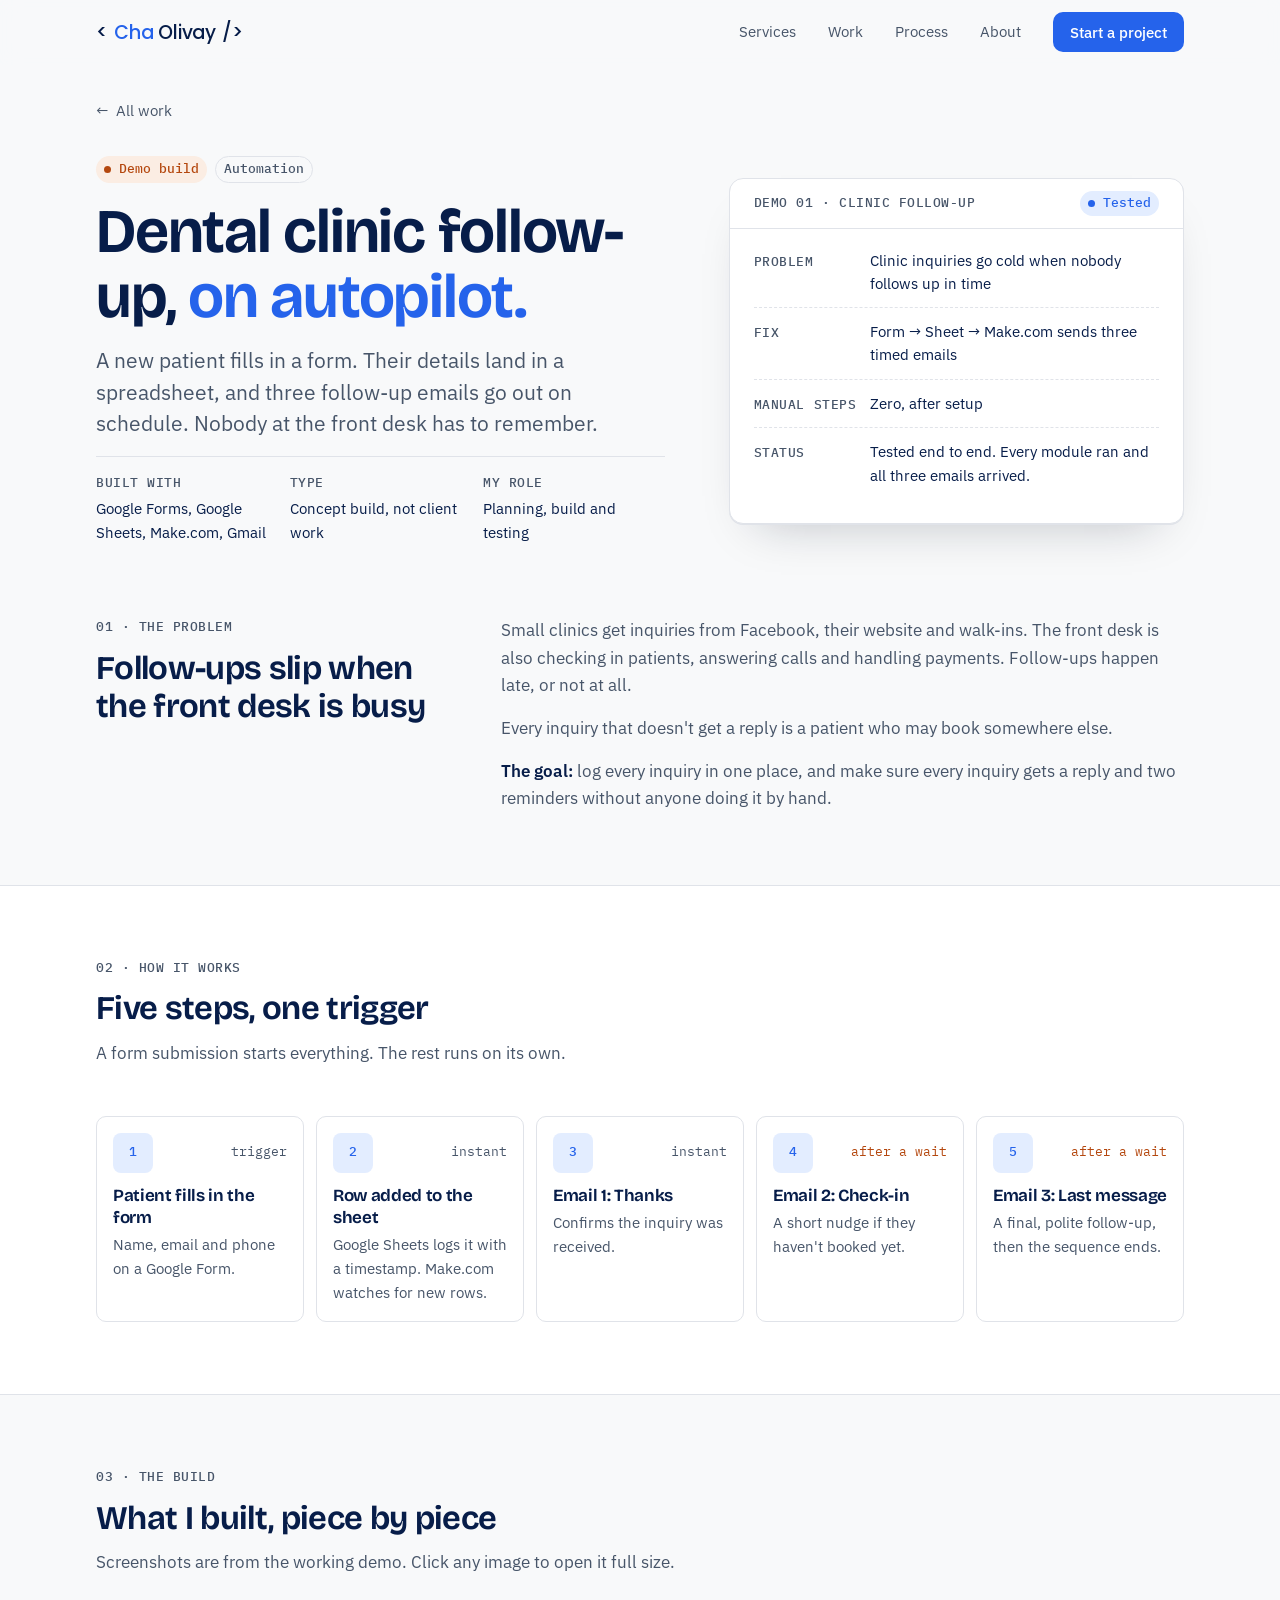
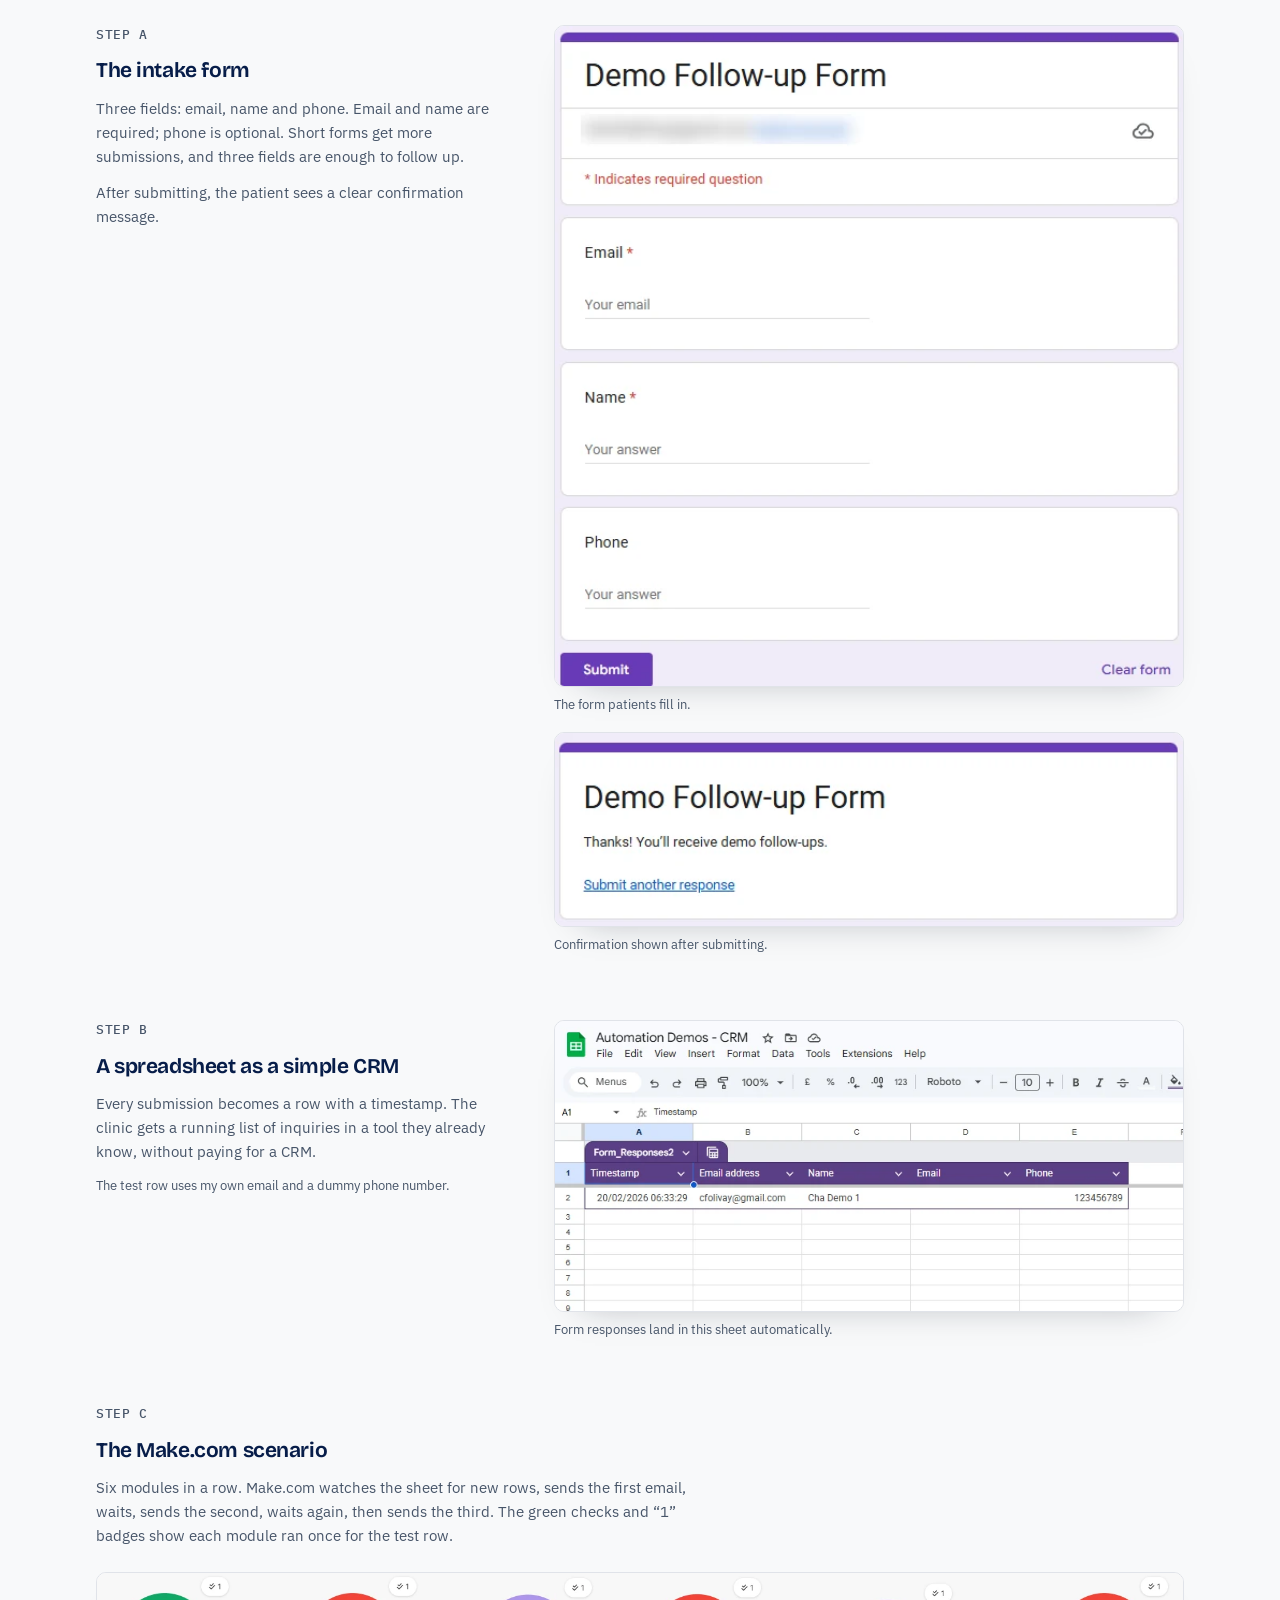
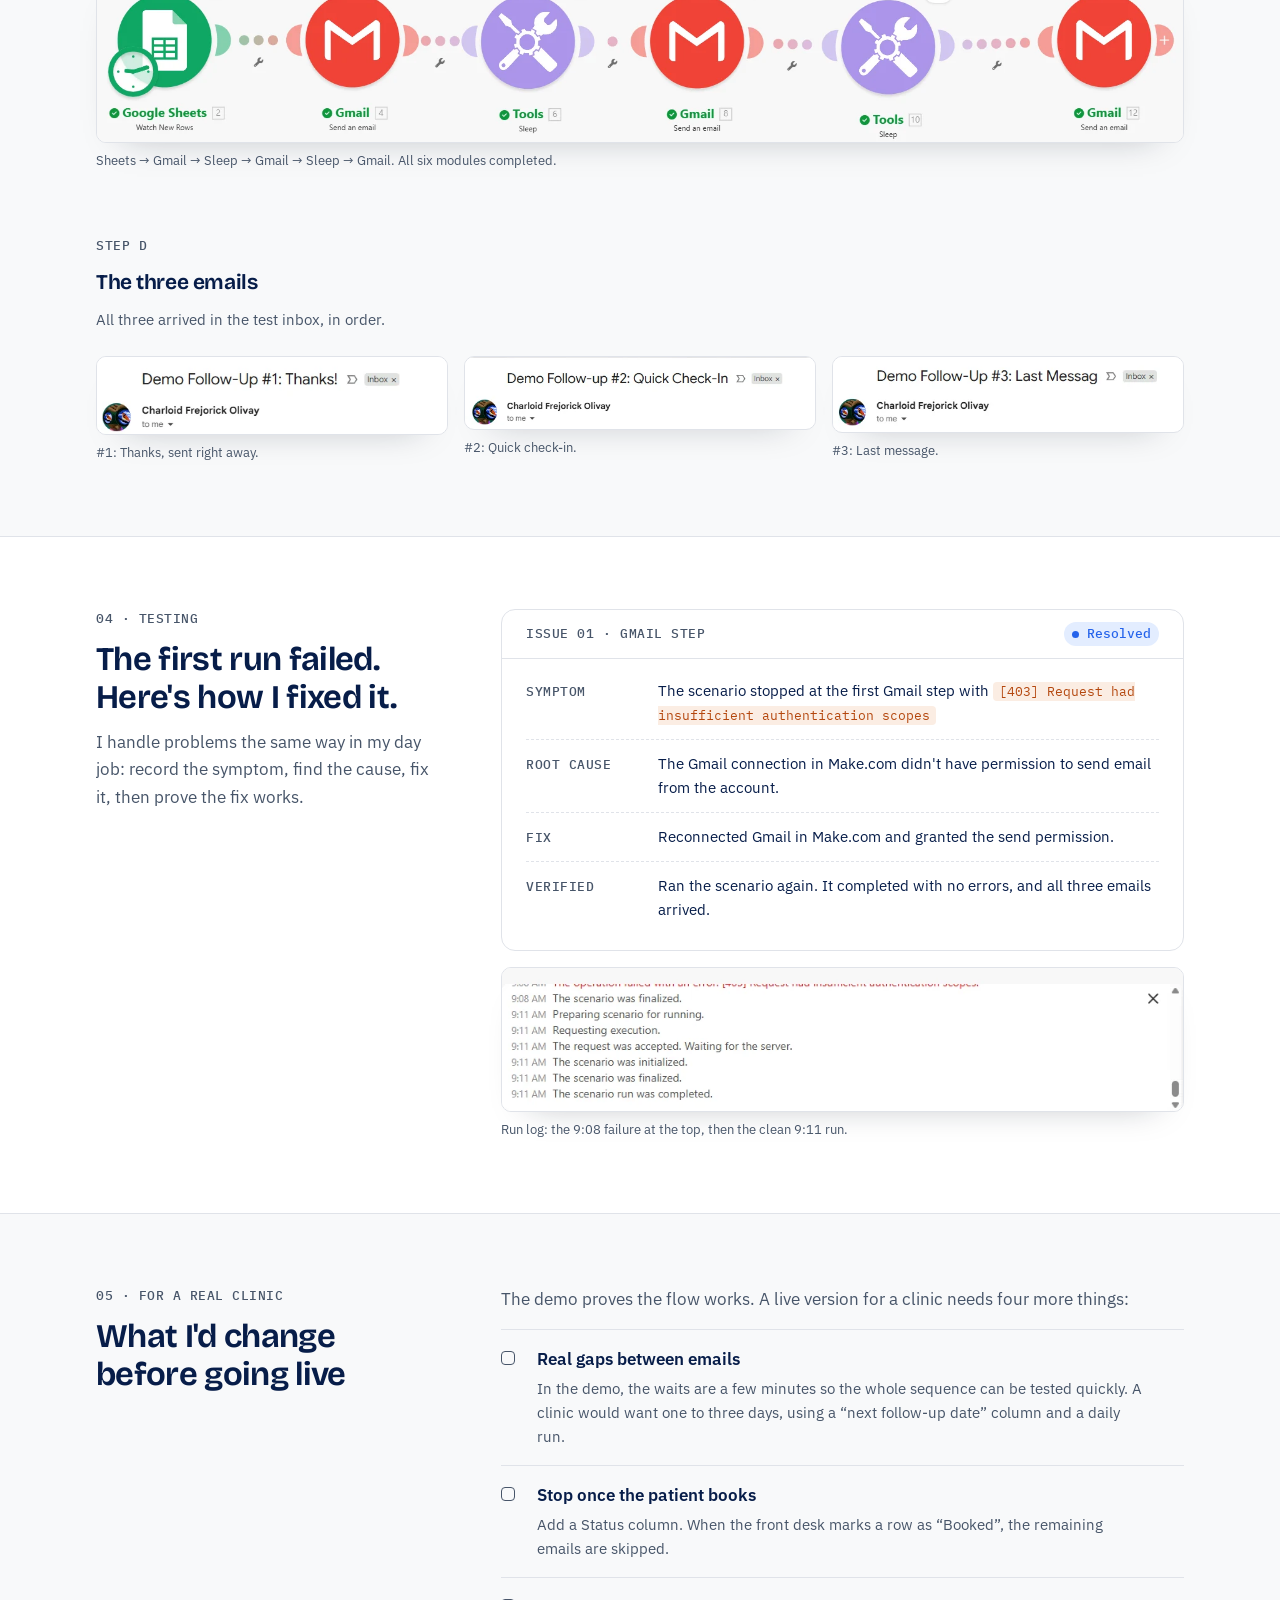
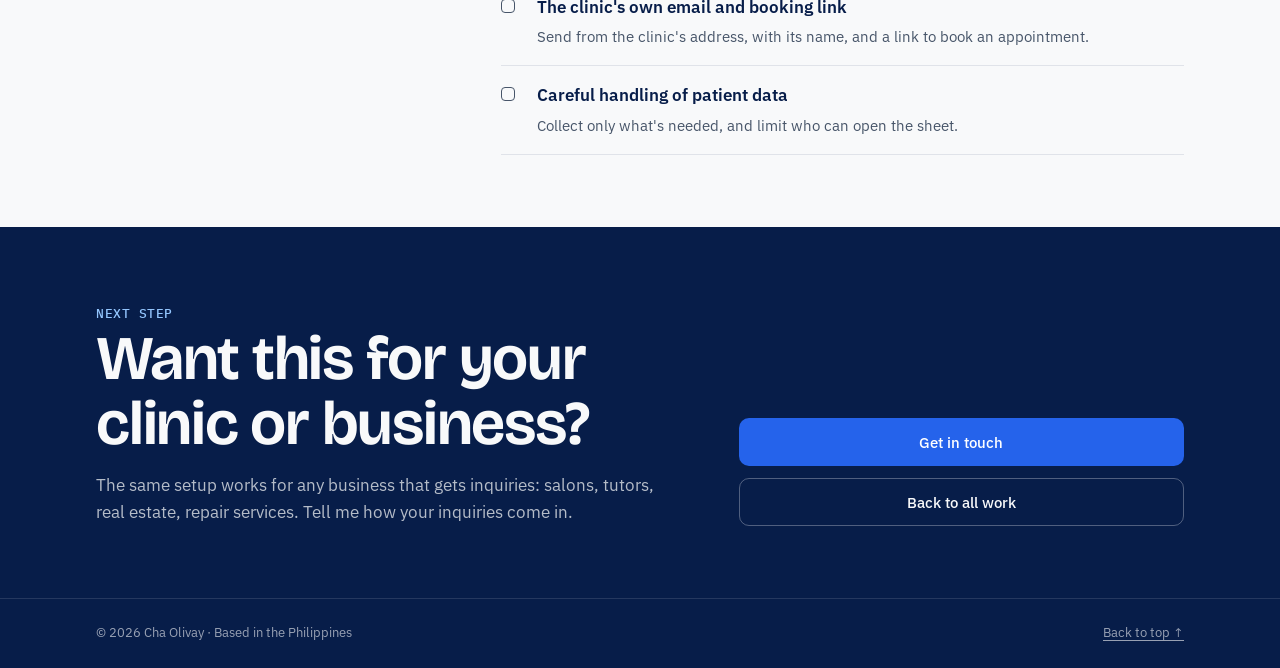
==== commit 8aff574f: "Full-screen hero with smooth scroll cue - Revert the tightened hero/Services gap (32a4582) - Homepag" ====
--- a/dental.html
+++ b/dental.html
@@ -13,7 +13,7 @@
   <link rel="preconnect" href="https://fonts.googleapis.com">
   <link rel="preconnect" href="https://fonts.gstatic.com" crossorigin>
   <link href="https://fonts.googleapis.com/css2?family=Bricolage+Grotesque:opsz,wght@12..96,500;12..96,650&family=IBM+Plex+Mono:wght@400;500&family=IBM+Plex+Sans:ital,wght@0,400;0,500;0,600;1,400&family=Poppins:wght@500&display=swap" rel="stylesheet">
-  <link rel="stylesheet" href="assets/css/site.css?v=5">
+  <link rel="stylesheet" href="assets/css/site.css?v=6">
 </head>
 
 <body>
@@ -400,6 +400,6 @@
     </div>
   </footer>
 
-  <script src="assets/js/site.js?v=5"></script>
+  <script src="assets/js/site.js?v=6"></script>
 </body>
 </html>
--- a/assets/css/site.css
+++ b/assets/css/site.css
@@ -147,7 +147,7 @@
 @media (min-width: 900px) { :root { --section-y: 4.5rem; } }
 section { padding: var(--section-y) 0; }
 .section--flush-top { padding-top: 0; }
-.section-head { display: grid; gap: var(--s-3); margin-bottom: var(--s-6); }
+.section-head { display: grid; gap: var(--s-3); margin-bottom: var(--s-7); }
 .section-head p { color: var(--ink-soft); }
 
 /* Scroll reveal (only when JS is on and motion is allowed) */
@@ -230,7 +230,7 @@
 /* ============================================================
    4. HERO
    ============================================================ */
-.hero { padding-top: var(--s-7); padding-bottom: var(--s-6); } /* 32px: hero flows straight into the next section */
+.hero { padding-top: var(--s-7); }
 .hero-grid { display: grid; gap: var(--s-7); align-items: center; }
 @media (min-width: 960px) {
   .hero { padding-top: var(--s-8); }
@@ -530,3 +530,29 @@
 .cs-divider { border: 0; border-top: 1px solid var(--line); margin: 0; }
 .swipe-hint { color: var(--signal); }
 @media (min-width: 900px) { .swipe-hint { display: none; } }
+
+/* ============================================================
+   12. FULL-SCREEN HERO (homepage)
+   The hero fills the first screen like its own page; the scroll
+   cue glides down to the next section.
+   ============================================================ */
+section[id] { scroll-margin-top: 64px; } /* land below the sticky header */
+.hero--full {
+  min-height: calc(100vh - 64px);
+  min-height: calc(100svh - 64px);
+  display: flex; flex-direction: column;
+  padding-bottom: var(--s-5);
+}
+.hero--full > .hero-grid { flex: 1; align-content: center; }
+.scroll-cue {
+  align-self: center;
+  display: inline-flex; flex-direction: column; align-items: center; gap: var(--s-1);
+  margin-top: var(--s-7);
+  font-family: var(--font-mono); font-size: var(--fs-xs); letter-spacing: .08em; text-transform: uppercase;
+  color: var(--ink-soft); text-decoration: none;
+  transition: color .2s var(--ease);
+}
+.scroll-cue:hover { color: var(--accent); }
+.scroll-cue svg { width: 20px; height: 20px; animation: cue 2.4s var(--ease) infinite; }
+@keyframes cue { 0%, 100% { transform: translateY(0); opacity: .6; } 50% { transform: translateY(6px); opacity: 1; } }
+@media (prefers-reduced-motion: reduce) { .scroll-cue svg { animation: none; } }
